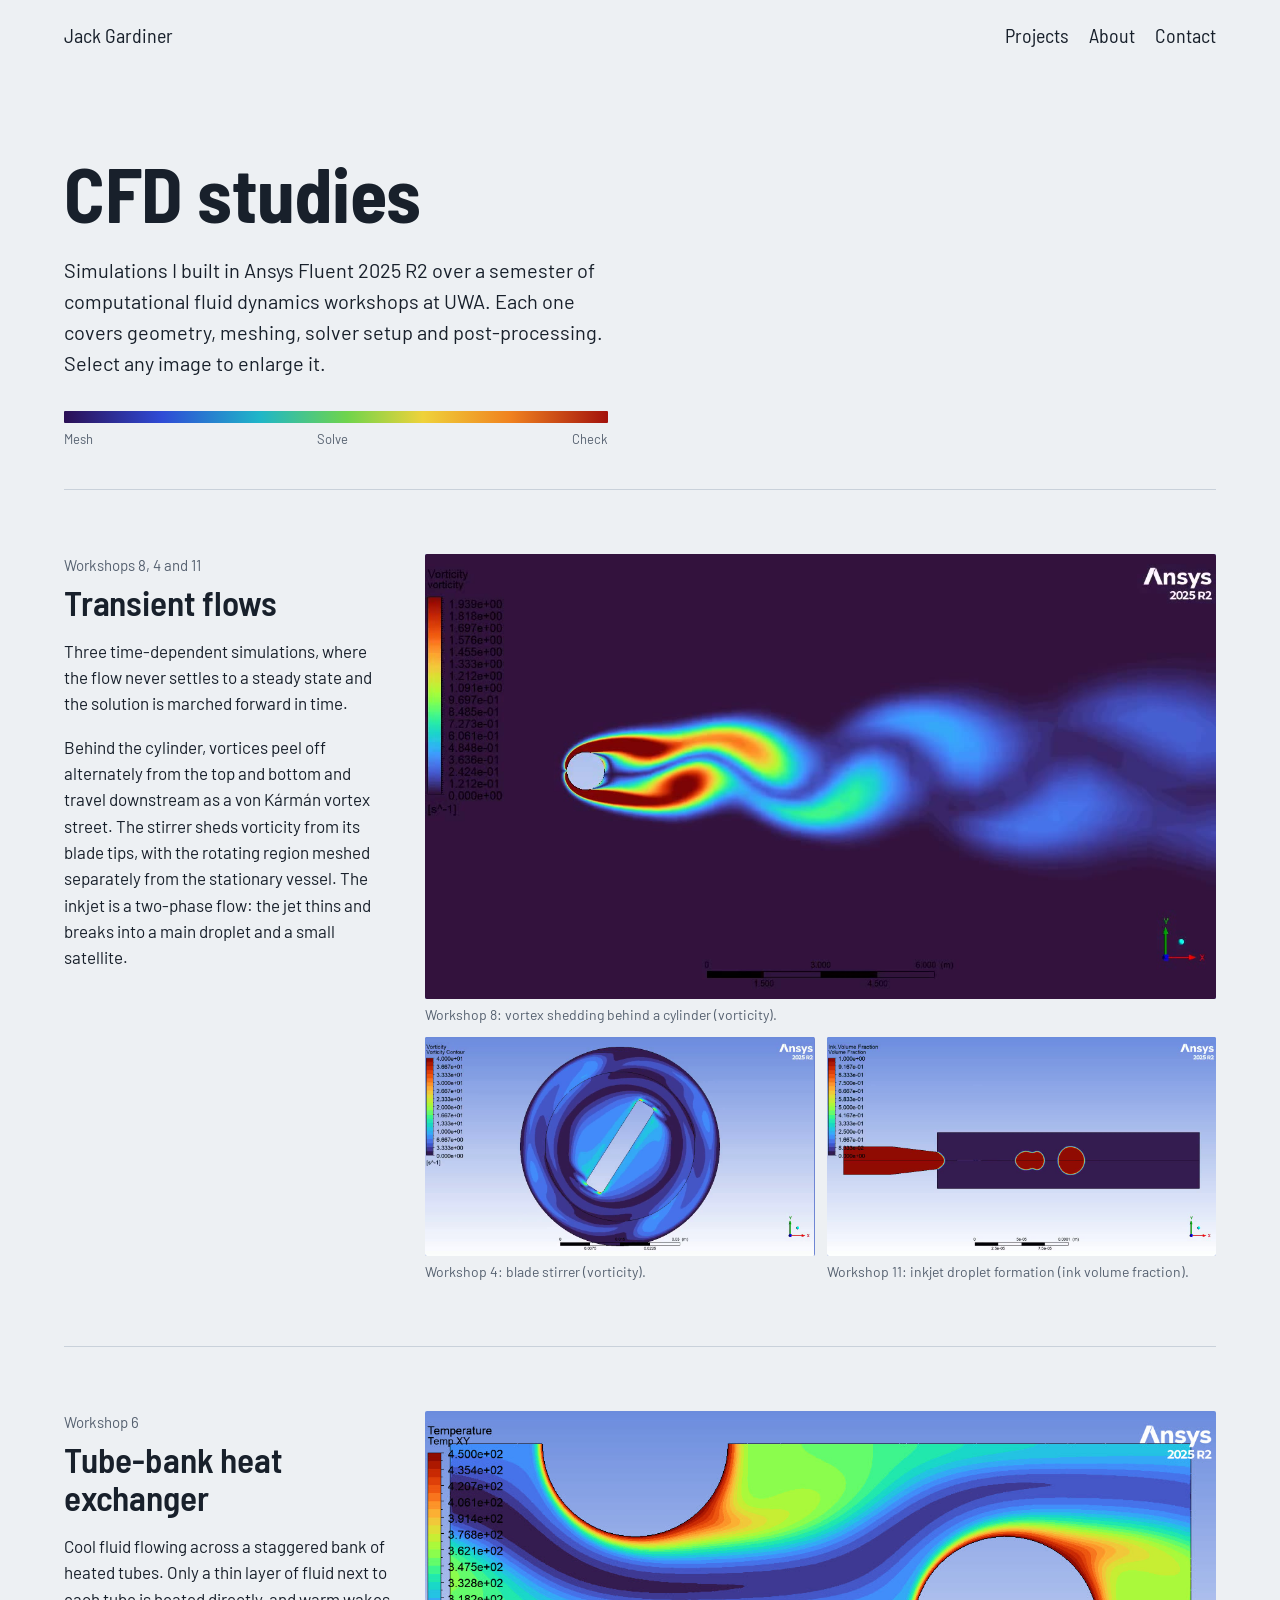
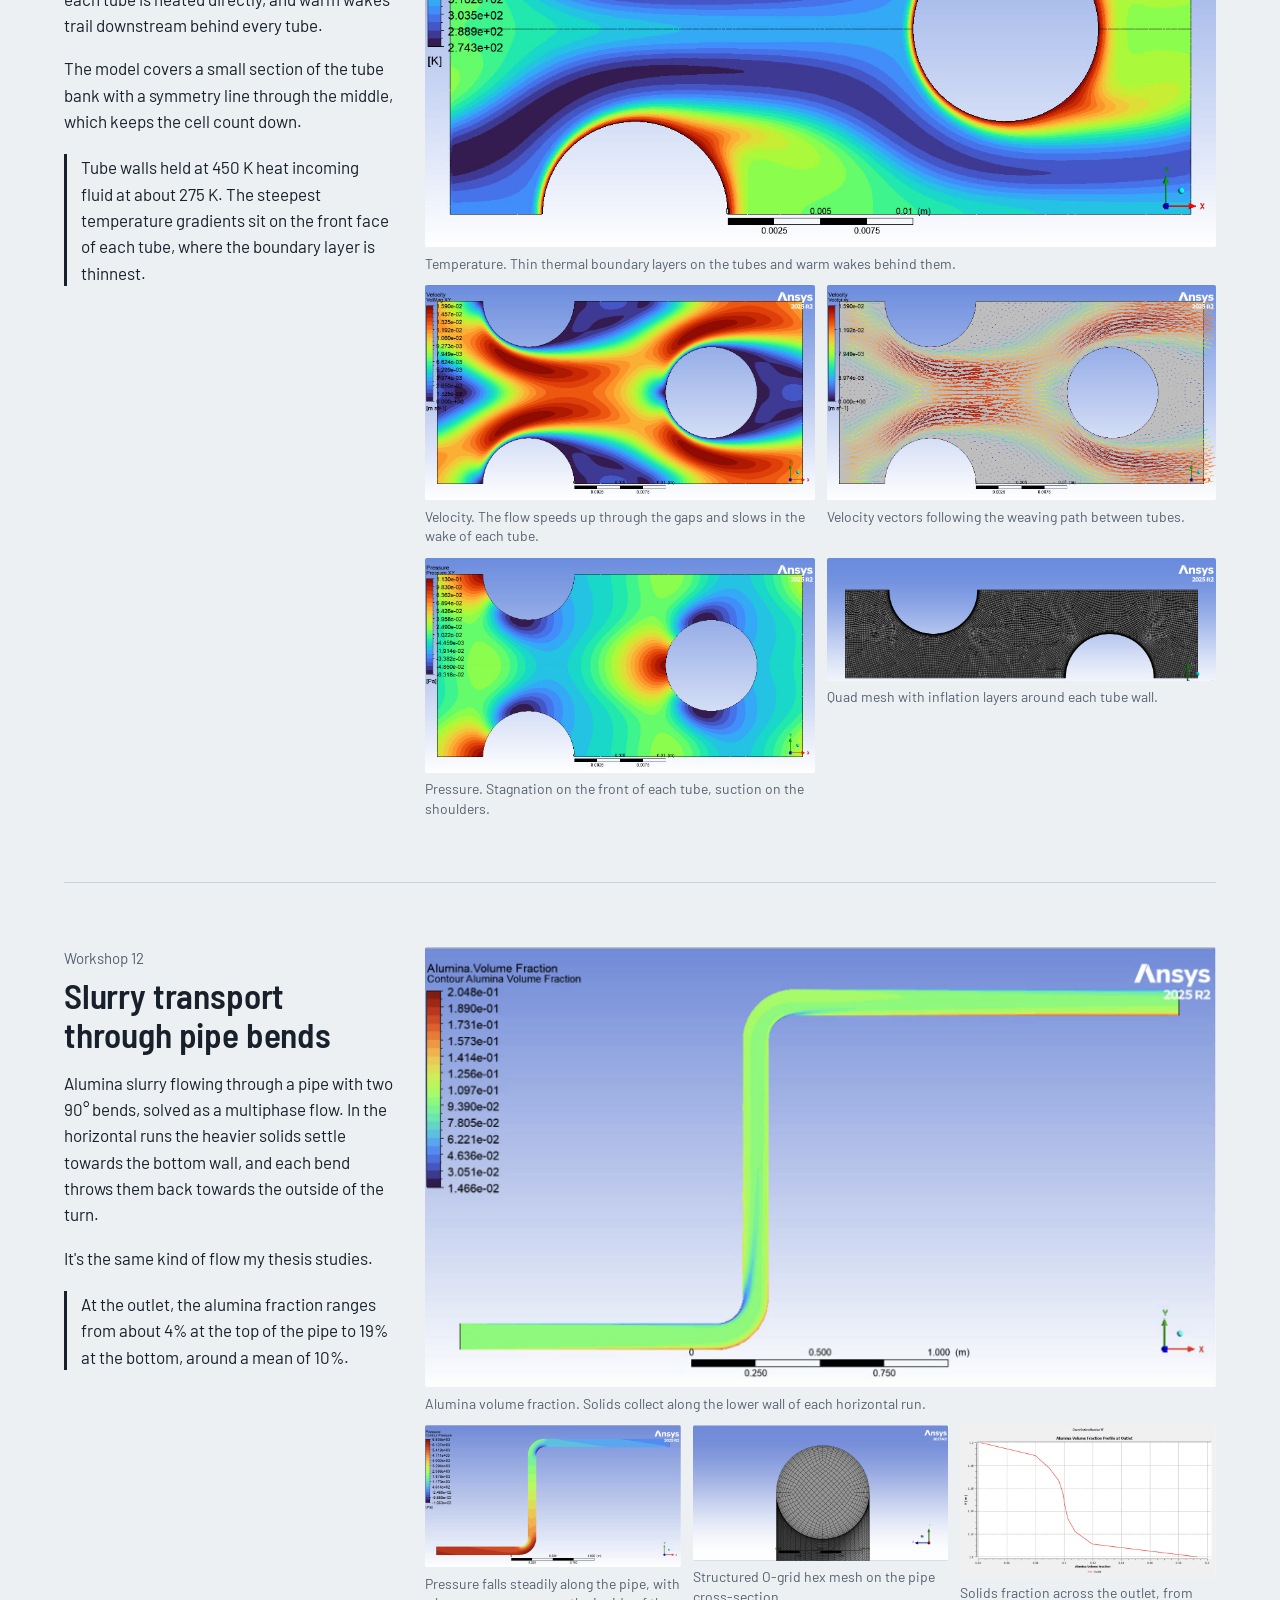
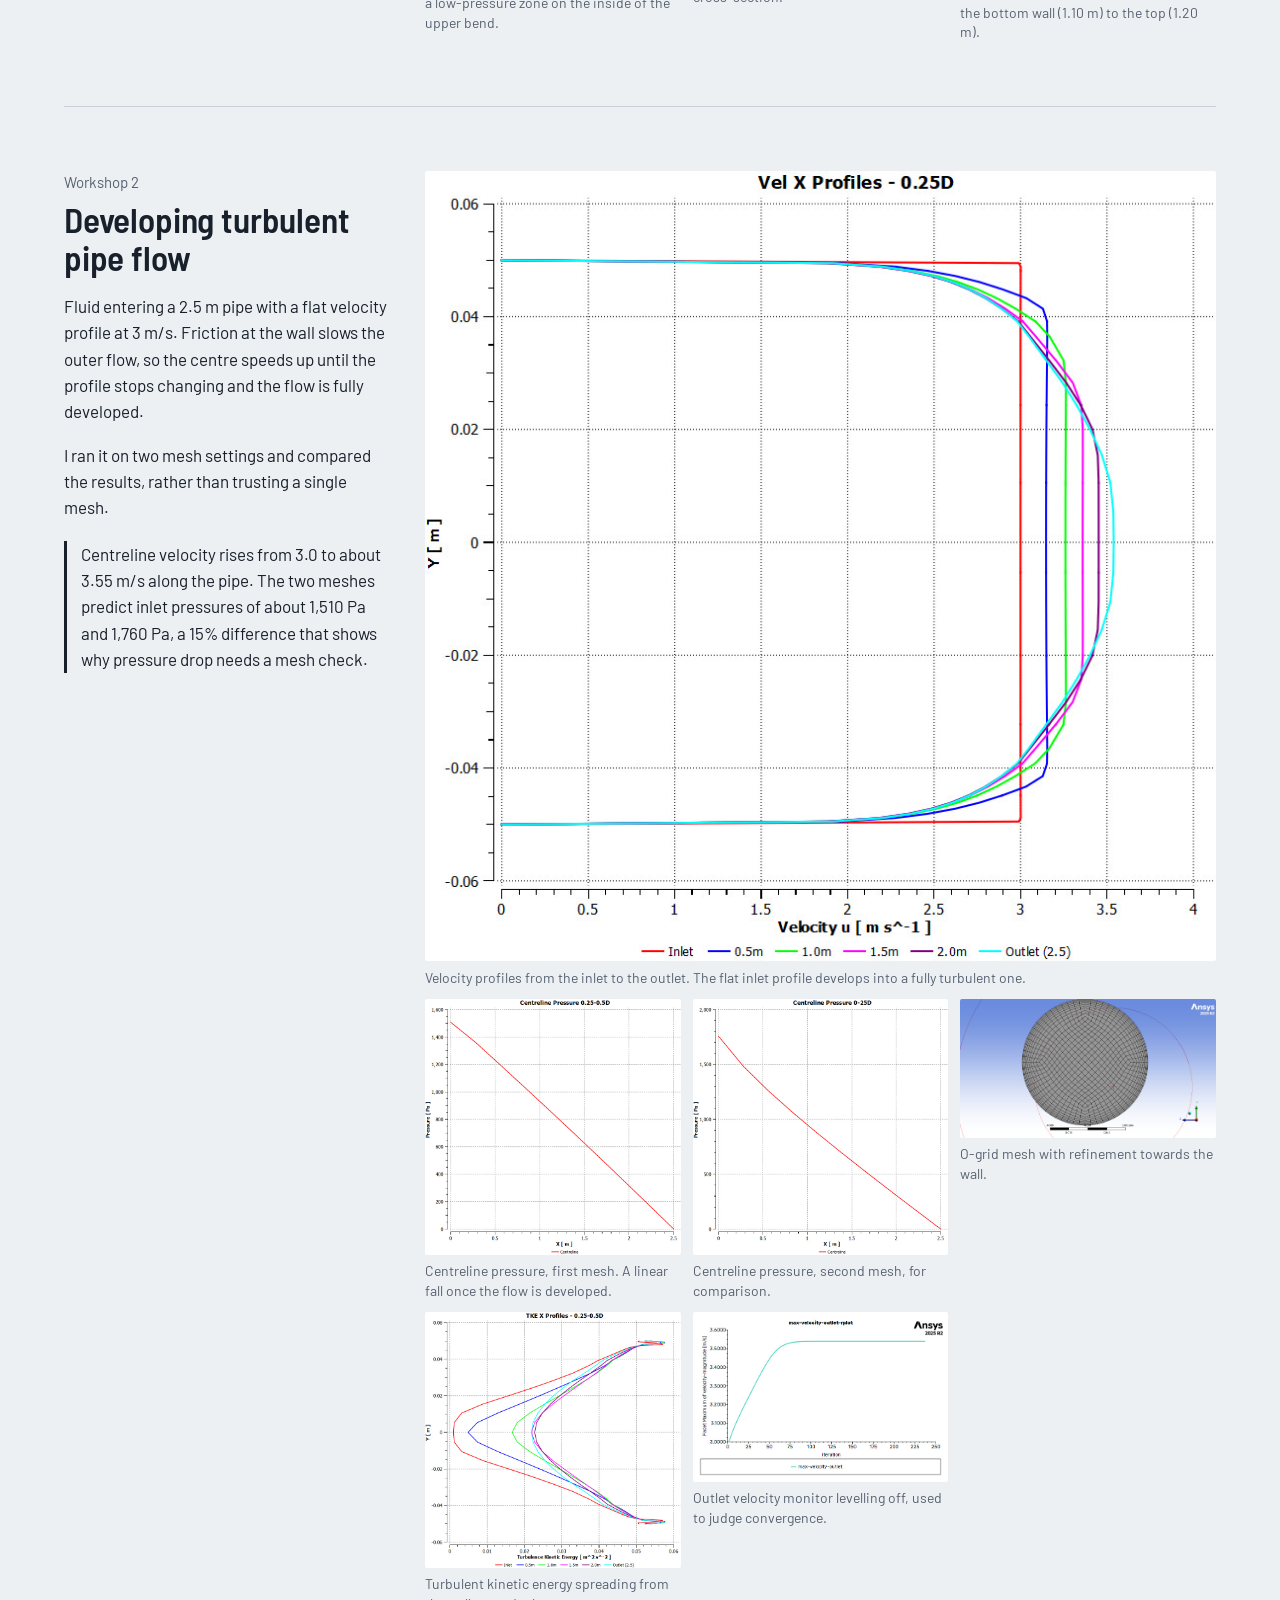
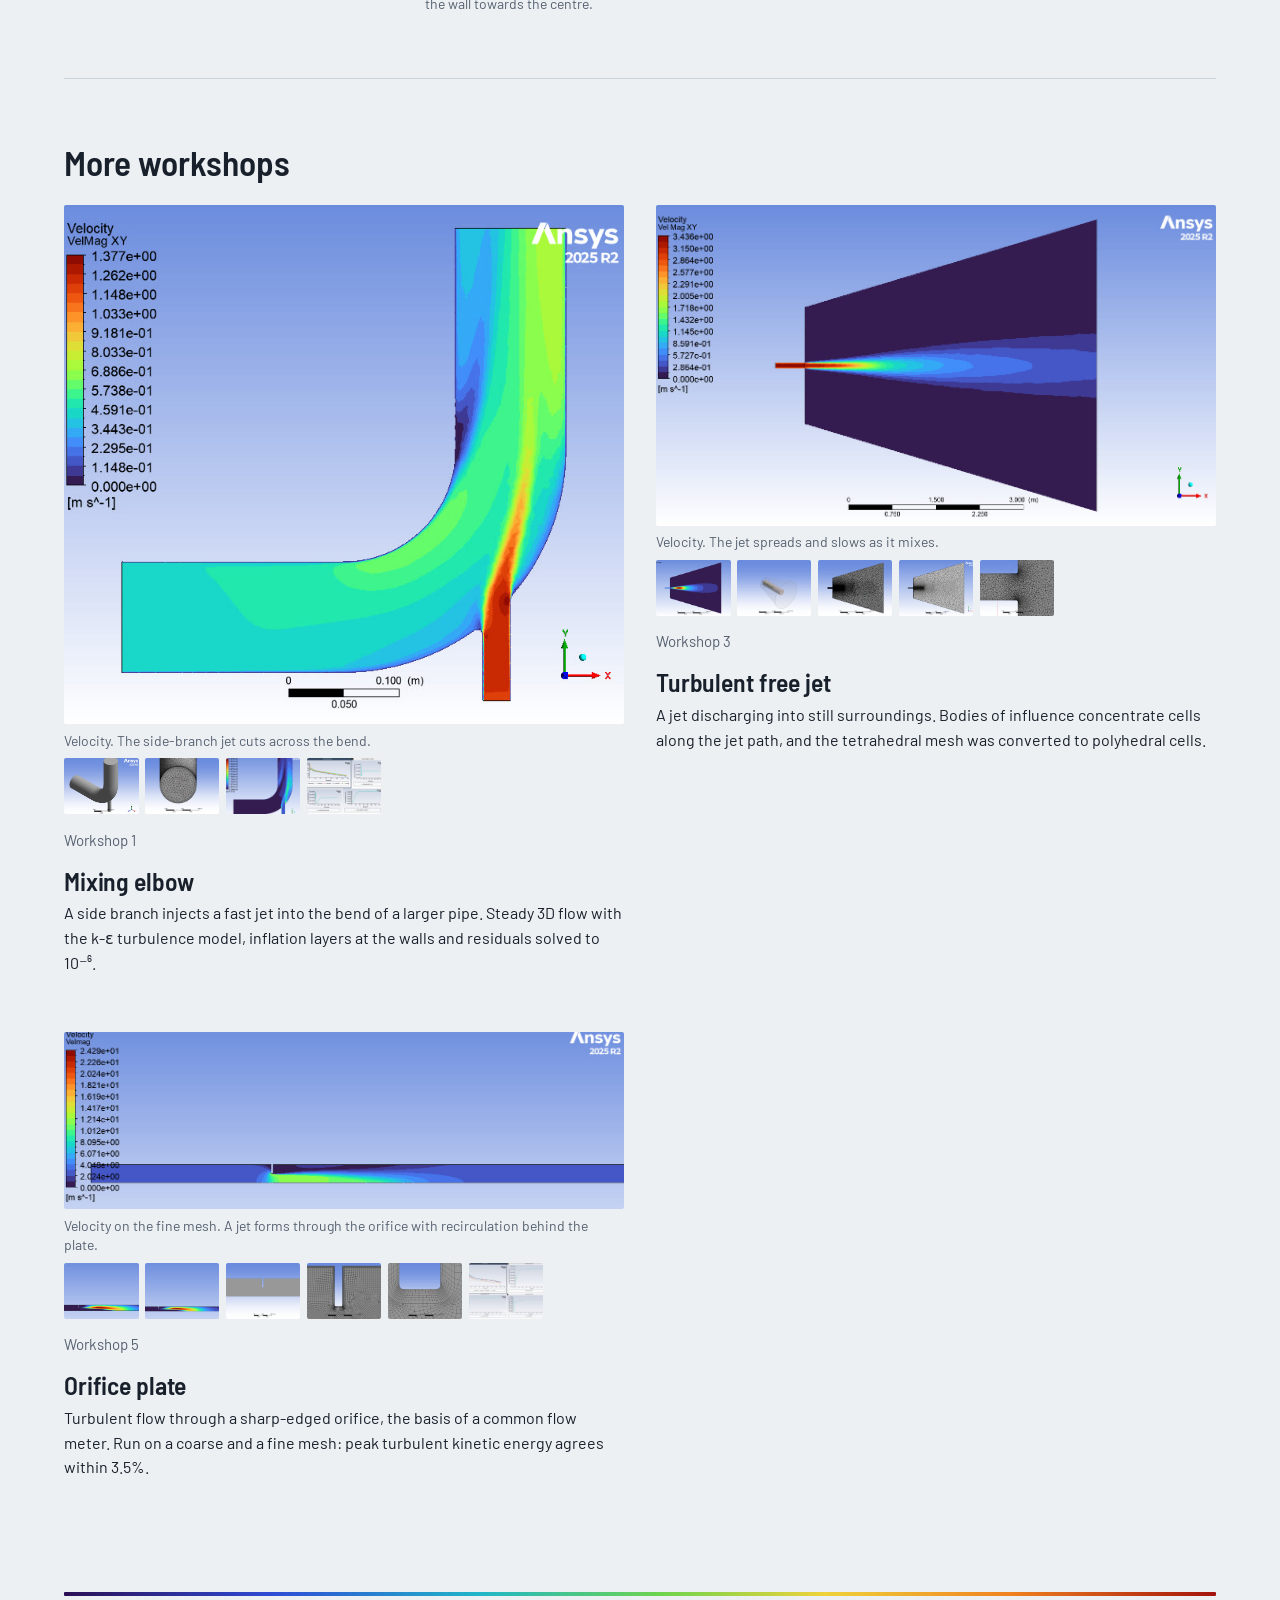
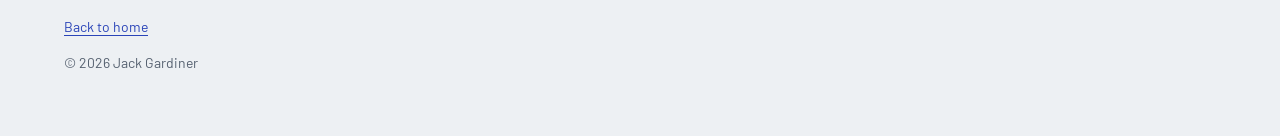
==== cfd.html @ cc9ab866 "Add files via upload" ====
<!DOCTYPE html>
<html lang="en-AU">
<head>
  <meta charset="UTF-8">
  <meta name="viewport" content="width=device-width, initial-scale=1.0">
  <title>CFD studies | Jack Gardiner</title>
  <meta name="description" content="Computational fluid dynamics studies in Ansys Fluent by Jack Gardiner: slurry transport, heat exchangers, vortex shedding, pipe flow and more.">
  <link rel="preconnect" href="https://fonts.googleapis.com">
  <link rel="preconnect" href="https://fonts.gstatic.com" crossorigin>
  <link href="https://fonts.googleapis.com/css2?family=Barlow:ital,wght@0,400;0,500;1,400&family=Barlow+Semi+Condensed:wght@600;700&display=swap" rel="stylesheet">
  <link rel="stylesheet" href="style.css">
</head>
<body>

  <header class="wrap site-head">
    <a href="index.html">Jack Gardiner</a>
    <nav aria-label="Main">
      <a href="index.html#projects">Projects</a>
      <a href="index.html#about">About</a>
      <a href="index.html#contact">Contact</a>
    </nav>
  </header>

  <main>
    <div class="wrap page-intro">
      <h1>CFD studies</h1>
      <p>Simulations I built in Ansys Fluent 2025 R2 over a semester of computational fluid dynamics workshops at UWA. Each one covers geometry, meshing, solver setup and post-processing. Select any image to enlarge it.</p>
      <div class="legend-block" aria-hidden="true">
        <div class="legend"></div>
        <div class="legend-scale"><span>Mesh</span><span>Solve</span><span>Check</span></div>
      </div>
    </div>

    <section id="animations" class="wrap study" aria-labelledby="animations-title">
      <div class="study-text">
        <p class="week">Workshops 8, 4 and 11</p>
        <h2 id="animations-title">Transient flows</h2>
        <p>Three time-dependent simulations, where the flow never settles to a steady state and the solution is marched forward in time.</p><p>Behind the cylinder, vortices peel off alternately from the top and bottom and travel downstream as a von Kármán vortex street. The stirrer sheds vorticity from its blade tips, with the rotating region meshed separately from the stationary vessel. The inkjet is a two-phase flow: the jet thins and breaks into a main droplet and a small satellite.</p>
      </div>
      <div class="figures"><figure class="lead"><video src="images/cfd/week08-vortex-shedding-vorticity.mp4" poster="images/cfd/week08-vortex-shedding-poster.jpg" width="1280" height="720" autoplay muted loop playsinline preload="metadata" aria-label="Animation of vorticity behind a cylinder, with vortices shed alternately from top and bottom."></video><figcaption>Workshop 8: vortex shedding behind a cylinder (vorticity).</figcaption></figure><figure><video src="images/cfd/week04-blade-stirrer-vorticity.mp4" poster="images/cfd/week04-blade-stirrer-poster.jpg" width="1280" height="720" autoplay muted loop playsinline preload="metadata" aria-label="Animation of vorticity around a rotating blade stirrer."></video><figcaption>Workshop 4: blade stirrer (vorticity).</figcaption></figure><figure><video src="images/cfd/week11-ink-jet-volume-fraction.mp4" poster="images/cfd/week11-ink-jet-poster.jpg" width="1280" height="720" autoplay muted loop playsinline preload="metadata" aria-label="Animation of an ink jet breaking up into droplets."></video><figcaption>Workshop 11: inkjet droplet formation (ink volume fraction).</figcaption></figure></div>
    </section>
    <section id="heat-exchanger" class="wrap study" aria-labelledby="heat-exchanger-title">
      <div class="study-text">
        <p class="week">Workshop 6</p>
        <h2 id="heat-exchanger-title">Tube-bank heat exchanger</h2>
        <p>Cool fluid flowing across a staggered bank of heated tubes. Only a thin layer of fluid next to each tube is heated directly, and warm wakes trail downstream behind every tube.</p><p>The model covers a small section of the tube bank with a symmetry line through the middle, which keeps the cell count down.</p><p class="finding">Tube walls held at 450 K heat incoming fluid at about 275 K. The steepest temperature gradients sit on the front face of each tube, where the boundary layer is thinnest.</p>
      </div>
      <div class="figures"><figure class="lead"><button type="button" data-full="images/cfd/week06a-hx-temperature.jpg" data-group="heat-exchanger" data-caption="Temperature. Thin thermal boundary layers on the tubes and warm wakes behind them." aria-label="Enlarge: Temperature. Thin thermal boundary layers on the tubes and warm wakes behind them."><img src="images/cfd/week06a-hx-temperature.jpg" alt="Temperature contours around staggered tubes, thin hot boundary layers and warm wakes." width="1215" height="671" loading="lazy" decoding="async"></button><figcaption>Temperature. Thin thermal boundary layers on the tubes and warm wakes behind them.</figcaption></figure><figure><button type="button" data-full="images/cfd/week06b-hx-velocity.jpg" data-group="heat-exchanger" data-caption="Velocity. The flow speeds up through the gaps and slows in the wake of each tube." aria-label="Enlarge: Velocity. The flow speeds up through the gaps and slows in the wake of each tube."><img src="images/cfd/week06b-hx-velocity.jpg" alt="Velocity magnitude contours showing fast flow through the gaps between tubes and slow wakes behind them." width="1215" height="671" loading="lazy" decoding="async"></button><figcaption>Velocity. The flow speeds up through the gaps and slows in the wake of each tube.</figcaption></figure><figure><button type="button" data-full="images/cfd/week06c-hx-vectors.jpg" data-group="heat-exchanger" data-caption="Velocity vectors following the weaving path between tubes." aria-label="Enlarge: Velocity vectors following the weaving path between tubes."><img src="images/cfd/week06c-hx-vectors.jpg" alt="Velocity vectors weaving between the tubes." width="1215" height="671" loading="lazy" decoding="async"></button><figcaption>Velocity vectors following the weaving path between tubes.</figcaption></figure><figure><button type="button" data-full="images/cfd/week06d-hx-pressure.jpg" data-group="heat-exchanger" data-caption="Pressure. Stagnation on the front of each tube, suction on the shoulders." aria-label="Enlarge: Pressure. Stagnation on the front of each tube, suction on the shoulders."><img src="images/cfd/week06d-hx-pressure.jpg" alt="Pressure contours with high pressure on the front of each tube and low pressure on its shoulders." width="1215" height="671" loading="lazy" decoding="async"></button><figcaption>Pressure. Stagnation on the front of each tube, suction on the shoulders.</figcaption></figure><figure><button type="button" data-full="images/cfd/week06e-hx-mesh.jpg" data-group="heat-exchanger" data-caption="Quad mesh with inflation layers around each tube wall." aria-label="Enlarge: Quad mesh with inflation layers around each tube wall."><img src="images/cfd/week06e-hx-mesh.jpg" alt="Quad mesh with fine inflation layers around the tube walls." width="1218" height="385" loading="lazy" decoding="async"></button><figcaption>Quad mesh with inflation layers around each tube wall.</figcaption></figure></div>
    </section>
    <section id="slurry" class="wrap study" aria-labelledby="slurry-title">
      <div class="study-text">
        <p class="week">Workshop 12</p>
        <h2 id="slurry-title">Slurry transport through pipe bends</h2>
        <p>Alumina slurry flowing through a pipe with two 90° bends, solved as a multiphase flow. In the horizontal runs the heavier solids settle towards the bottom wall, and each bend throws them back towards the outside of the turn.</p><p>It's the same kind of flow my thesis studies.</p><p class="finding">At the outlet, the alumina fraction ranges from about 4% at the top of the pipe to 19% at the bottom, around a mean of 10%.</p>
      </div>
      <div class="figures three"><figure class="lead"><button type="button" data-full="images/cfd/week12a-slurry-alumina-vf.jpg" data-group="slurry" data-caption="Alumina volume fraction. Solids collect along the lower wall of each horizontal run." aria-label="Enlarge: Alumina volume fraction. Solids collect along the lower wall of each horizontal run."><img src="images/cfd/week12a-slurry-alumina-vf.jpg" alt="Alumina volume fraction contour through a pipe with two bends, higher concentration along the bottom walls." width="1600" height="890" loading="lazy" decoding="async"></button><figcaption>Alumina volume fraction. Solids collect along the lower wall of each horizontal run.</figcaption></figure><figure><button type="button" data-full="images/cfd/week12b-slurry-pressure.jpg" data-group="slurry" data-caption="Pressure falls steadily along the pipe, with a low-pressure zone on the inside of the upper bend." aria-label="Enlarge: Pressure falls steadily along the pipe, with a low-pressure zone on the inside of the upper bend."><img src="images/cfd/week12b-slurry-pressure.jpg" alt="Pressure contour along the pipe, falling from inlet to outlet with a low-pressure zone at the inside of the upper bend." width="1600" height="890" loading="lazy" decoding="async"></button><figcaption>Pressure falls steadily along the pipe, with a low-pressure zone on the inside of the upper bend.</figcaption></figure><figure><button type="button" data-full="images/cfd/week12c-slurry-mesh.jpg" data-group="slurry" data-caption="Structured O-grid hex mesh on the pipe cross-section." aria-label="Enlarge: Structured O-grid hex mesh on the pipe cross-section."><img src="images/cfd/week12c-slurry-mesh.jpg" alt="Structured O-grid hexahedral mesh on the pipe cross-section." width="1600" height="850" loading="lazy" decoding="async"></button><figcaption>Structured O-grid hex mesh on the pipe cross-section.</figcaption></figure><figure><button type="button" data-full="images/cfd/week12d-slurry-outlet-profile.jpg" data-group="slurry" data-caption="Solids fraction across the outlet, from the bottom wall (1.10 m) to the top (1.20 m)." aria-label="Enlarge: Solids fraction across the outlet, from the bottom wall (1.10 m) to the top (1.20 m)."><img src="images/cfd/week12d-slurry-outlet-profile.jpg" alt="Graph of alumina volume fraction against height across the outlet." width="1600" height="948" loading="lazy" decoding="async"></button><figcaption>Solids fraction across the outlet, from the bottom wall (1.10 m) to the top (1.20 m).</figcaption></figure></div>
    </section>
    <section id="pipe-flow" class="wrap study" aria-labelledby="pipe-flow-title">
      <div class="study-text">
        <p class="week">Workshop 2</p>
        <h2 id="pipe-flow-title">Developing turbulent pipe flow</h2>
        <p>Fluid entering a 2.5 m pipe with a flat velocity profile at 3 m/s. Friction at the wall slows the outer flow, so the centre speeds up until the profile stops changing and the flow is fully developed.</p><p>I ran it on two mesh settings and compared the results, rather than trusting a single mesh.</p><p class="finding">Centreline velocity rises from 3.0 to about 3.55 m/s along the pipe. The two meshes predict inlet pressures of about 1,510 Pa and 1,760 Pa, a 15% difference that shows why pressure drop needs a mesh check.</p>
      </div>
      <div class="figures three"><figure class="lead"><button type="button" data-full="images/cfd/week02a-pipe-velocity-profiles.jpg" data-group="pipe-flow" data-caption="Velocity profiles from the inlet to the outlet. The flat inlet profile develops into a fully turbulent one." aria-label="Enlarge: Velocity profiles from the inlet to the outlet. The flat inlet profile develops into a fully turbulent one."><img src="images/cfd/week02a-pipe-velocity-profiles.jpg" alt="Graph of velocity profiles at stations along the pipe, from flat at the inlet to a rounded turbulent profile at the outlet." width="800" height="800" loading="lazy" decoding="async"></button><figcaption>Velocity profiles from the inlet to the outlet. The flat inlet profile develops into a fully turbulent one.</figcaption></figure><figure><button type="button" data-full="images/cfd/week02b-pipe-centreline-pressure.jpg" data-group="pipe-flow" data-caption="Centreline pressure, first mesh. A linear fall once the flow is developed." aria-label="Enlarge: Centreline pressure, first mesh. A linear fall once the flow is developed."><img src="images/cfd/week02b-pipe-centreline-pressure.jpg" alt="Graph of centreline pressure falling linearly from about 1,510 Pa to zero." width="800" height="800" loading="lazy" decoding="async"></button><figcaption>Centreline pressure, first mesh. A linear fall once the flow is developed.</figcaption></figure><figure><button type="button" data-full="images/cfd/week02f-pipe-centreline-pressure-mesh2.jpg" data-group="pipe-flow" data-caption="Centreline pressure, second mesh, for comparison." aria-label="Enlarge: Centreline pressure, second mesh, for comparison."><img src="images/cfd/week02f-pipe-centreline-pressure-mesh2.jpg" alt="Graph of centreline pressure falling from about 1,760 Pa to zero." width="800" height="800" loading="lazy" decoding="async"></button><figcaption>Centreline pressure, second mesh, for comparison.</figcaption></figure><figure><button type="button" data-full="images/cfd/week02c-pipe-mesh-outlet.jpg" data-group="pipe-flow" data-caption="O-grid mesh with refinement towards the wall." aria-label="Enlarge: O-grid mesh with refinement towards the wall."><img src="images/cfd/week02c-pipe-mesh-outlet.jpg" alt="O-grid mesh on the pipe cross-section with refinement at the wall." width="1202" height="652" loading="lazy" decoding="async"></button><figcaption>O-grid mesh with refinement towards the wall.</figcaption></figure><figure><button type="button" data-full="images/cfd/week02d-pipe-tke-profiles.jpg" data-group="pipe-flow" data-caption="Turbulent kinetic energy spreading from the wall towards the centre." aria-label="Enlarge: Turbulent kinetic energy spreading from the wall towards the centre."><img src="images/cfd/week02d-pipe-tke-profiles.jpg" alt="Graph of turbulent kinetic energy profiles across the pipe at several stations." width="800" height="800" loading="lazy" decoding="async"></button><figcaption>Turbulent kinetic energy spreading from the wall towards the centre.</figcaption></figure><figure><button type="button" data-full="images/cfd/week02e-pipe-convergence.jpg" data-group="pipe-flow" data-caption="Outlet velocity monitor levelling off, used to judge convergence." aria-label="Enlarge: Outlet velocity monitor levelling off, used to judge convergence."><img src="images/cfd/week02e-pipe-convergence.jpg" alt="Graph of maximum outlet velocity against iteration, levelling off near 3.54 m/s." width="685" height="454" loading="lazy" decoding="async"></button><figcaption>Outlet velocity monitor levelling off, used to judge convergence.</figcaption></figure></div>
    </section>

    <section id="more" class="wrap">
      <h2 class="section-title">More workshops</h2>
      <div class="gallery">
      <article class="tile">
        <div class="figures"><figure class="lead"><button type="button" data-full="images/cfd/week01a-elbow-velocity.jpg" data-group="g0" data-caption="Velocity. The side-branch jet cuts across the bend." aria-label="Enlarge: Velocity. The side-branch jet cuts across the bend."><img src="images/cfd/week01a-elbow-velocity.jpg" alt="Velocity contour in a mixing elbow, with a fast jet from the side branch crossing the bend." width="711" height="659" loading="lazy" decoding="async"></button><figcaption>Velocity. The side-branch jet cuts across the bend.</figcaption></figure></div>
        <div class="thumbs"><button type="button" data-full="images/cfd/week01b-elbow-geometry.jpg" data-group="g0" data-caption="Geometry." aria-label="Enlarge: Geometry."><img src="images/cfd/week01b-elbow-geometry.jpg" alt="3D geometry of the mixing elbow." width="580" height="467" loading="lazy" decoding="async"></button><button type="button" data-full="images/cfd/week01c-elbow-mesh-outlet.jpg" data-group="g0" data-caption="Outlet mesh with inflation layers." aria-label="Enlarge: Outlet mesh with inflation layers."><img src="images/cfd/week01c-elbow-mesh-outlet.jpg" alt="Outlet mesh with inflation layers." width="1182" height="604" loading="lazy" decoding="async"></button><button type="button" data-full="images/cfd/week01d-elbow-tke.jpg" data-group="g0" data-caption="Turbulent kinetic energy where the streams mix." aria-label="Enlarge: Turbulent kinetic energy where the streams mix."><img src="images/cfd/week01d-elbow-tke.jpg" alt="Turbulent kinetic energy where the two streams mix." width="711" height="659" loading="lazy" decoding="async"></button><button type="button" data-full="images/cfd/week01e-elbow-convergence.jpg" data-group="g0" data-caption="Residuals and solution monitors." aria-label="Enlarge: Residuals and solution monitors."><img src="images/cfd/week01e-elbow-convergence.jpg" alt="Residual and monitor plots showing convergence." width="813" height="568" loading="lazy" decoding="async"></button></div>
        <p class="week">Workshop 1</p>
        <h3>Mixing elbow</h3>
        <p>A side branch injects a fast jet into the bend of a larger pipe. Steady 3D flow with the k-ε turbulence model, inflation layers at the walls and residuals solved to 10⁻⁶.</p>
      </article>
      <article class="tile">
        <div class="figures"><figure class="lead"><button type="button" data-full="images/cfd/week03a-jet-velocity.jpg" data-group="g1" data-caption="Velocity. The jet spreads and slows as it mixes." aria-label="Enlarge: Velocity. The jet spreads and slows as it mixes."><img src="images/cfd/week03a-jet-velocity.jpg" alt="Velocity contour of a jet spreading and slowing in a conical domain." width="1179" height="675" loading="lazy" decoding="async"></button><figcaption>Velocity. The jet spreads and slows as it mixes.</figcaption></figure></div>
        <div class="thumbs"><button type="button" data-full="images/cfd/week03b-jet-tke.jpg" data-group="g1" data-caption="Turbulence peaks in the shear layer." aria-label="Enlarge: Turbulence peaks in the shear layer."><img src="images/cfd/week03b-jet-tke.jpg" alt="Turbulent kinetic energy peaking in the jet shear layer." width="1179" height="675" loading="lazy" decoding="async"></button><button type="button" data-full="images/cfd/week03c-jet-body-of-influence.jpg" data-group="g1" data-caption="Bodies of influence for mesh refinement." aria-label="Enlarge: Bodies of influence for mesh refinement."><img src="images/cfd/week03c-jet-body-of-influence.jpg" alt="Nested refinement zones along the jet." width="1092" height="608" loading="lazy" decoding="async"></button><button type="button" data-full="images/cfd/week03d-jet-tet-mesh.jpg" data-group="g1" data-caption="Tetrahedral mesh." aria-label="Enlarge: Tetrahedral mesh."><img src="images/cfd/week03d-jet-tet-mesh.jpg" alt="Tetrahedral mesh cross-section." width="1177" height="652" loading="lazy" decoding="async"></button><button type="button" data-full="images/cfd/week03e-jet-poly-mesh.jpg" data-group="g1" data-caption="The same domain as a polyhedral mesh." aria-label="Enlarge: The same domain as a polyhedral mesh."><img src="images/cfd/week03e-jet-poly-mesh.jpg" alt="Polyhedral mesh cross-section." width="942" height="675" loading="lazy" decoding="async"></button><button type="button" data-full="images/cfd/week03f-jet-nozzle-mesh.jpg" data-group="g1" data-caption="Inflation layers through the nozzle." aria-label="Enlarge: Inflation layers through the nozzle."><img src="images/cfd/week03f-jet-nozzle-mesh.jpg" alt="Mesh through the nozzle with inflation layers." width="1177" height="652" loading="lazy" decoding="async"></button></div>
        <p class="week">Workshop 3</p>
        <h3>Turbulent free jet</h3>
        <p>A jet discharging into still surroundings. Bodies of influence concentrate cells along the jet path, and the tetrahedral mesh was converted to polyhedral cells.</p>
      </article>
      <article class="tile">
        <div class="figures"><figure class="lead"><button type="button" data-full="images/cfd/week05a-orifice-velocity-fine.jpg" data-group="g2" data-caption="Velocity on the fine mesh. A jet forms through the orifice with recirculation behind the plate." aria-label="Enlarge: Velocity on the fine mesh. A jet forms through the orifice with recirculation behind the plate."><img src="images/cfd/week05a-orifice-velocity-fine.jpg" alt="Velocity contour of a jet through an orifice plate with recirculation behind it." width="1215" height="385" loading="lazy" decoding="async"></button><figcaption>Velocity on the fine mesh. A jet forms through the orifice with recirculation behind the plate.</figcaption></figure></div>
        <div class="thumbs"><button type="button" data-full="images/cfd/week05b-orifice-tke-fine.jpg" data-group="g2" data-caption="Turbulent kinetic energy, fine mesh (peak 6.71 m²/s²)." aria-label="Enlarge: Turbulent kinetic energy, fine mesh (peak 6.71 m²/s²)."><img src="images/cfd/week05b-orifice-tke-fine.jpg" alt="Turbulent kinetic energy on the fine mesh." width="1215" height="385" loading="lazy" decoding="async"></button><button type="button" data-full="images/cfd/week05c-orifice-tke-coarse.jpg" data-group="g2" data-caption="Turbulent kinetic energy, coarse mesh (peak 6.48 m²/s²)." aria-label="Enlarge: Turbulent kinetic energy, coarse mesh (peak 6.48 m²/s²)."><img src="images/cfd/week05c-orifice-tke-coarse.jpg" alt="Turbulent kinetic energy on the coarse mesh." width="1143" height="380" loading="lazy" decoding="async"></button><button type="button" data-full="images/cfd/week05d-orifice-geometry.jpg" data-group="g2" data-caption="Orifice geometry." aria-label="Enlarge: Orifice geometry."><img src="images/cfd/week05d-orifice-geometry.jpg" alt="Close-up of the orifice geometry." width="1134" height="635" loading="lazy" decoding="async"></button><button type="button" data-full="images/cfd/week05e-orifice-mesh.jpg" data-group="g2" data-caption="Quad mesh around the orifice." aria-label="Enlarge: Quad mesh around the orifice."><img src="images/cfd/week05e-orifice-mesh.jpg" alt="Quad mesh around the orifice." width="1218" height="665" loading="lazy" decoding="async"></button><button type="button" data-full="images/cfd/week05f-orifice-mesh-closeup.jpg" data-group="g2" data-caption="Inflation layers around the orifice lip." aria-label="Enlarge: Inflation layers around the orifice lip."><img src="images/cfd/week05f-orifice-mesh-closeup.jpg" alt="Inflation layers wrapping the orifice lip." width="1218" height="665" loading="lazy" decoding="async"></button><button type="button" data-full="images/cfd/week05g-orifice-convergence.jpg" data-group="g2" data-caption="Residuals and solution monitors." aria-label="Enlarge: Residuals and solution monitors."><img src="images/cfd/week05g-orifice-convergence.jpg" alt="Residuals and monitor plots." width="1600" height="980" loading="lazy" decoding="async"></button></div>
        <p class="week">Workshop 5</p>
        <h3>Orifice plate</h3>
        <p>Turbulent flow through a sharp-edged orifice, the basis of a common flow meter. Run on a coarse and a fine mesh: peak turbulent kinetic energy agrees within 3.5%.</p>
      </article>
      </div>
    </section>
  </main>

  <footer class="wrap">
    <div class="legend" aria-hidden="true"></div>
    <p><a href="index.html">Back to home</a></p>
    <p>&copy; 2026 Jack Gardiner</p>
  </footer>

  <dialog class="lightbox" aria-label="Enlarged image">
    <img alt="">
    <p class="lb-caption"></p>
    <div class="controls">
      <button type="button" class="lb-prev">Previous</button>
      <button type="button" class="lb-close">Close</button>
      <button type="button" class="lb-next">Next</button>
    </div>
  </dialog>

  <script>
    (function () {
      // Respect reduced-motion: stop autoplaying animations and give the viewer controls.
      if (window.matchMedia('(prefers-reduced-motion: reduce)').matches) {
        document.querySelectorAll('video[autoplay]').forEach(function (v) {
          v.removeAttribute('autoplay'); v.pause(); v.controls = true;
        });
      }

      var dlg = document.querySelector('dialog.lightbox');
      if (!dlg || typeof dlg.showModal !== 'function') return;
      var img = dlg.querySelector('img');
      var cap = dlg.querySelector('.lb-caption');
      var prev = dlg.querySelector('.lb-prev');
      var next = dlg.querySelector('.lb-next');
      var items = [], index = 0;

      function show(i) {
        index = (i + items.length) % items.length;
        var b = items[index];
        img.src = b.dataset.full;
        img.alt = b.querySelector('img').alt;
        cap.textContent = b.dataset.caption;
        var multi = items.length > 1;
        prev.hidden = !multi; next.hidden = !multi;
      }

      document.querySelectorAll('[data-full]').forEach(function (b) {
        b.addEventListener('click', function () {
          items = Array.prototype.slice.call(
            document.querySelectorAll('[data-full][data-group="' + b.dataset.group + '"]'));
          show(items.indexOf(b));
          dlg.showModal();
        });
      });

      prev.addEventListener('click', function () { show(index - 1); });
      next.addEventListener('click', function () { show(index + 1); });
      dlg.querySelector('.lb-close').addEventListener('click', function () { dlg.close(); });
      dlg.addEventListener('click', function (e) { if (e.target === dlg) dlg.close(); });
      dlg.addEventListener('keydown', function (e) {
        if (e.key === 'ArrowLeft') show(index - 1);
        if (e.key === 'ArrowRight') show(index + 1);
      });
    })();
  </script>
</body>
</html>
---- style.css ----
/* Jack Gardiner — portfolio styles
   Quiet, cool-grey page so the CFD colour maps carry the colour.
   One accent: a contour-legend colour bar, borrowed from the plots. */

:root {
  --bg: #edf0f3;
  --surface: #f8f9fb;
  --ink: #18202b;
  --muted: #566170;
  --rule: #c9d1da;
  --link: #2a44b8;
  --legend: linear-gradient(90deg,
    #2b0f54 0%, #2f4bd6 18%, #1fb6c8 36%, #6fd44c 52%,
    #efd23a 66%, #f0821f 82%, #a3120c 100%);

  --head: "Barlow Semi Condensed", "Arial Narrow", sans-serif;
  --body: "Barlow", system-ui, sans-serif;

  --step-0: 1.0625rem;   /* 17px body */
  --step-1: 1.25rem;
  --step-2: 1.6rem;
  --step-3: 2.2rem;
  --step-4: clamp(2.8rem, 7vw, 4.75rem);

  --gap: clamp(1.25rem, 3vw, 2rem);
  --page: 72rem;
}

*, *::before, *::after { box-sizing: border-box; }

html { -webkit-text-size-adjust: 100%; }

body {
  margin: 0;
  background: var(--bg);
  color: var(--ink);
  font-family: var(--body);
  font-size: var(--step-0);
  line-height: 1.55;
}

img, video { display: block; max-width: 100%; height: auto; }

a { color: var(--link); text-underline-offset: 0.18em; text-decoration-thickness: 1px; }
a:hover { text-decoration-thickness: 2px; }

:focus-visible { outline: 3px solid var(--link); outline-offset: 3px; border-radius: 2px; }

h1, h2, h3 {
  font-family: var(--head);
  font-weight: 600;
  line-height: 1.1;
  letter-spacing: -0.005em;
  margin: 0;
}

p { margin: 0 0 1em; max-width: 64ch; }

.wrap { width: min(100% - 2 * var(--gap), var(--page)); margin-inline: auto; }

/* ---------- Site header ---------- */
.site-head {
  display: flex; justify-content: space-between; align-items: baseline;
  gap: 1rem; padding-block: 1.25rem;
  font-family: var(--head); font-size: var(--step-1);
}
.site-head a { color: var(--ink); text-decoration: none; }
.site-head a:hover { text-decoration: underline; }
.site-head nav { display: flex; gap: 1.25rem; }

/* ---------- The legend bar (signature element) ---------- */
.legend {
  height: 12px;
  background: var(--legend);
  border-radius: 1px;
}
.legend-scale {
  display: flex; justify-content: space-between;
  font-size: 0.8125rem; color: var(--muted);
  margin-top: 0.4rem;
}

/* ---------- Home hero ---------- */
.hero { padding-block: clamp(3rem, 10vw, 7rem) clamp(2.5rem, 6vw, 4rem); }
.hero h1 { font-size: var(--step-4); font-weight: 700; margin-bottom: 1.5rem; }
.hero .lede { font-size: var(--step-1); max-width: 40ch; color: var(--ink); }
.hero .legend-block { max-width: 34rem; margin-top: 2.25rem; }

/* ---------- Sections ---------- */
section { padding-block: clamp(2.5rem, 6vw, 4rem); border-top: 1px solid var(--rule); }
section > h2, .section-title { font-size: var(--step-3); margin-bottom: 1.5rem; }

/* ---------- Home: project feature ---------- */
.project {
  display: grid; gap: var(--gap);
  grid-template-columns: minmax(0, 1fr);
  align-items: center;
}
@media (min-width: 52rem) {
  .project { grid-template-columns: minmax(0, 5fr) minmax(0, 4fr); }
}
.project img { width: 100%; border-radius: 2px; }
.project h3 { font-size: var(--step-2); margin-bottom: 0.75rem; }
.project h3 a { color: var(--ink); text-decoration: none; }
.project h3 a:hover { text-decoration: underline; }
.tags { display: flex; flex-wrap: wrap; gap: 0.4rem; padding: 0; margin: 0 0 1.25rem; list-style: none; }
.tags li {
  font-size: 0.875rem; color: var(--muted);
  border: 1px solid var(--rule); border-radius: 2px; padding: 0.1rem 0.5rem;
}
.button {
  display: inline-block; font-family: var(--head); font-weight: 600; font-size: var(--step-1);
  color: var(--surface); background: var(--ink); text-decoration: none;
  padding: 0.55rem 1.1rem; border-radius: 2px;
}
.button:hover { background: var(--link); }
.note { color: var(--muted); margin-top: 2rem; }

/* ---------- Home: about + contact ---------- */
.two-col { display: grid; gap: var(--gap); }
@media (min-width: 52rem) { .two-col { grid-template-columns: 1fr 1fr; } }
.facts { margin: 0; }
.facts dt { font-family: var(--head); font-weight: 600; font-size: var(--step-1); }
.facts dd { margin: 0 0 1.25rem; color: var(--muted); max-width: 46ch; }
.contact-list { list-style: none; padding: 0; margin: 0; font-size: var(--step-1); }
.contact-list li { margin-bottom: 0.5rem; }

footer { padding-block: 2rem 3rem; color: var(--muted); font-size: 0.875rem; }
footer .legend { height: 4px; margin-bottom: 1.25rem; }

/* ---------- CFD page ---------- */
.page-intro { padding-block: clamp(2.5rem, 8vw, 5rem) 2.5rem; }
.page-intro h1 { font-size: var(--step-4); font-weight: 700; margin-bottom: 1.25rem; }
.page-intro p { font-size: var(--step-1); max-width: 52ch; }
.page-intro .legend-block { max-width: 34rem; margin-top: 2rem; }

.study {
  display: grid; gap: var(--gap);
  grid-template-columns: minmax(0, 1fr);
}
@media (min-width: 60rem) {
  .study { grid-template-columns: minmax(16rem, 1fr) minmax(0, 2.4fr); align-items: start; }
  .study-text { position: sticky; top: 1.5rem; }
}
.study-text .week { color: var(--muted); font-size: 0.9375rem; margin-bottom: 0.35rem; }
.study-text h2 { font-size: var(--step-3); margin-bottom: 1rem; }
.study-text p { max-width: 42ch; }
.study-text .finding {
  border-left: 3px solid var(--ink); padding-left: 0.9rem; margin-top: 1.25rem;
}

.figures { display: grid; gap: 0.75rem; grid-template-columns: repeat(2, minmax(0, 1fr)); }
.figures figure { margin: 0; }
.figures .lead { grid-column: 1 / -1; }
@media (min-width: 40rem) {
  .figures.three { grid-template-columns: repeat(3, minmax(0, 1fr)); }
}
figure button, .thumbs button {
  all: unset; display: block; cursor: zoom-in; width: 100%;
}
figure button:focus-visible, .thumbs button:focus-visible { outline: 3px solid var(--link); outline-offset: 3px; }
figure img, figure video {
  width: 100%; border-radius: 2px; background: #6f86d4;
  aspect-ratio: auto;
}
figcaption { font-size: 0.875rem; color: var(--muted); margin-top: 0.4rem; line-height: 1.4; }

/* Gallery of shorter workshops */
.gallery { display: grid; gap: 2.5rem var(--gap); grid-template-columns: minmax(0, 1fr); }
@media (min-width: 44rem) { .gallery { grid-template-columns: repeat(2, minmax(0, 1fr)); } }
.tile h3 { font-size: var(--step-2); margin: 0.9rem 0 0.4rem; }
.tile .week { color: var(--muted); font-size: 0.9375rem; margin-top: 0.9rem; }
.tile .week + h3 { margin-top: 0.1rem; }
.tile p { color: var(--ink); font-size: 1rem; }
.thumbs { display: grid; grid-template-columns: repeat(auto-fill, minmax(4.5rem, 1fr)); gap: 0.4rem; margin-top: 0.5rem; }
.thumbs img { width: 100%; aspect-ratio: 4 / 3; object-fit: cover; border-radius: 2px; }

/* ---------- Lightbox ---------- */
dialog.lightbox {
  border: 0; padding: 0; background: transparent; max-width: 96vw; max-height: 96vh;
  color: #eef1f6;
}
dialog.lightbox::backdrop { background: rgba(14, 18, 26, 0.92); }
.lightbox img { max-width: 94vw; max-height: 82vh; width: auto; margin-inline: auto; border-radius: 2px; }
.lightbox p { margin: 0.75rem auto 0; text-align: center; font-size: 0.9375rem; max-width: 70ch; }
.lightbox .controls { display: flex; justify-content: center; gap: 0.75rem; margin-top: 0.75rem; }
.lightbox .controls button {
  font: 600 1rem var(--head); color: #eef1f6; background: transparent;
  border: 1px solid rgba(238, 241, 246, 0.5); border-radius: 2px; padding: 0.35rem 0.9rem; cursor: pointer;
}
.lightbox .controls button:hover { border-color: #eef1f6; }

@media (prefers-reduced-motion: reduce) {
  * { scroll-behavior: auto !important; }
}
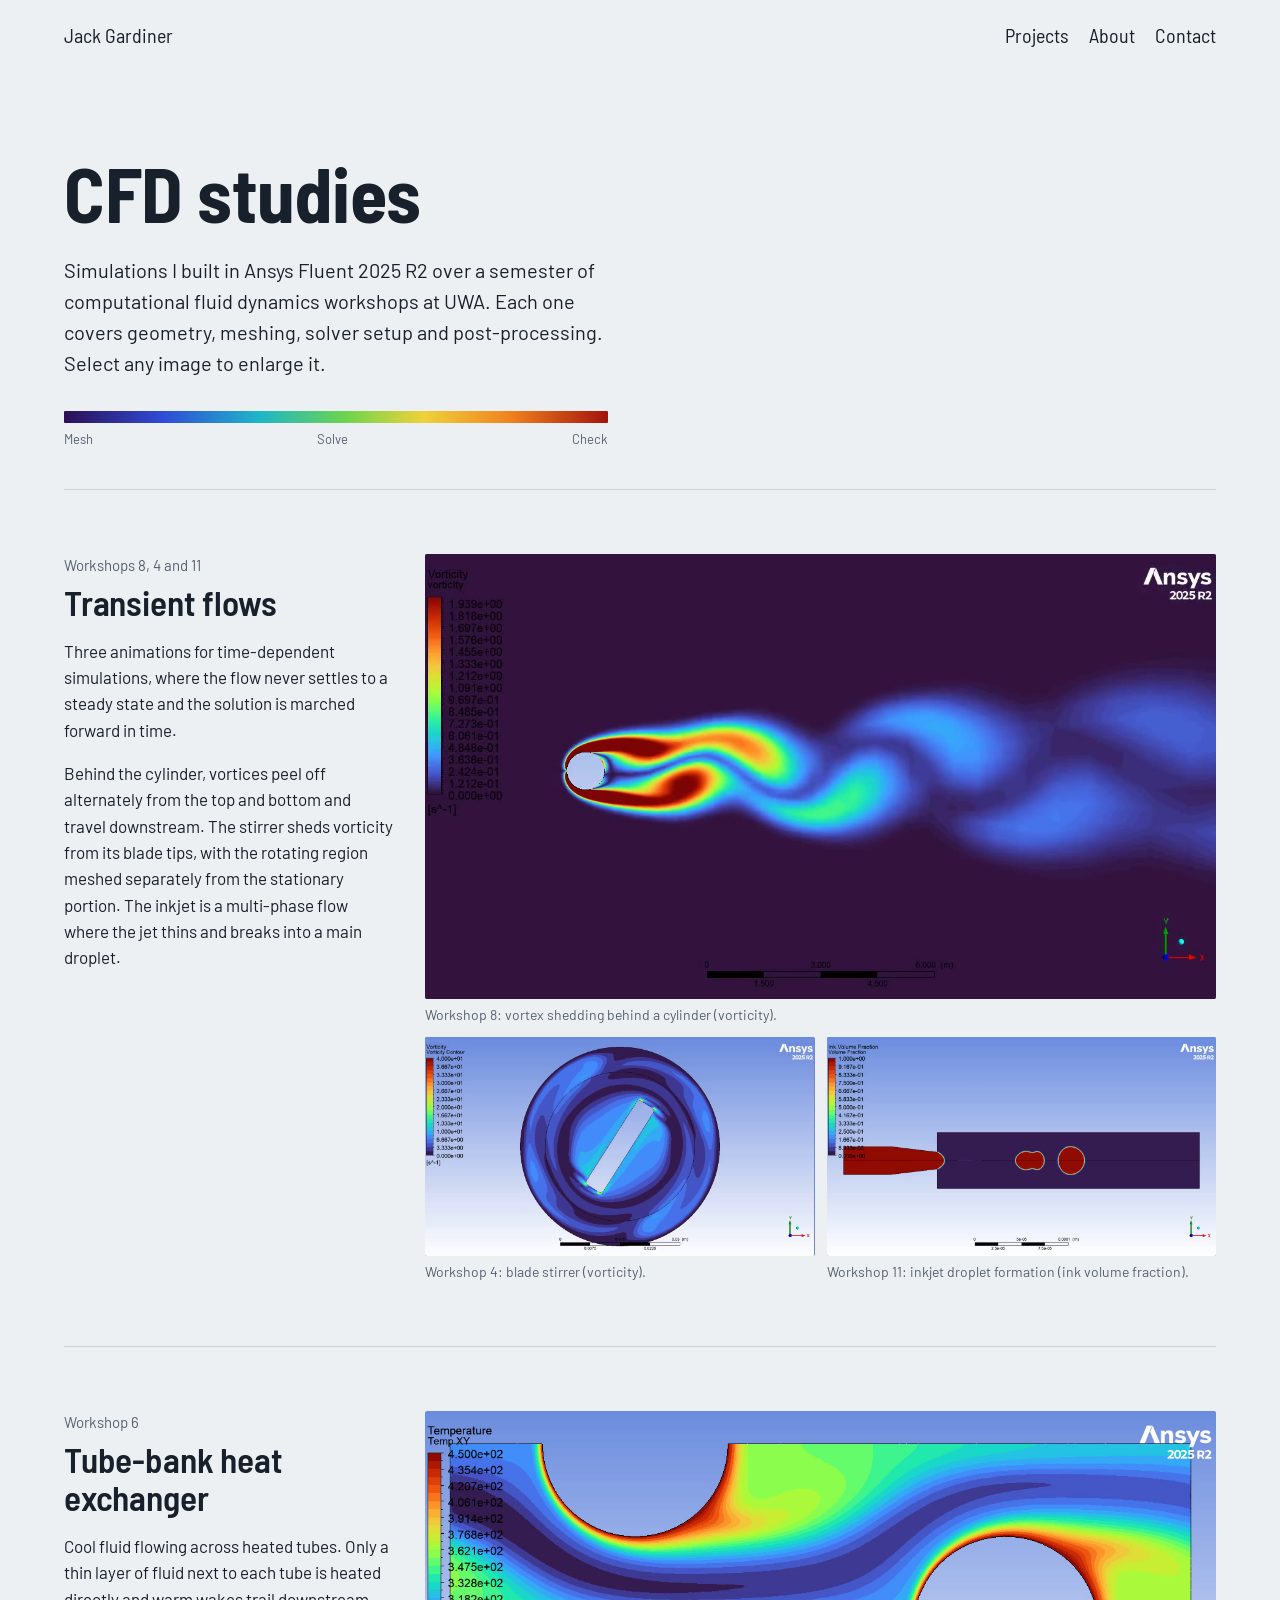
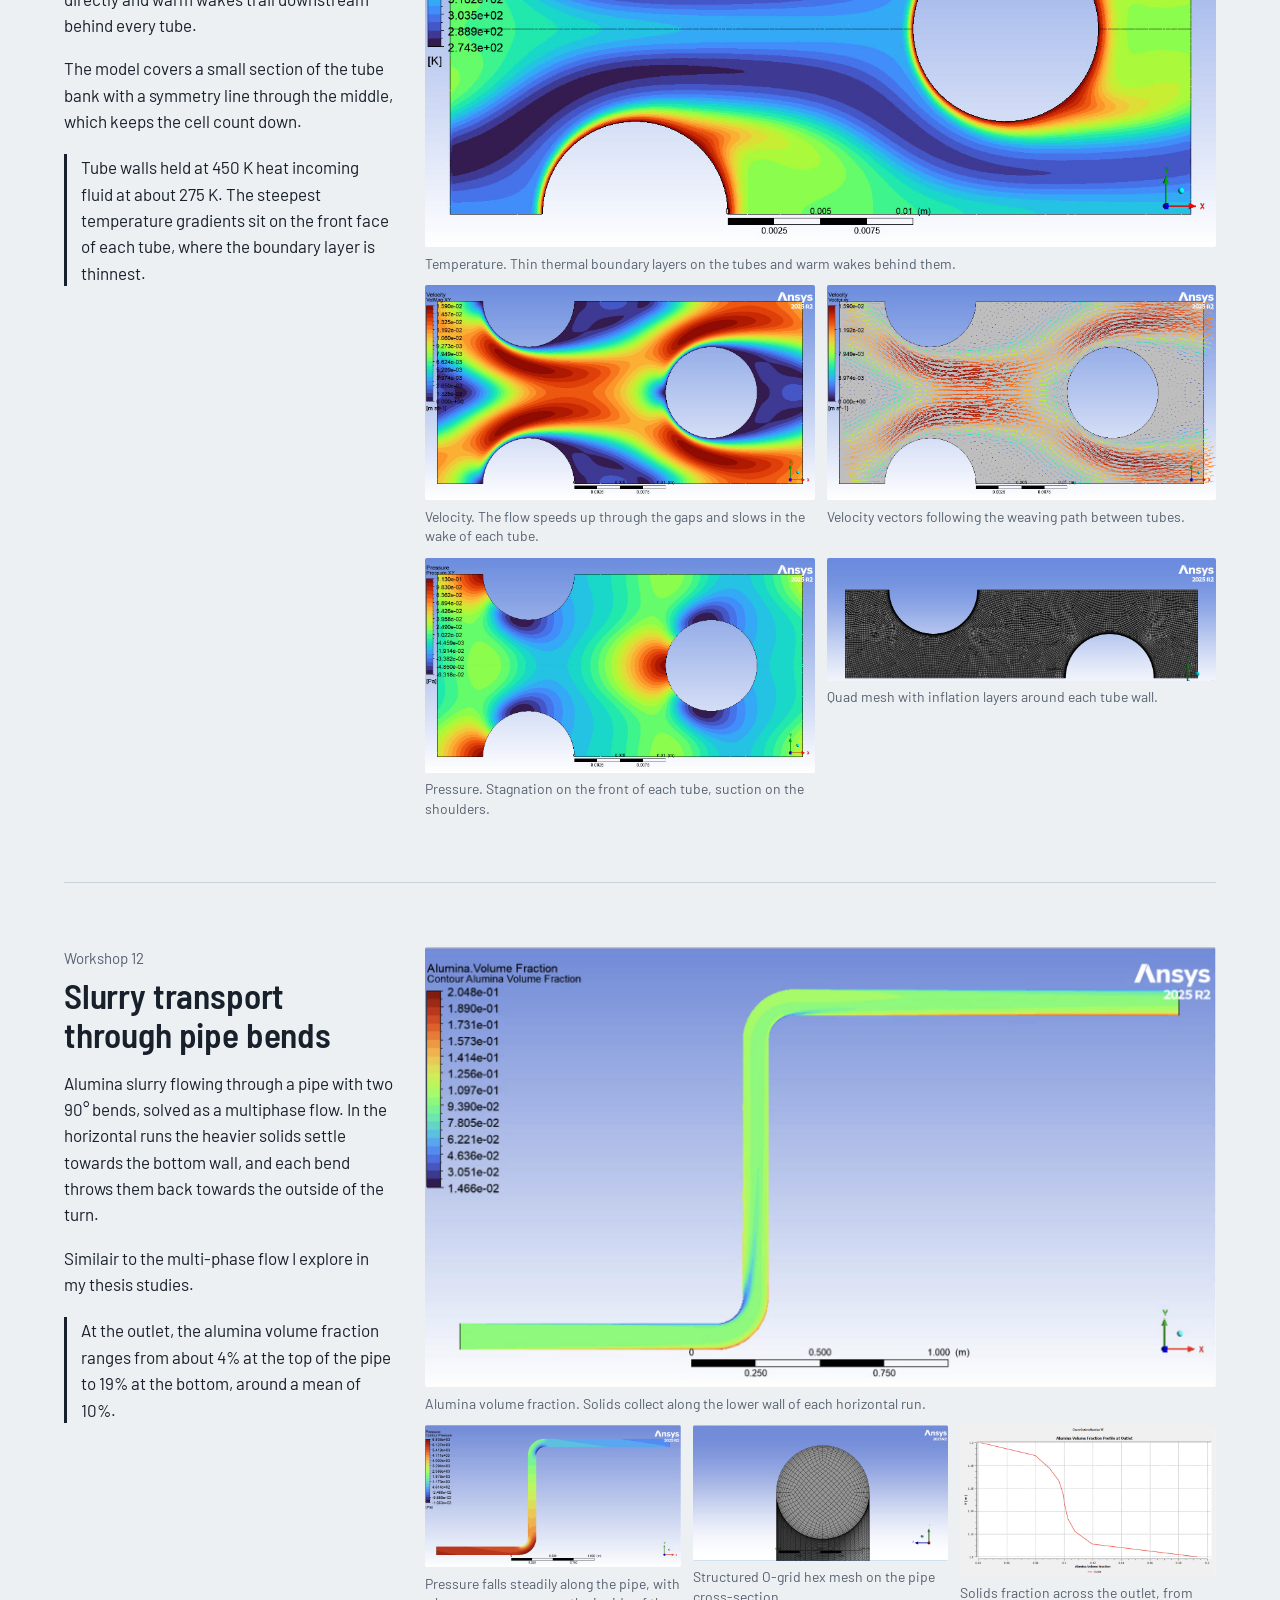
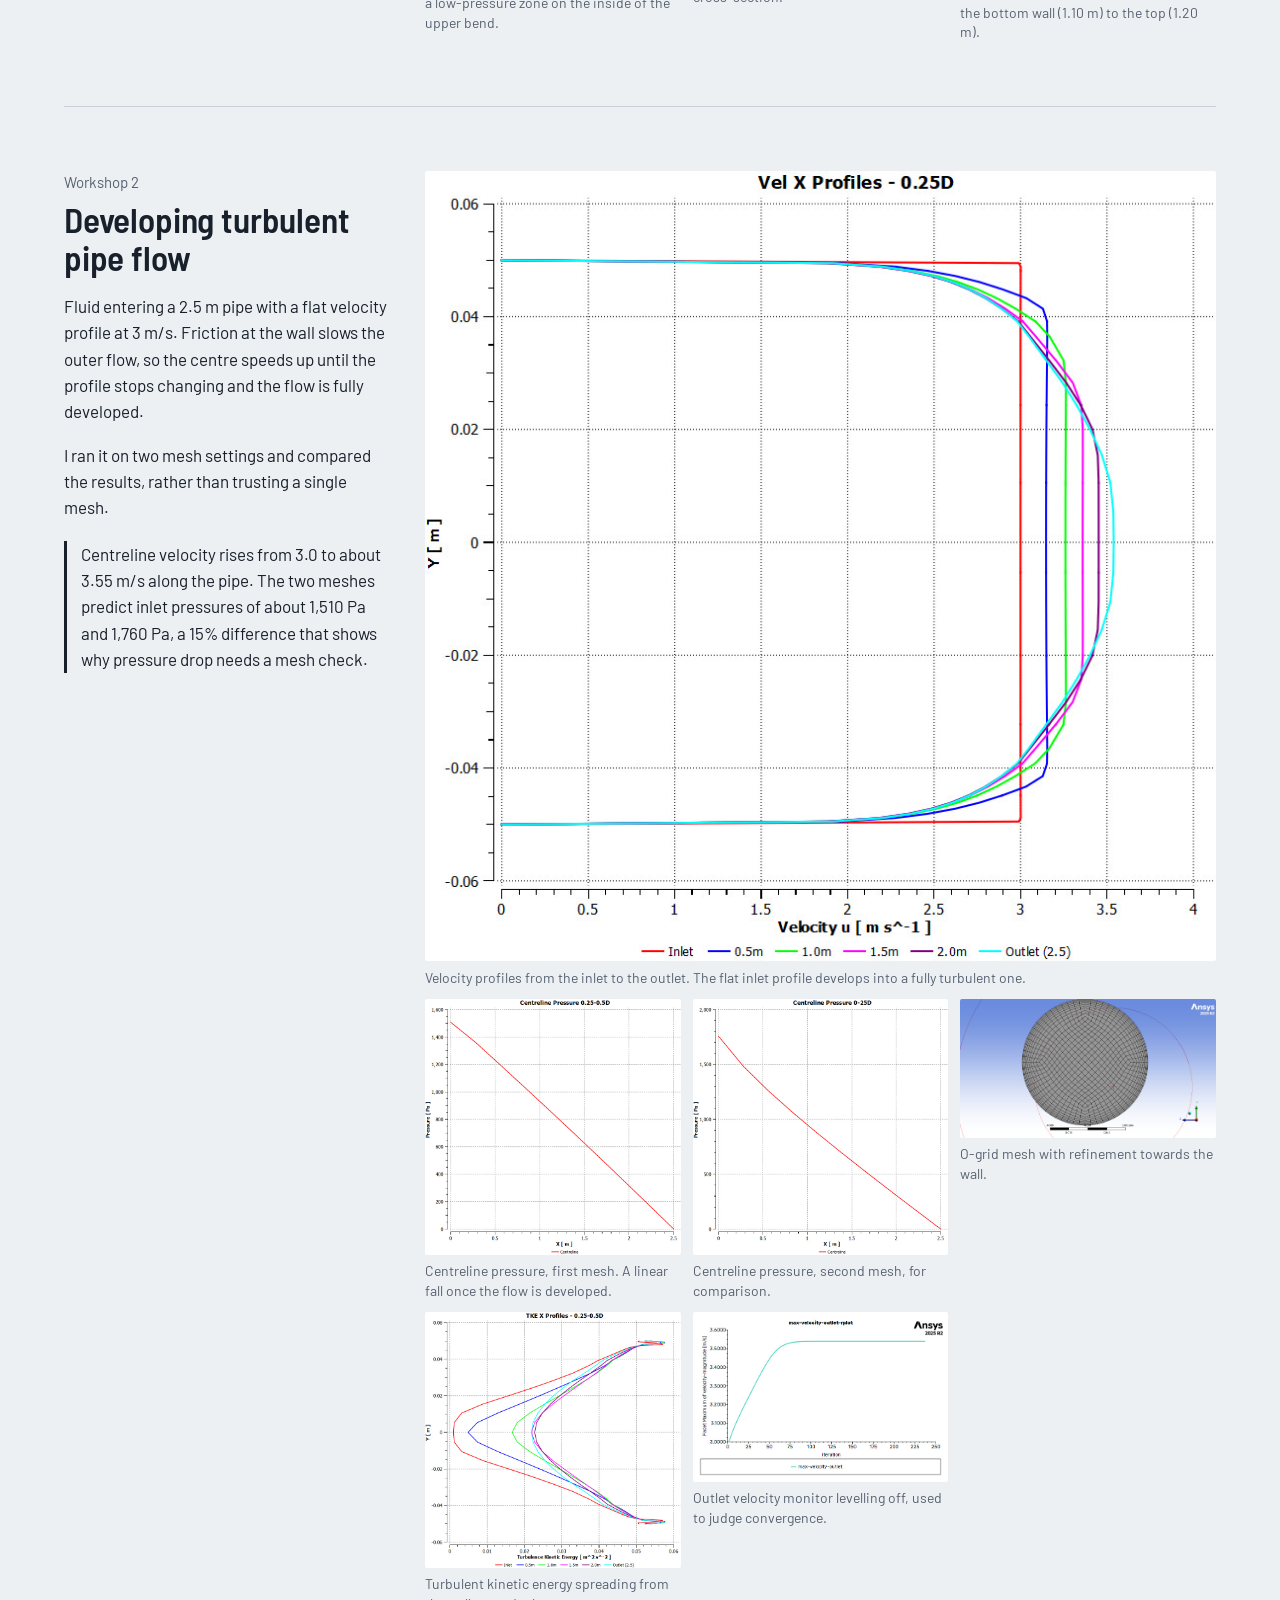
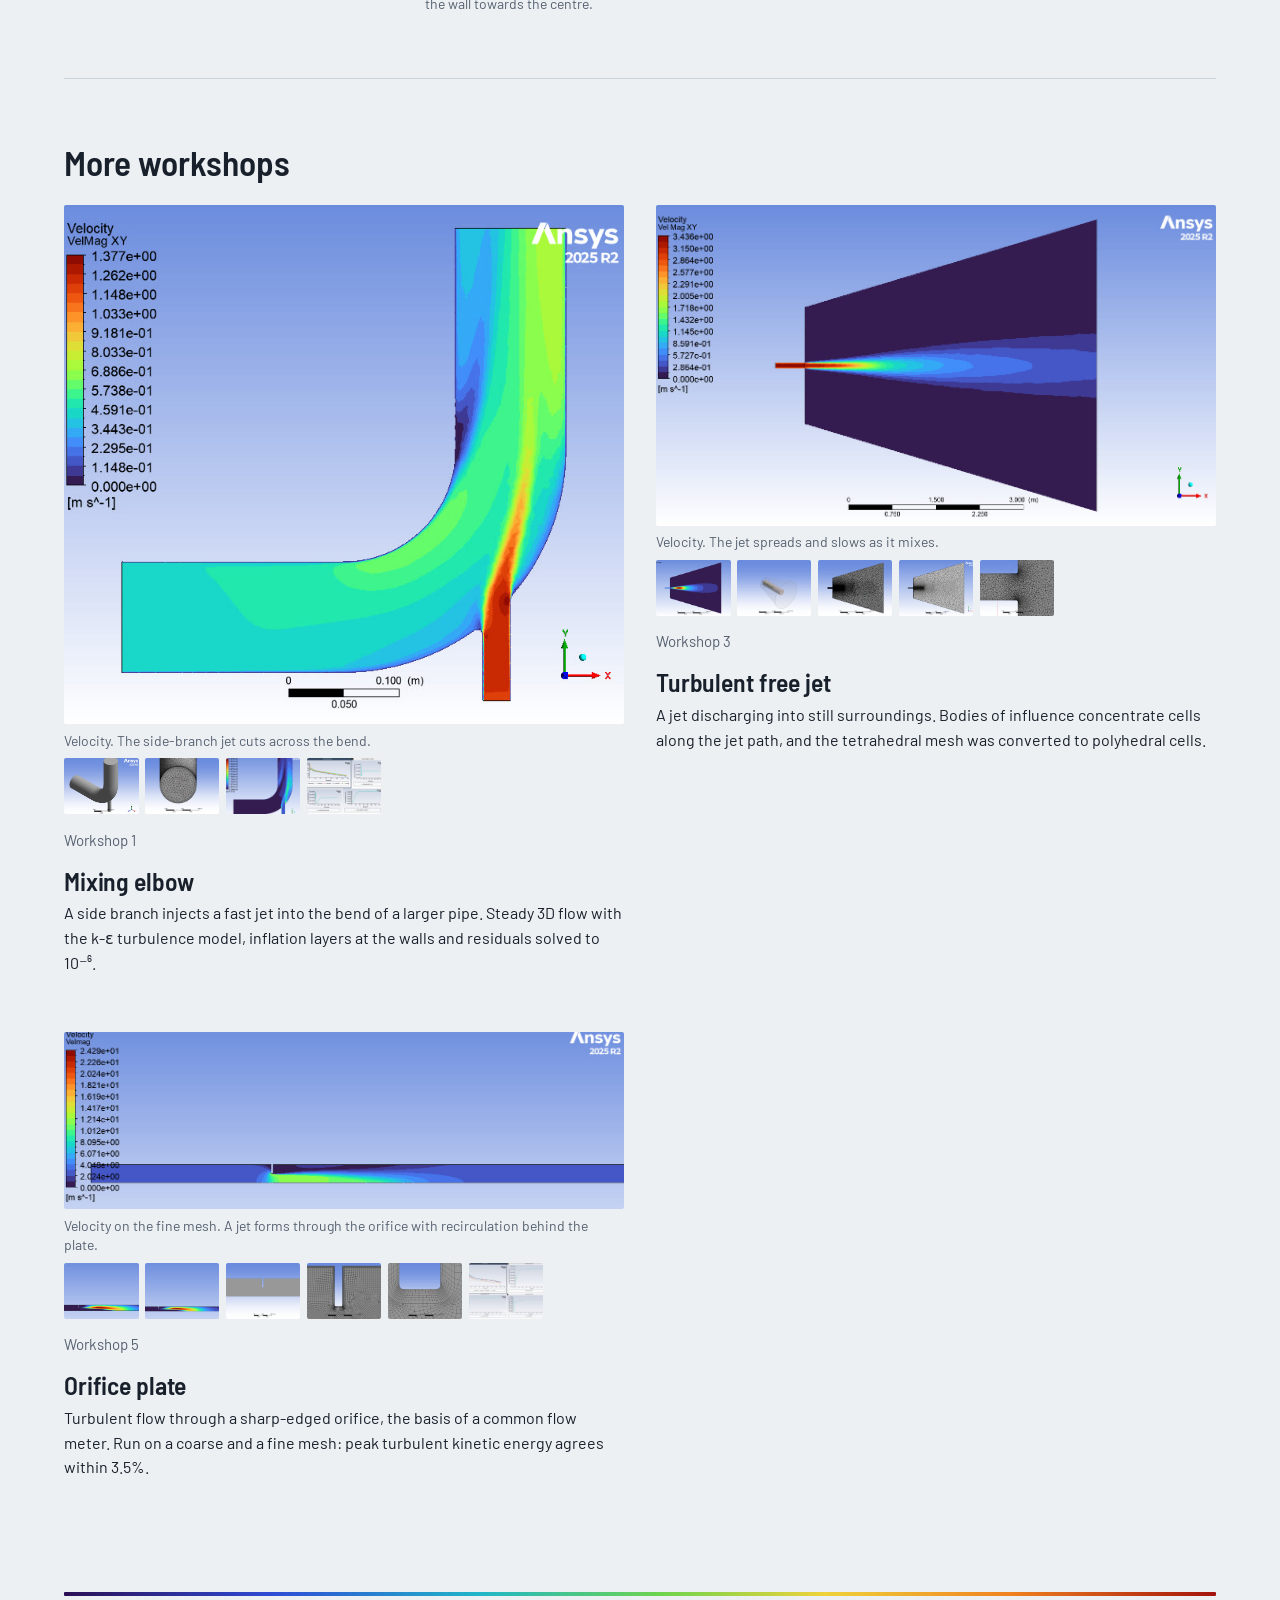
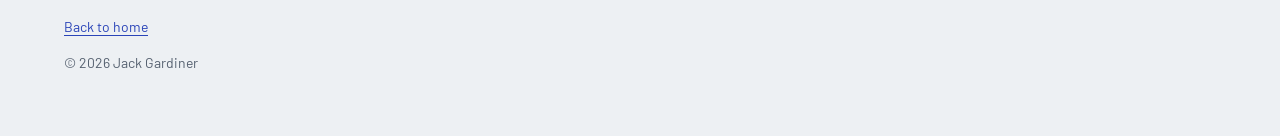
==== commit b7967cd4: "Update cfd.html" ====
--- a/cfd.html
+++ b/cfd.html
@@ -35,7 +35,7 @@
       <div class="study-text">
         <p class="week">Workshops 8, 4 and 11</p>
         <h2 id="animations-title">Transient flows</h2>
-        <p>Three time-dependent simulations, where the flow never settles to a steady state and the solution is marched forward in time.</p><p>Behind the cylinder, vortices peel off alternately from the top and bottom and travel downstream as a von Kármán vortex street. The stirrer sheds vorticity from its blade tips, with the rotating region meshed separately from the stationary vessel. The inkjet is a two-phase flow: the jet thins and breaks into a main droplet and a small satellite.</p>
+        <p>Three animations for time-dependent simulations, where the flow never settles to a steady state and the solution is marched forward in time.</p><p>Behind the cylinder, vortices peel off alternately from the top and bottom and travel downstream. The stirrer sheds vorticity from its blade tips, with the rotating region meshed separately from the stationary portion. The inkjet is a multi-phase flow where the jet thins and breaks into a main droplet.</p>
       </div>
       <div class="figures"><figure class="lead"><video src="images/cfd/week08-vortex-shedding-vorticity.mp4" poster="images/cfd/week08-vortex-shedding-poster.jpg" width="1280" height="720" autoplay muted loop playsinline preload="metadata" aria-label="Animation of vorticity behind a cylinder, with vortices shed alternately from top and bottom."></video><figcaption>Workshop 8: vortex shedding behind a cylinder (vorticity).</figcaption></figure><figure><video src="images/cfd/week04-blade-stirrer-vorticity.mp4" poster="images/cfd/week04-blade-stirrer-poster.jpg" width="1280" height="720" autoplay muted loop playsinline preload="metadata" aria-label="Animation of vorticity around a rotating blade stirrer."></video><figcaption>Workshop 4: blade stirrer (vorticity).</figcaption></figure><figure><video src="images/cfd/week11-ink-jet-volume-fraction.mp4" poster="images/cfd/week11-ink-jet-poster.jpg" width="1280" height="720" autoplay muted loop playsinline preload="metadata" aria-label="Animation of an ink jet breaking up into droplets."></video><figcaption>Workshop 11: inkjet droplet formation (ink volume fraction).</figcaption></figure></div>
     </section>
@@ -43,7 +43,7 @@
       <div class="study-text">
         <p class="week">Workshop 6</p>
         <h2 id="heat-exchanger-title">Tube-bank heat exchanger</h2>
-        <p>Cool fluid flowing across a staggered bank of heated tubes. Only a thin layer of fluid next to each tube is heated directly, and warm wakes trail downstream behind every tube.</p><p>The model covers a small section of the tube bank with a symmetry line through the middle, which keeps the cell count down.</p><p class="finding">Tube walls held at 450 K heat incoming fluid at about 275 K. The steepest temperature gradients sit on the front face of each tube, where the boundary layer is thinnest.</p>
+        <p>Cool fluid flowing across heated tubes. Only a thin layer of fluid next to each tube is heated directly and warm wakes trail downstream behind every tube.</p><p>The model covers a small section of the tube bank with a symmetry line through the middle, which keeps the cell count down.</p><p class="finding">Tube walls held at 450 K heat incoming fluid at about 275 K. The steepest temperature gradients sit on the front face of each tube, where the boundary layer is thinnest.</p>
       </div>
       <div class="figures"><figure class="lead"><button type="button" data-full="images/cfd/week06a-hx-temperature.jpg" data-group="heat-exchanger" data-caption="Temperature. Thin thermal boundary layers on the tubes and warm wakes behind them." aria-label="Enlarge: Temperature. Thin thermal boundary layers on the tubes and warm wakes behind them."><img src="images/cfd/week06a-hx-temperature.jpg" alt="Temperature contours around staggered tubes, thin hot boundary layers and warm wakes." width="1215" height="671" loading="lazy" decoding="async"></button><figcaption>Temperature. Thin thermal boundary layers on the tubes and warm wakes behind them.</figcaption></figure><figure><button type="button" data-full="images/cfd/week06b-hx-velocity.jpg" data-group="heat-exchanger" data-caption="Velocity. The flow speeds up through the gaps and slows in the wake of each tube." aria-label="Enlarge: Velocity. The flow speeds up through the gaps and slows in the wake of each tube."><img src="images/cfd/week06b-hx-velocity.jpg" alt="Velocity magnitude contours showing fast flow through the gaps between tubes and slow wakes behind them." width="1215" height="671" loading="lazy" decoding="async"></button><figcaption>Velocity. The flow speeds up through the gaps and slows in the wake of each tube.</figcaption></figure><figure><button type="button" data-full="images/cfd/week06c-hx-vectors.jpg" data-group="heat-exchanger" data-caption="Velocity vectors following the weaving path between tubes." aria-label="Enlarge: Velocity vectors following the weaving path between tubes."><img src="images/cfd/week06c-hx-vectors.jpg" alt="Velocity vectors weaving between the tubes." width="1215" height="671" loading="lazy" decoding="async"></button><figcaption>Velocity vectors following the weaving path between tubes.</figcaption></figure><figure><button type="button" data-full="images/cfd/week06d-hx-pressure.jpg" data-group="heat-exchanger" data-caption="Pressure. Stagnation on the front of each tube, suction on the shoulders." aria-label="Enlarge: Pressure. Stagnation on the front of each tube, suction on the shoulders."><img src="images/cfd/week06d-hx-pressure.jpg" alt="Pressure contours with high pressure on the front of each tube and low pressure on its shoulders." width="1215" height="671" loading="lazy" decoding="async"></button><figcaption>Pressure. Stagnation on the front of each tube, suction on the shoulders.</figcaption></figure><figure><button type="button" data-full="images/cfd/week06e-hx-mesh.jpg" data-group="heat-exchanger" data-caption="Quad mesh with inflation layers around each tube wall." aria-label="Enlarge: Quad mesh with inflation layers around each tube wall."><img src="images/cfd/week06e-hx-mesh.jpg" alt="Quad mesh with fine inflation layers around the tube walls." width="1218" height="385" loading="lazy" decoding="async"></button><figcaption>Quad mesh with inflation layers around each tube wall.</figcaption></figure></div>
     </section>
@@ -51,7 +51,7 @@
       <div class="study-text">
         <p class="week">Workshop 12</p>
         <h2 id="slurry-title">Slurry transport through pipe bends</h2>
-        <p>Alumina slurry flowing through a pipe with two 90° bends, solved as a multiphase flow. In the horizontal runs the heavier solids settle towards the bottom wall, and each bend throws them back towards the outside of the turn.</p><p>It's the same kind of flow my thesis studies.</p><p class="finding">At the outlet, the alumina fraction ranges from about 4% at the top of the pipe to 19% at the bottom, around a mean of 10%.</p>
+        <p>Alumina slurry flowing through a pipe with two 90° bends, solved as a multiphase flow. In the horizontal runs the heavier solids settle towards the bottom wall, and each bend throws them back towards the outside of the turn.</p><p>Similair to the multi-phase flow I explore in my thesis studies.</p><p class="finding">At the outlet, the alumina volume fraction ranges from about 4% at the top of the pipe to 19% at the bottom, around a mean of 10%.</p>
       </div>
       <div class="figures three"><figure class="lead"><button type="button" data-full="images/cfd/week12a-slurry-alumina-vf.jpg" data-group="slurry" data-caption="Alumina volume fraction. Solids collect along the lower wall of each horizontal run." aria-label="Enlarge: Alumina volume fraction. Solids collect along the lower wall of each horizontal run."><img src="images/cfd/week12a-slurry-alumina-vf.jpg" alt="Alumina volume fraction contour through a pipe with two bends, higher concentration along the bottom walls." width="1600" height="890" loading="lazy" decoding="async"></button><figcaption>Alumina volume fraction. Solids collect along the lower wall of each horizontal run.</figcaption></figure><figure><button type="button" data-full="images/cfd/week12b-slurry-pressure.jpg" data-group="slurry" data-caption="Pressure falls steadily along the pipe, with a low-pressure zone on the inside of the upper bend." aria-label="Enlarge: Pressure falls steadily along the pipe, with a low-pressure zone on the inside of the upper bend."><img src="images/cfd/week12b-slurry-pressure.jpg" alt="Pressure contour along the pipe, falling from inlet to outlet with a low-pressure zone at the inside of the upper bend." width="1600" height="890" loading="lazy" decoding="async"></button><figcaption>Pressure falls steadily along the pipe, with a low-pressure zone on the inside of the upper bend.</figcaption></figure><figure><button type="button" data-full="images/cfd/week12c-slurry-mesh.jpg" data-group="slurry" data-caption="Structured O-grid hex mesh on the pipe cross-section." aria-label="Enlarge: Structured O-grid hex mesh on the pipe cross-section."><img src="images/cfd/week12c-slurry-mesh.jpg" alt="Structured O-grid hexahedral mesh on the pipe cross-section." width="1600" height="850" loading="lazy" decoding="async"></button><figcaption>Structured O-grid hex mesh on the pipe cross-section.</figcaption></figure><figure><button type="button" data-full="images/cfd/week12d-slurry-outlet-profile.jpg" data-group="slurry" data-caption="Solids fraction across the outlet, from the bottom wall (1.10 m) to the top (1.20 m)." aria-label="Enlarge: Solids fraction across the outlet, from the bottom wall (1.10 m) to the top (1.20 m)."><img src="images/cfd/week12d-slurry-outlet-profile.jpg" alt="Graph of alumina volume fraction against height across the outlet." width="1600" height="948" loading="lazy" decoding="async"></button><figcaption>Solids fraction across the outlet, from the bottom wall (1.10 m) to the top (1.20 m).</figcaption></figure></div>
     </section>
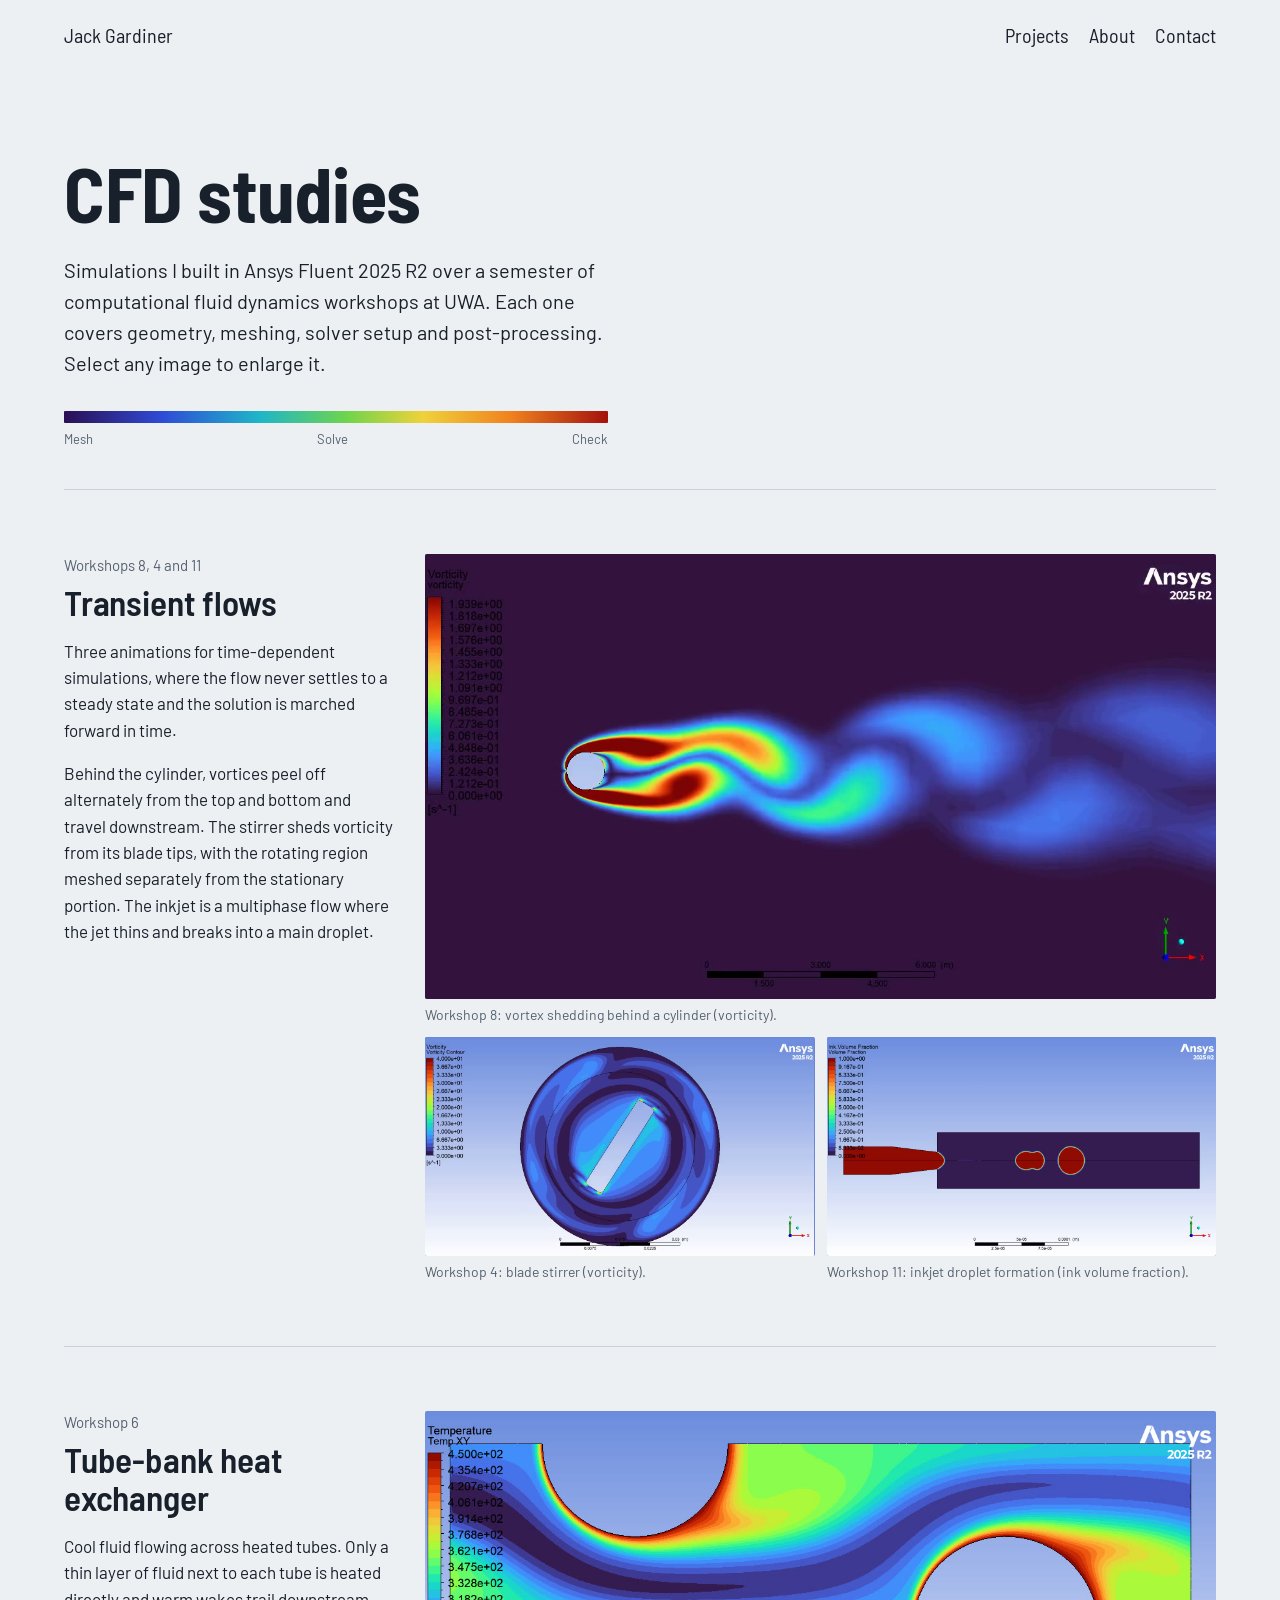
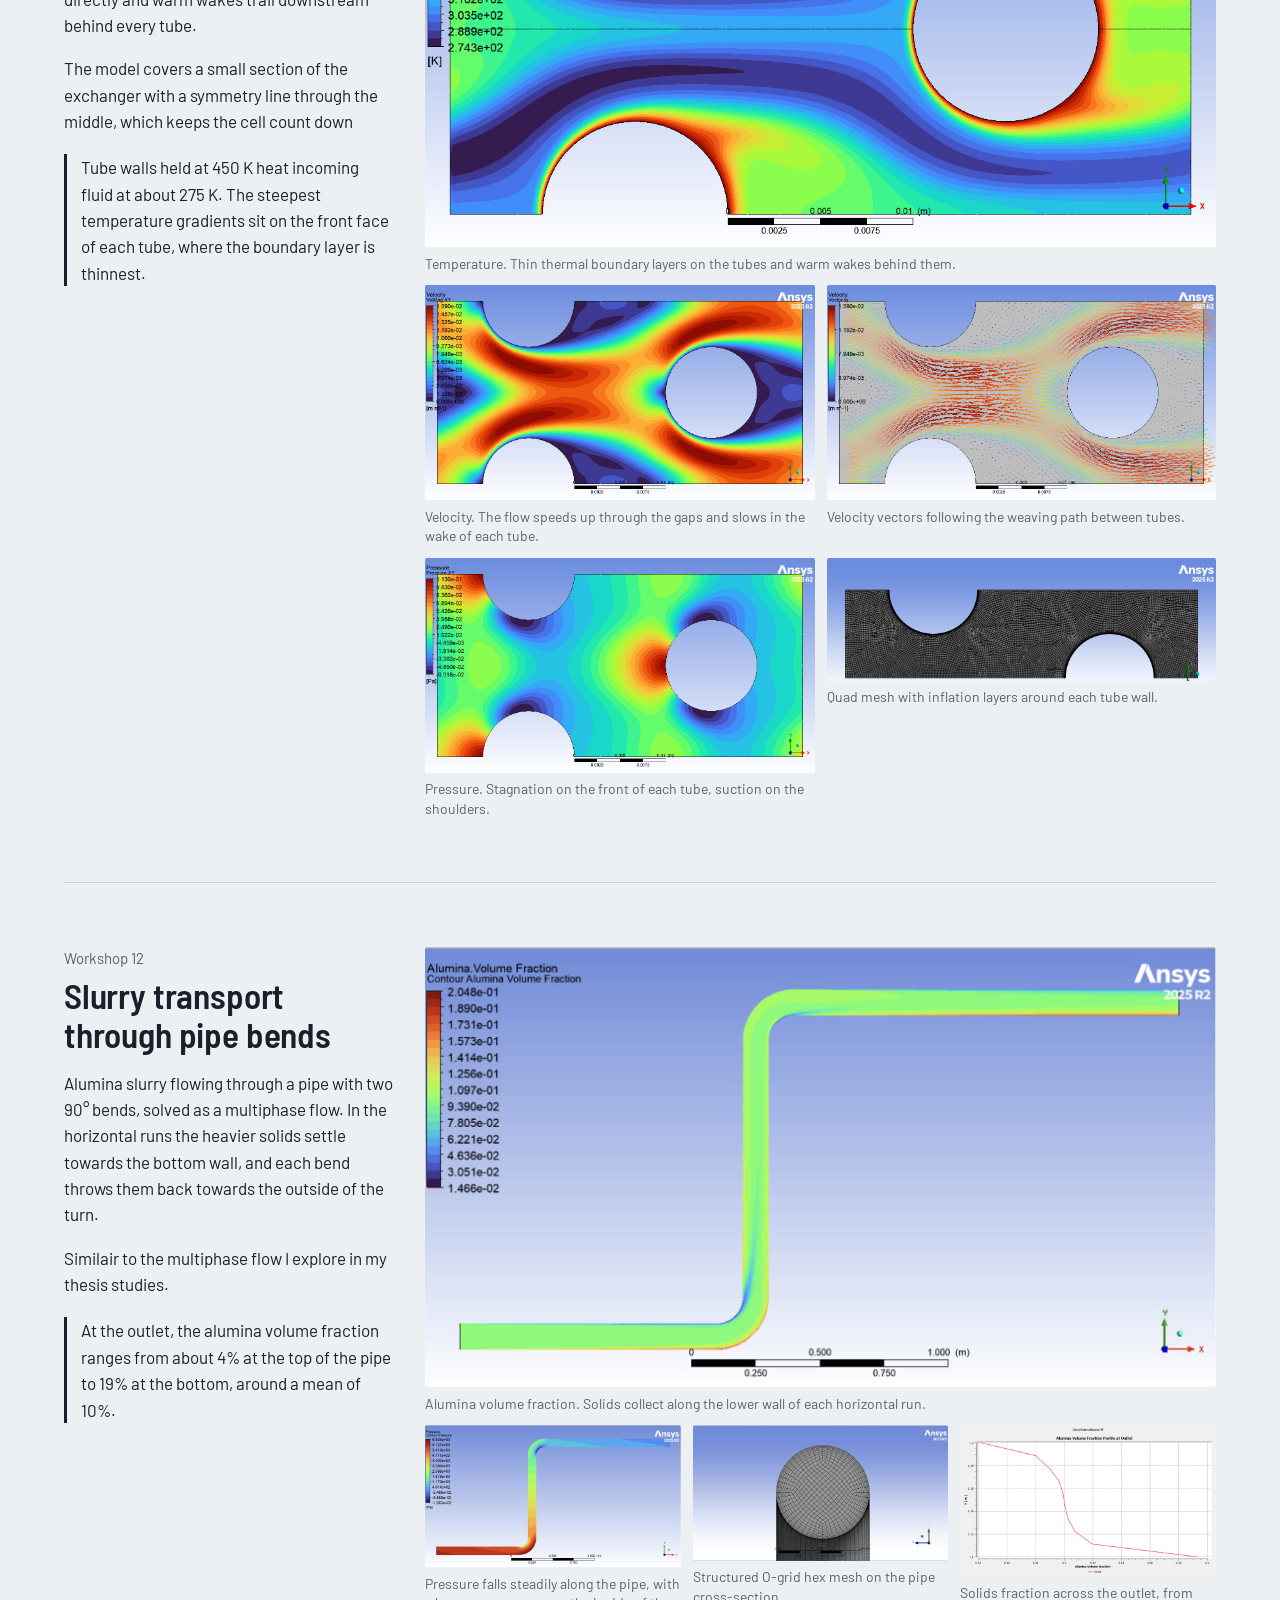
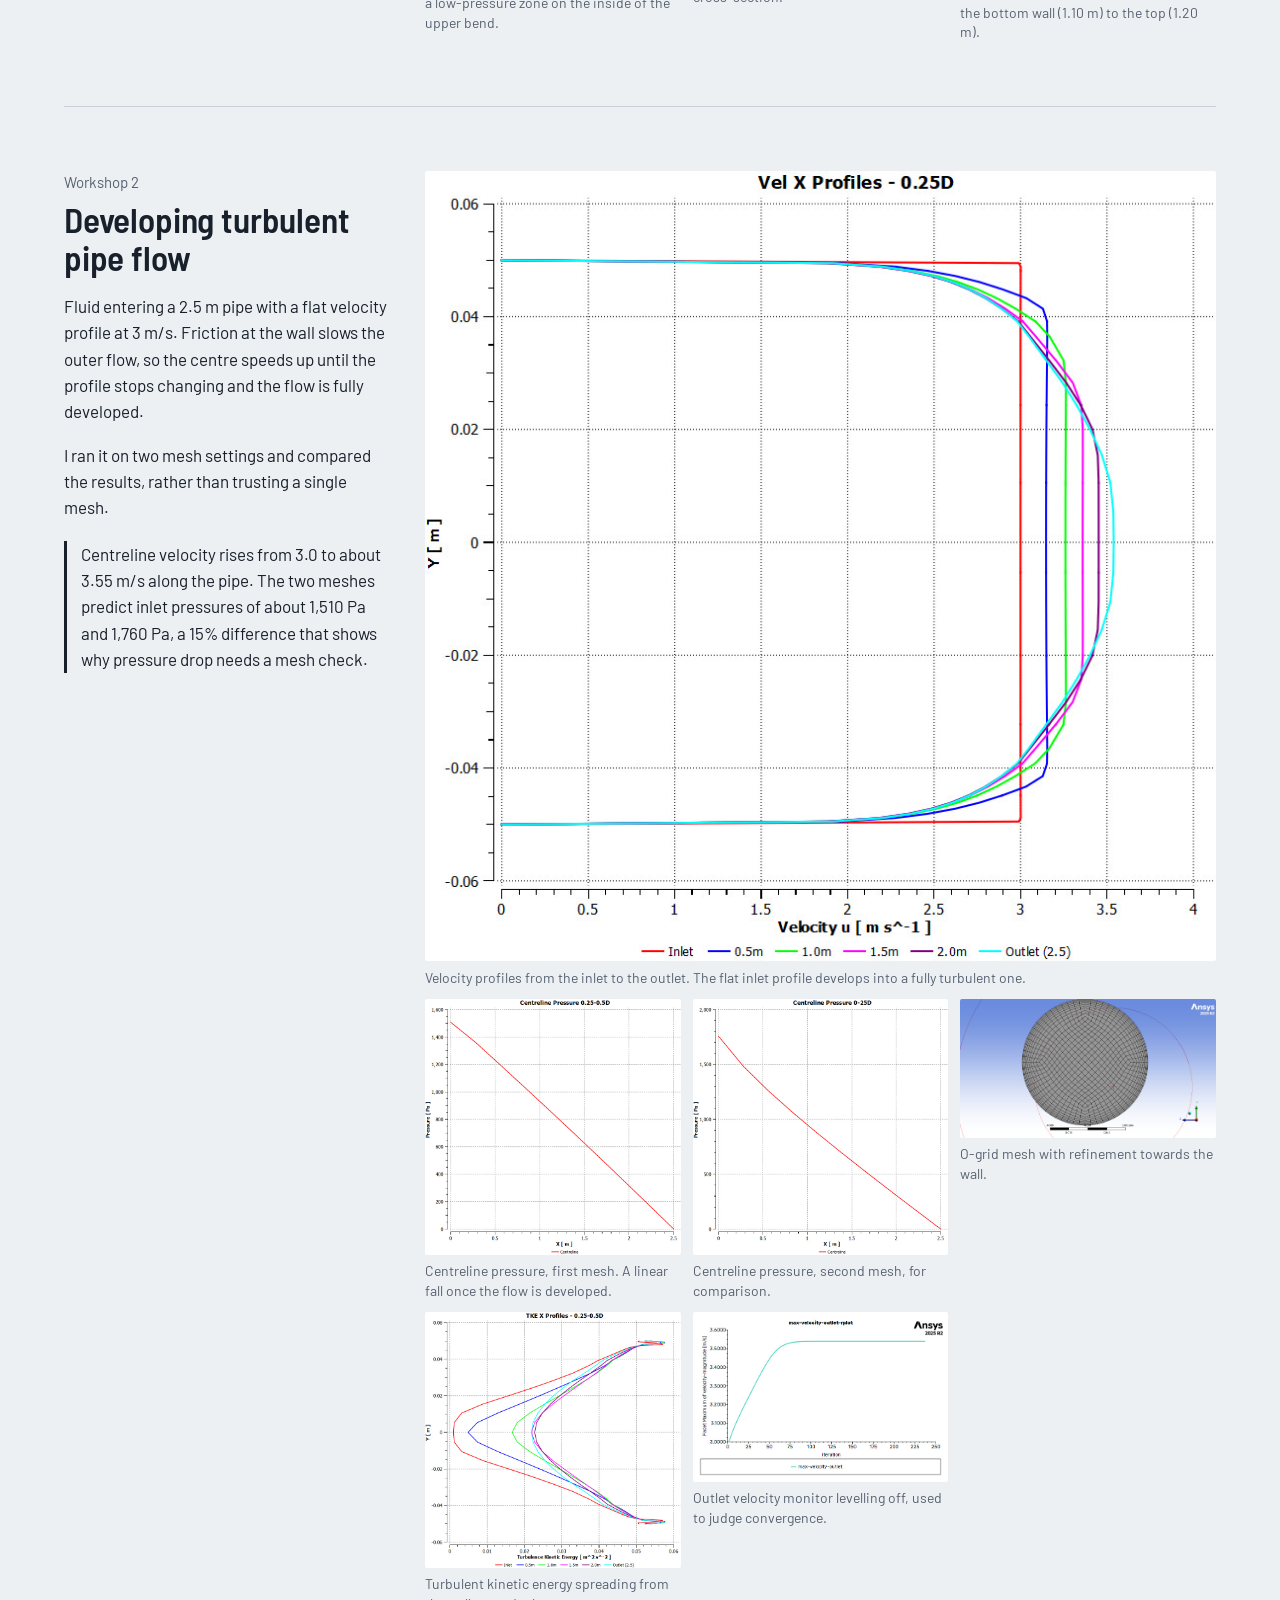
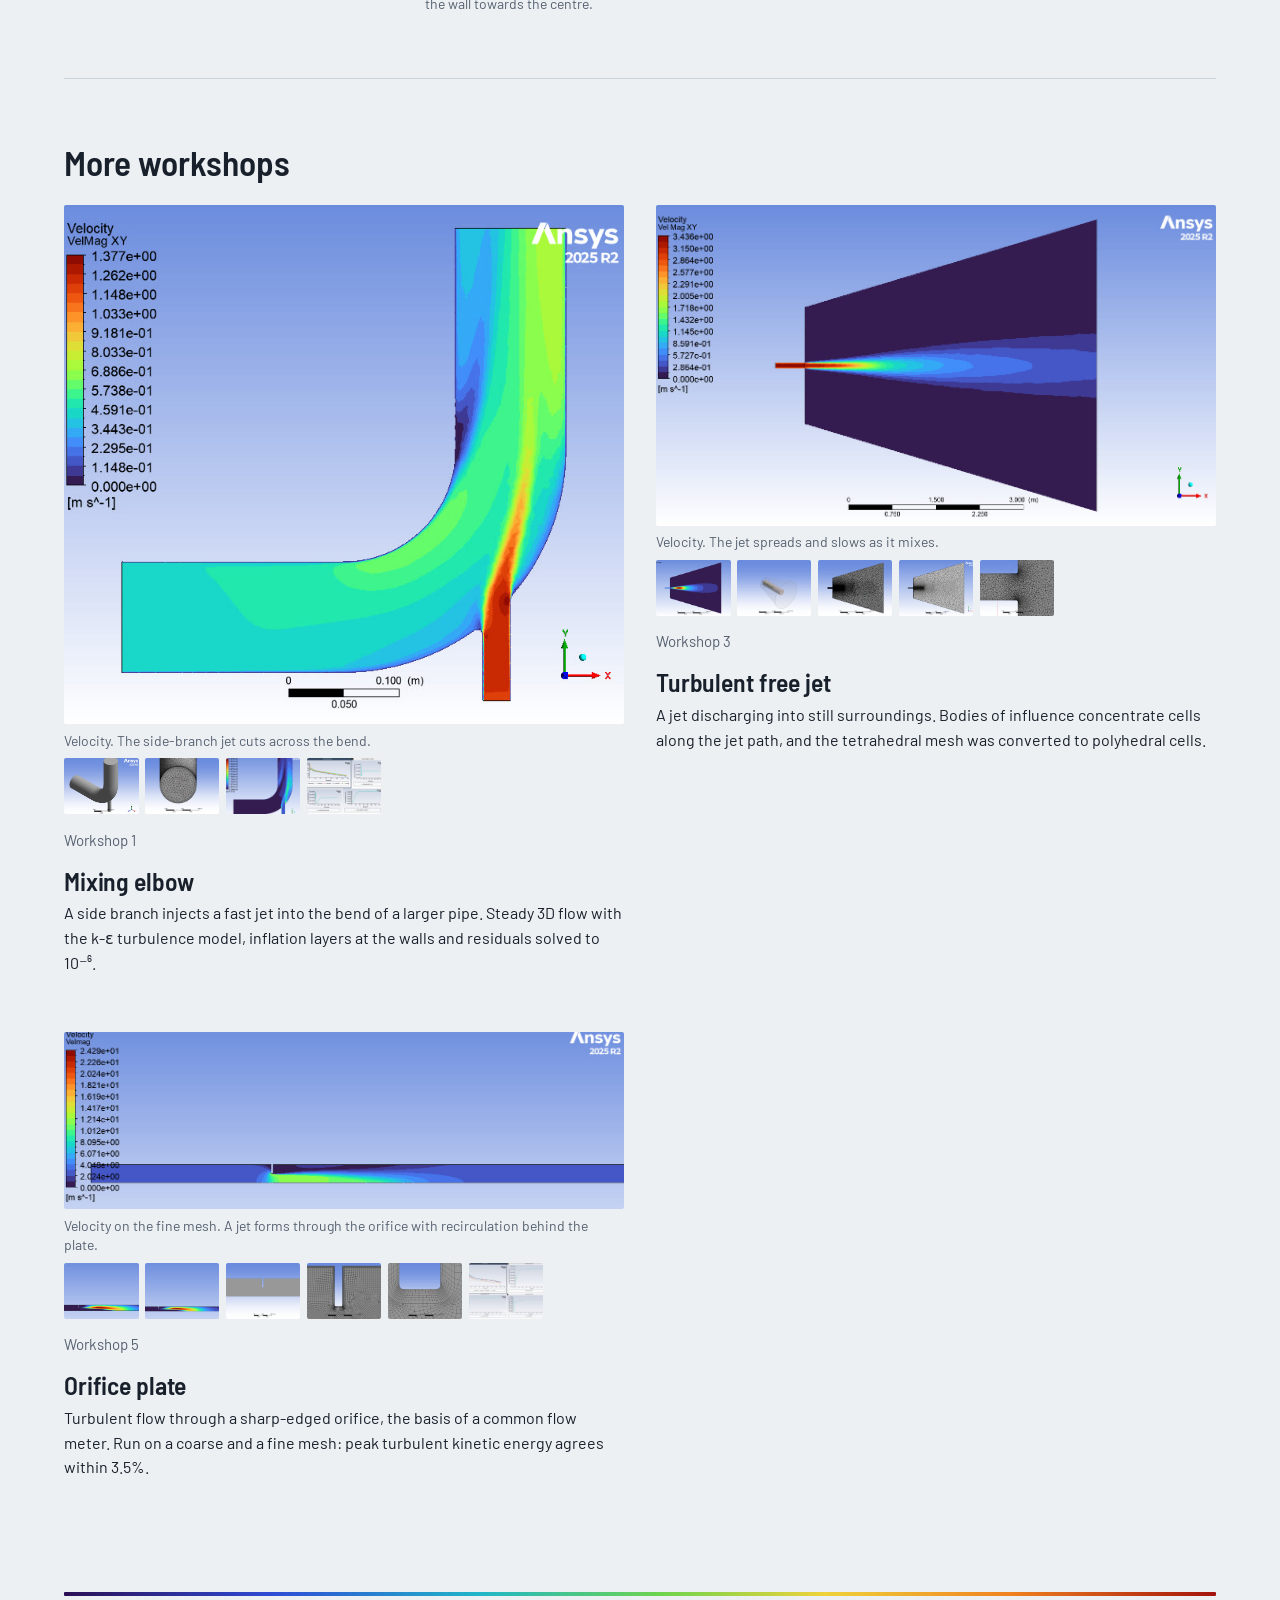
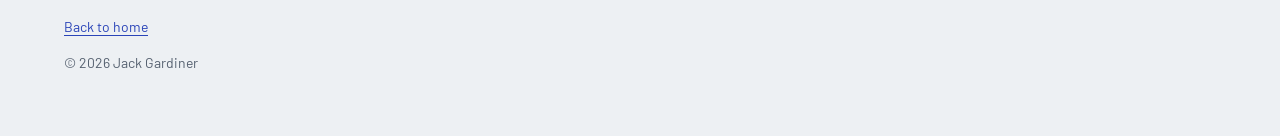
==== commit cbd54f51: "Update cfd.html" ====
--- a/cfd.html
+++ b/cfd.html
@@ -35,7 +35,7 @@
       <div class="study-text">
         <p class="week">Workshops 8, 4 and 11</p>
         <h2 id="animations-title">Transient flows</h2>
-        <p>Three animations for time-dependent simulations, where the flow never settles to a steady state and the solution is marched forward in time.</p><p>Behind the cylinder, vortices peel off alternately from the top and bottom and travel downstream. The stirrer sheds vorticity from its blade tips, with the rotating region meshed separately from the stationary portion. The inkjet is a multi-phase flow where the jet thins and breaks into a main droplet.</p>
+        <p>Three animations for time-dependent simulations, where the flow never settles to a steady state and the solution is marched forward in time.</p><p>Behind the cylinder, vortices peel off alternately from the top and bottom and travel downstream. The stirrer sheds vorticity from its blade tips, with the rotating region meshed separately from the stationary portion. The inkjet is a multiphase flow where the jet thins and breaks into a main droplet.</p>
       </div>
       <div class="figures"><figure class="lead"><video src="images/cfd/week08-vortex-shedding-vorticity.mp4" poster="images/cfd/week08-vortex-shedding-poster.jpg" width="1280" height="720" autoplay muted loop playsinline preload="metadata" aria-label="Animation of vorticity behind a cylinder, with vortices shed alternately from top and bottom."></video><figcaption>Workshop 8: vortex shedding behind a cylinder (vorticity).</figcaption></figure><figure><video src="images/cfd/week04-blade-stirrer-vorticity.mp4" poster="images/cfd/week04-blade-stirrer-poster.jpg" width="1280" height="720" autoplay muted loop playsinline preload="metadata" aria-label="Animation of vorticity around a rotating blade stirrer."></video><figcaption>Workshop 4: blade stirrer (vorticity).</figcaption></figure><figure><video src="images/cfd/week11-ink-jet-volume-fraction.mp4" poster="images/cfd/week11-ink-jet-poster.jpg" width="1280" height="720" autoplay muted loop playsinline preload="metadata" aria-label="Animation of an ink jet breaking up into droplets."></video><figcaption>Workshop 11: inkjet droplet formation (ink volume fraction).</figcaption></figure></div>
     </section>
@@ -43,7 +43,7 @@
       <div class="study-text">
         <p class="week">Workshop 6</p>
         <h2 id="heat-exchanger-title">Tube-bank heat exchanger</h2>
-        <p>Cool fluid flowing across heated tubes. Only a thin layer of fluid next to each tube is heated directly and warm wakes trail downstream behind every tube.</p><p>The model covers a small section of the tube bank with a symmetry line through the middle, which keeps the cell count down.</p><p class="finding">Tube walls held at 450 K heat incoming fluid at about 275 K. The steepest temperature gradients sit on the front face of each tube, where the boundary layer is thinnest.</p>
+        <p>Cool fluid flowing across heated tubes. Only a thin layer of fluid next to each tube is heated directly and warm wakes trail downstream behind every tube.</p><p>The model covers a small section of the exchanger with a symmetry line through the middle, which keeps the cell count down</p><p class="finding">Tube walls held at 450 K heat incoming fluid at about 275 K. The steepest temperature gradients sit on the front face of each tube, where the boundary layer is thinnest.</p>
       </div>
       <div class="figures"><figure class="lead"><button type="button" data-full="images/cfd/week06a-hx-temperature.jpg" data-group="heat-exchanger" data-caption="Temperature. Thin thermal boundary layers on the tubes and warm wakes behind them." aria-label="Enlarge: Temperature. Thin thermal boundary layers on the tubes and warm wakes behind them."><img src="images/cfd/week06a-hx-temperature.jpg" alt="Temperature contours around staggered tubes, thin hot boundary layers and warm wakes." width="1215" height="671" loading="lazy" decoding="async"></button><figcaption>Temperature. Thin thermal boundary layers on the tubes and warm wakes behind them.</figcaption></figure><figure><button type="button" data-full="images/cfd/week06b-hx-velocity.jpg" data-group="heat-exchanger" data-caption="Velocity. The flow speeds up through the gaps and slows in the wake of each tube." aria-label="Enlarge: Velocity. The flow speeds up through the gaps and slows in the wake of each tube."><img src="images/cfd/week06b-hx-velocity.jpg" alt="Velocity magnitude contours showing fast flow through the gaps between tubes and slow wakes behind them." width="1215" height="671" loading="lazy" decoding="async"></button><figcaption>Velocity. The flow speeds up through the gaps and slows in the wake of each tube.</figcaption></figure><figure><button type="button" data-full="images/cfd/week06c-hx-vectors.jpg" data-group="heat-exchanger" data-caption="Velocity vectors following the weaving path between tubes." aria-label="Enlarge: Velocity vectors following the weaving path between tubes."><img src="images/cfd/week06c-hx-vectors.jpg" alt="Velocity vectors weaving between the tubes." width="1215" height="671" loading="lazy" decoding="async"></button><figcaption>Velocity vectors following the weaving path between tubes.</figcaption></figure><figure><button type="button" data-full="images/cfd/week06d-hx-pressure.jpg" data-group="heat-exchanger" data-caption="Pressure. Stagnation on the front of each tube, suction on the shoulders." aria-label="Enlarge: Pressure. Stagnation on the front of each tube, suction on the shoulders."><img src="images/cfd/week06d-hx-pressure.jpg" alt="Pressure contours with high pressure on the front of each tube and low pressure on its shoulders." width="1215" height="671" loading="lazy" decoding="async"></button><figcaption>Pressure. Stagnation on the front of each tube, suction on the shoulders.</figcaption></figure><figure><button type="button" data-full="images/cfd/week06e-hx-mesh.jpg" data-group="heat-exchanger" data-caption="Quad mesh with inflation layers around each tube wall." aria-label="Enlarge: Quad mesh with inflation layers around each tube wall."><img src="images/cfd/week06e-hx-mesh.jpg" alt="Quad mesh with fine inflation layers around the tube walls." width="1218" height="385" loading="lazy" decoding="async"></button><figcaption>Quad mesh with inflation layers around each tube wall.</figcaption></figure></div>
     </section>
@@ -51,7 +51,7 @@
       <div class="study-text">
         <p class="week">Workshop 12</p>
         <h2 id="slurry-title">Slurry transport through pipe bends</h2>
-        <p>Alumina slurry flowing through a pipe with two 90° bends, solved as a multiphase flow. In the horizontal runs the heavier solids settle towards the bottom wall, and each bend throws them back towards the outside of the turn.</p><p>Similair to the multi-phase flow I explore in my thesis studies.</p><p class="finding">At the outlet, the alumina volume fraction ranges from about 4% at the top of the pipe to 19% at the bottom, around a mean of 10%.</p>
+        <p>Alumina slurry flowing through a pipe with two 90° bends, solved as a multiphase flow. In the horizontal runs the heavier solids settle towards the bottom wall, and each bend throws them back towards the outside of the turn.</p><p>Similair to the multiphase flow I explore in my thesis studies.</p><p class="finding">At the outlet, the alumina volume fraction ranges from about 4% at the top of the pipe to 19% at the bottom, around a mean of 10%.</p>
       </div>
       <div class="figures three"><figure class="lead"><button type="button" data-full="images/cfd/week12a-slurry-alumina-vf.jpg" data-group="slurry" data-caption="Alumina volume fraction. Solids collect along the lower wall of each horizontal run." aria-label="Enlarge: Alumina volume fraction. Solids collect along the lower wall of each horizontal run."><img src="images/cfd/week12a-slurry-alumina-vf.jpg" alt="Alumina volume fraction contour through a pipe with two bends, higher concentration along the bottom walls." width="1600" height="890" loading="lazy" decoding="async"></button><figcaption>Alumina volume fraction. Solids collect along the lower wall of each horizontal run.</figcaption></figure><figure><button type="button" data-full="images/cfd/week12b-slurry-pressure.jpg" data-group="slurry" data-caption="Pressure falls steadily along the pipe, with a low-pressure zone on the inside of the upper bend." aria-label="Enlarge: Pressure falls steadily along the pipe, with a low-pressure zone on the inside of the upper bend."><img src="images/cfd/week12b-slurry-pressure.jpg" alt="Pressure contour along the pipe, falling from inlet to outlet with a low-pressure zone at the inside of the upper bend." width="1600" height="890" loading="lazy" decoding="async"></button><figcaption>Pressure falls steadily along the pipe, with a low-pressure zone on the inside of the upper bend.</figcaption></figure><figure><button type="button" data-full="images/cfd/week12c-slurry-mesh.jpg" data-group="slurry" data-caption="Structured O-grid hex mesh on the pipe cross-section." aria-label="Enlarge: Structured O-grid hex mesh on the pipe cross-section."><img src="images/cfd/week12c-slurry-mesh.jpg" alt="Structured O-grid hexahedral mesh on the pipe cross-section." width="1600" height="850" loading="lazy" decoding="async"></button><figcaption>Structured O-grid hex mesh on the pipe cross-section.</figcaption></figure><figure><button type="button" data-full="images/cfd/week12d-slurry-outlet-profile.jpg" data-group="slurry" data-caption="Solids fraction across the outlet, from the bottom wall (1.10 m) to the top (1.20 m)." aria-label="Enlarge: Solids fraction across the outlet, from the bottom wall (1.10 m) to the top (1.20 m)."><img src="images/cfd/week12d-slurry-outlet-profile.jpg" alt="Graph of alumina volume fraction against height across the outlet." width="1600" height="948" loading="lazy" decoding="async"></button><figcaption>Solids fraction across the outlet, from the bottom wall (1.10 m) to the top (1.20 m).</figcaption></figure></div>
     </section>
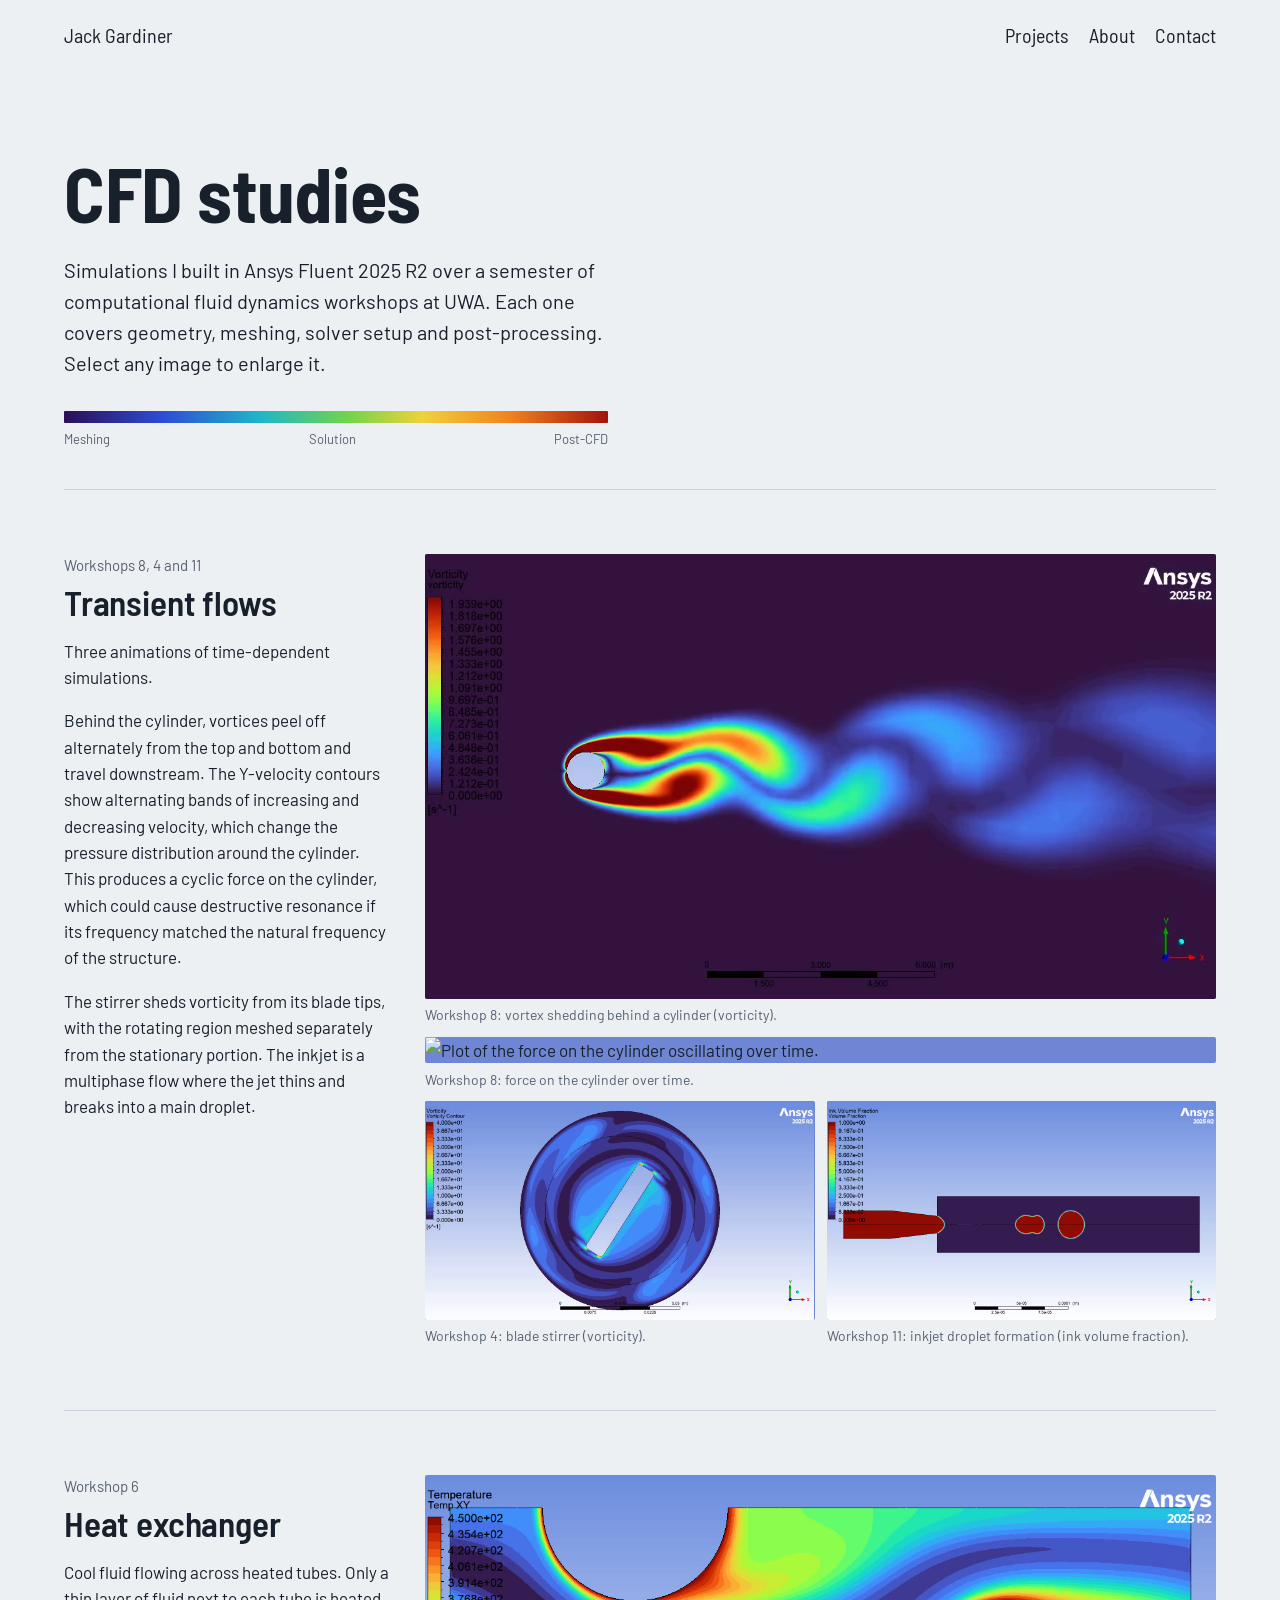
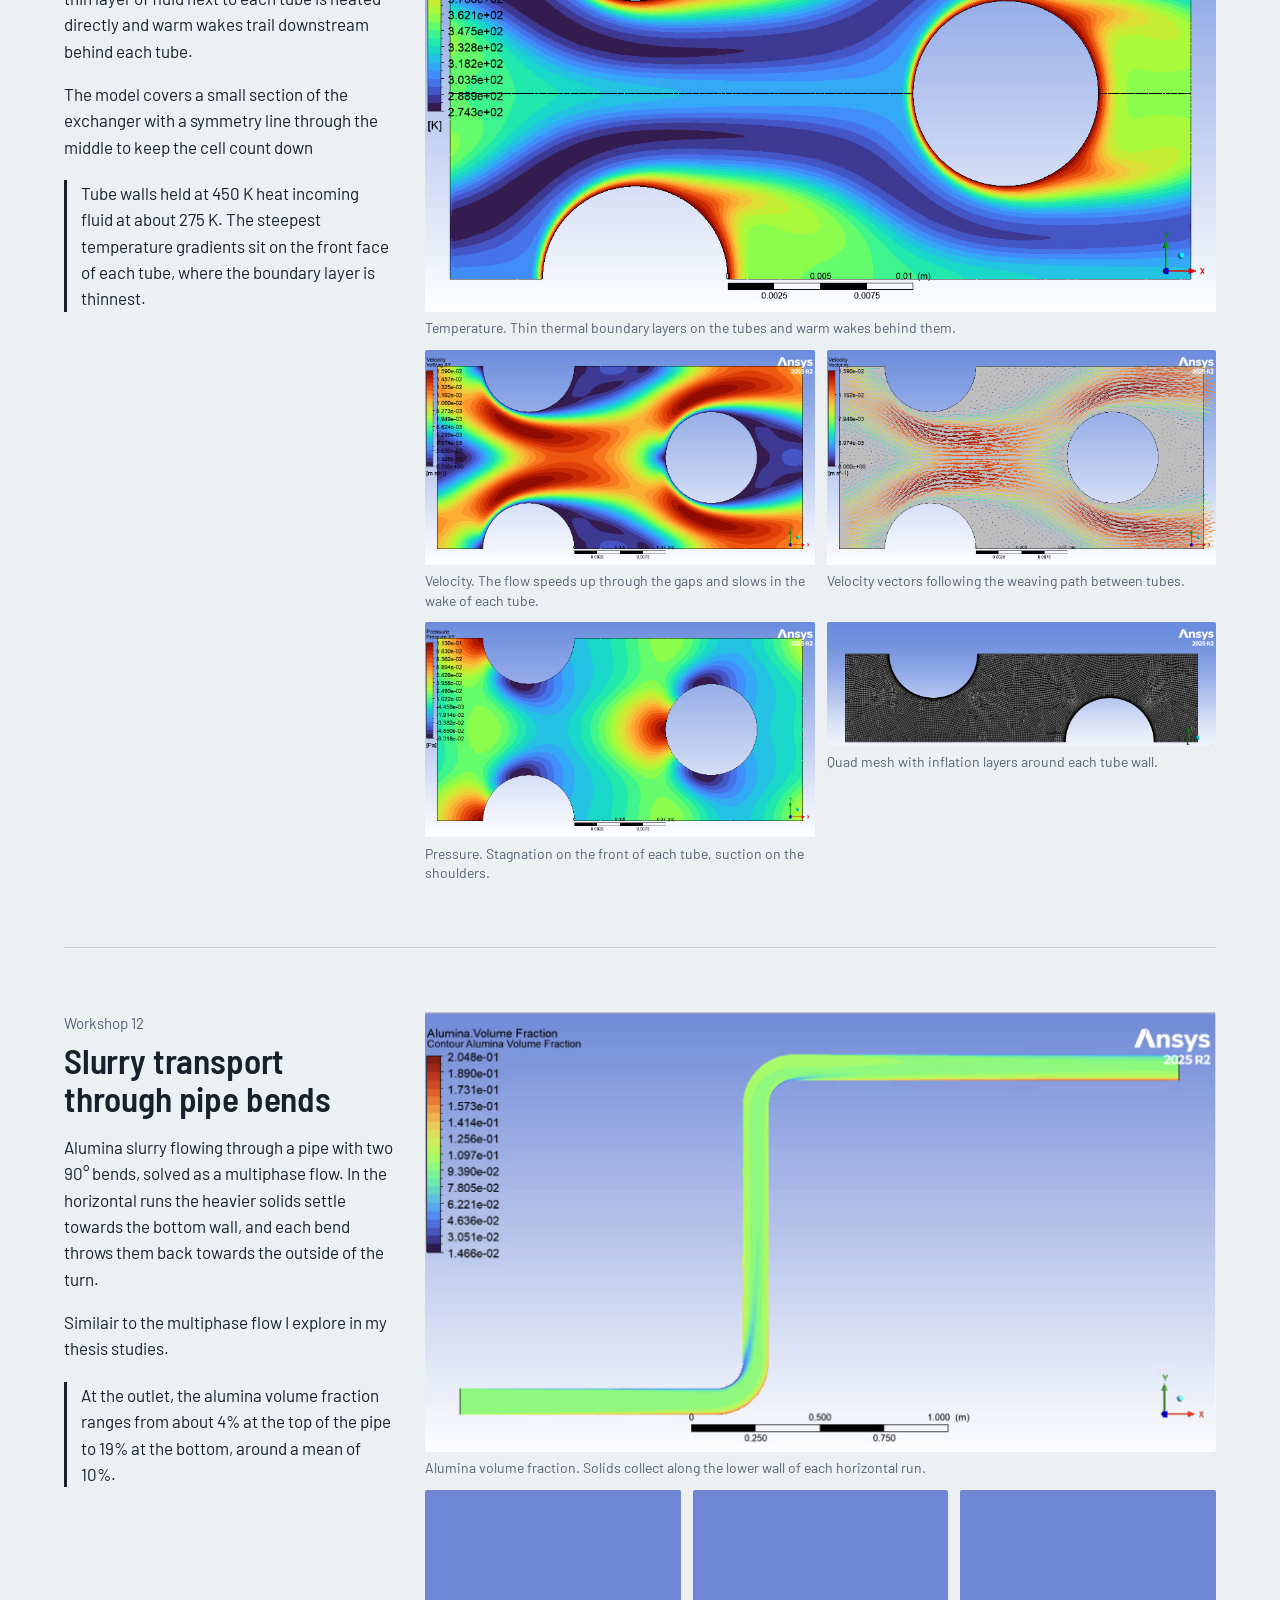
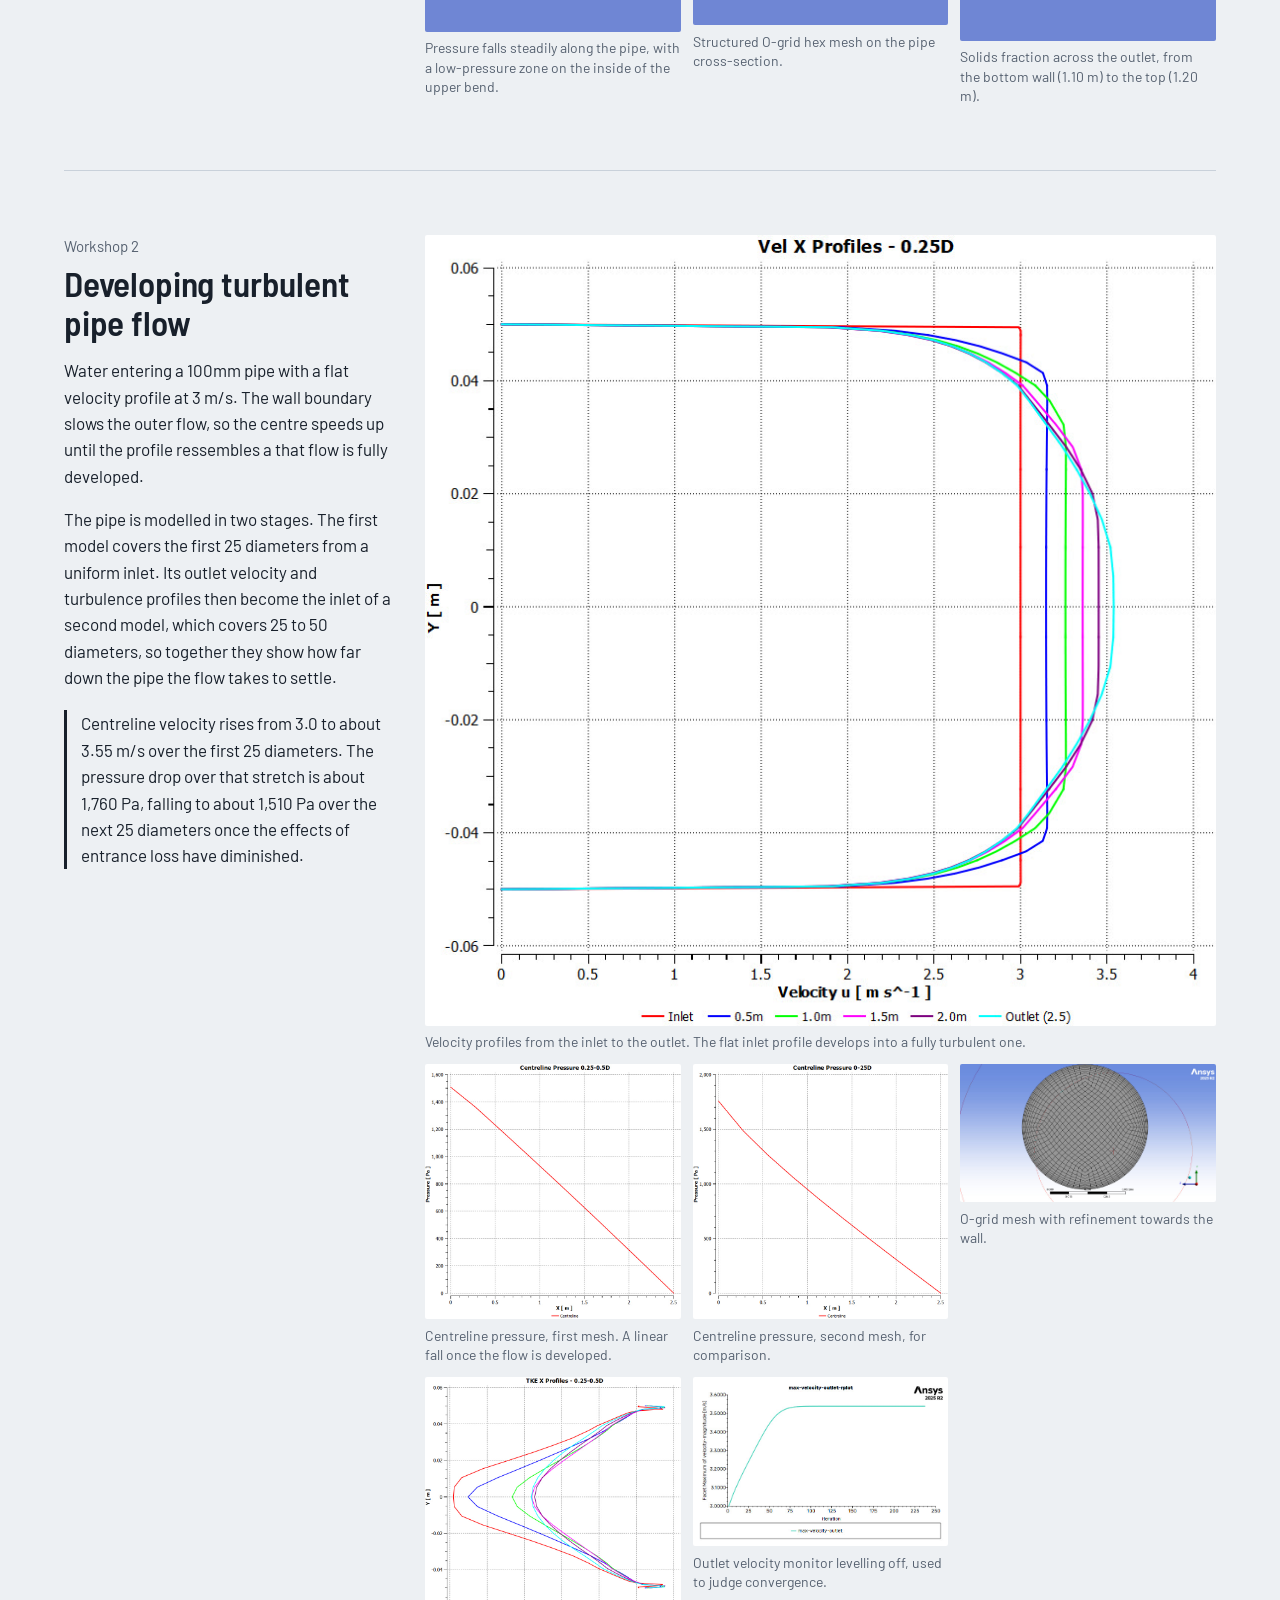
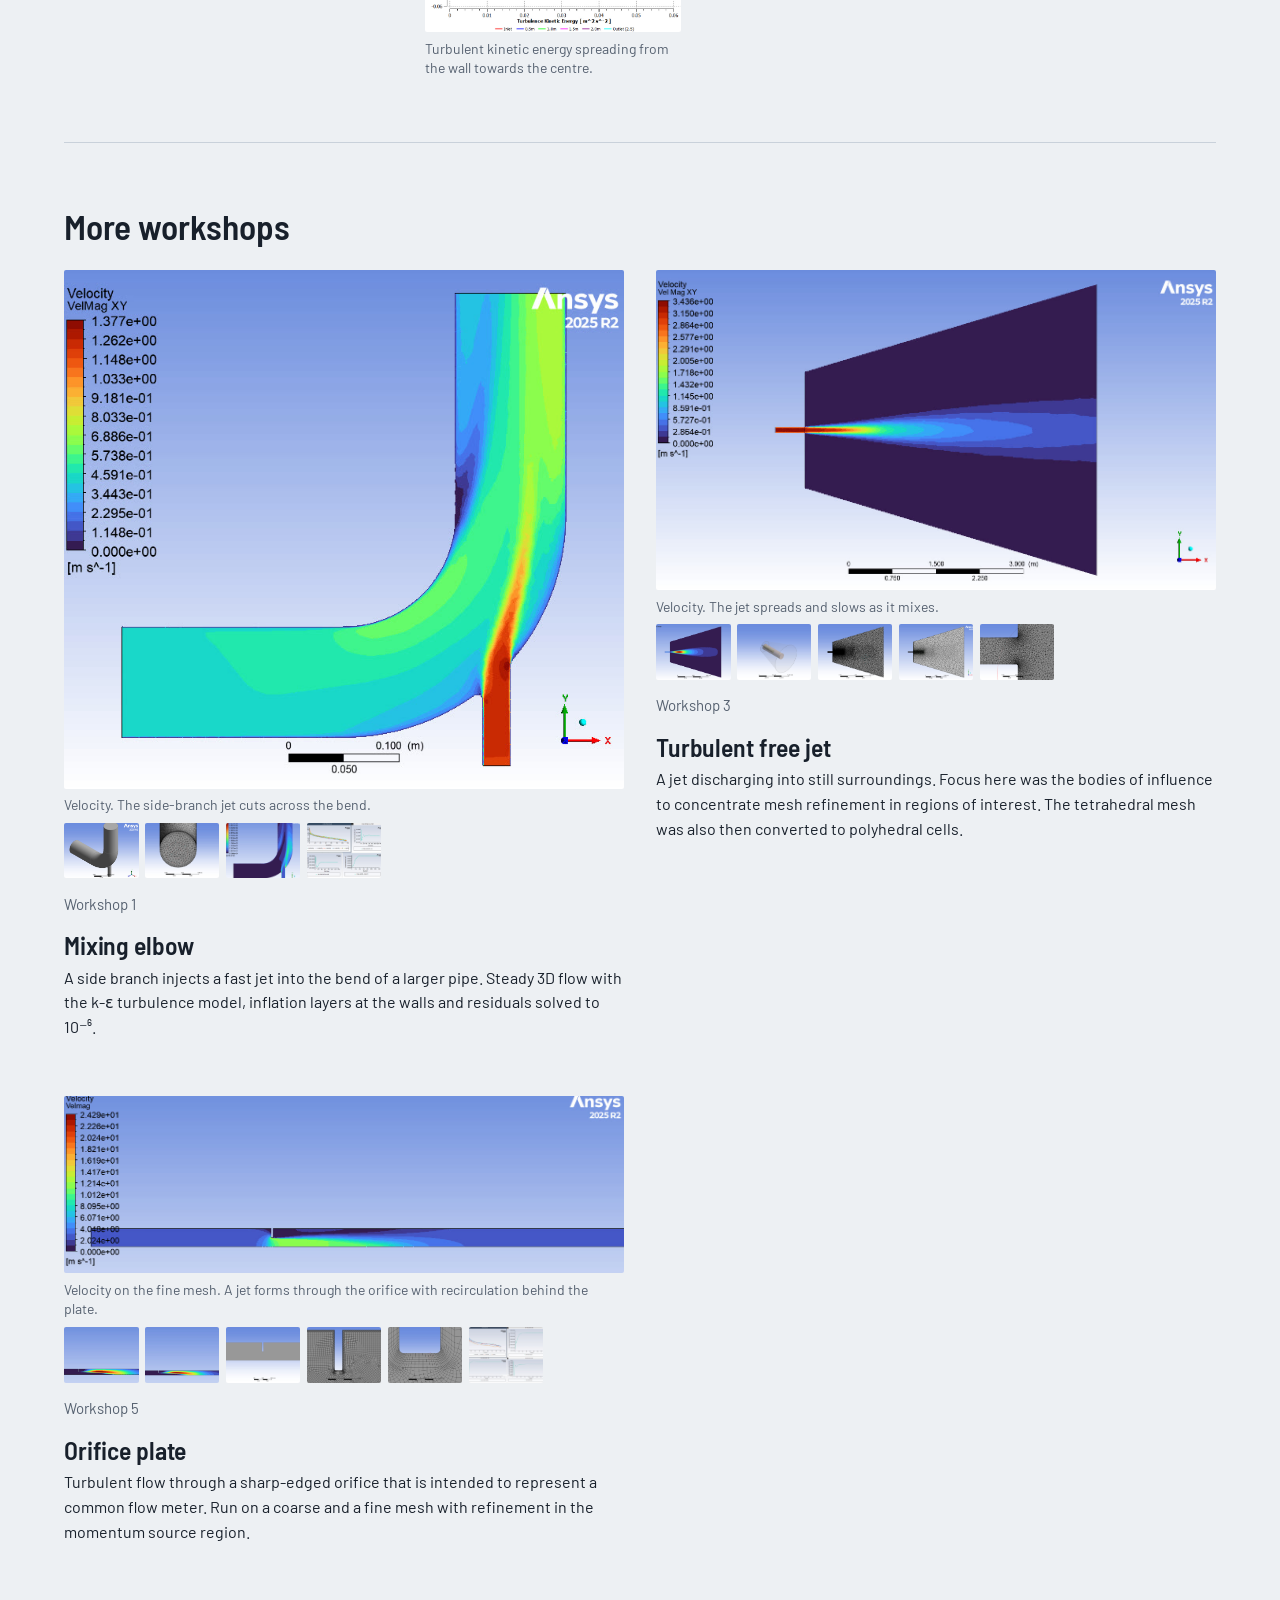
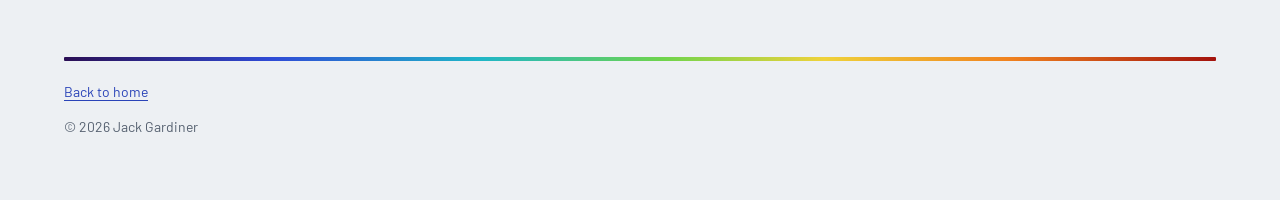
==== commit 0026f366: "Update cfd.html" ====
--- a/cfd.html
+++ b/cfd.html
@@ -27,23 +27,25 @@
       <p>Simulations I built in Ansys Fluent 2025 R2 over a semester of computational fluid dynamics workshops at UWA. Each one covers geometry, meshing, solver setup and post-processing. Select any image to enlarge it.</p>
       <div class="legend-block" aria-hidden="true">
         <div class="legend"></div>
-        <div class="legend-scale"><span>Mesh</span><span>Solve</span><span>Check</span></div>
+        <div class="legend-scale"><span>Meshing</span><span>Solution</span><span>Post-CFD</span></div>
       </div>
     </div>
 
-    <section id="animations" class="wrap study" aria-labelledby="animations-title">
+       <section id="animations" class="wrap study" aria-labelledby="animations-title">
       <div class="study-text">
         <p class="week">Workshops 8, 4 and 11</p>
         <h2 id="animations-title">Transient flows</h2>
-        <p>Three animations for time-dependent simulations, where the flow never settles to a steady state and the solution is marched forward in time.</p><p>Behind the cylinder, vortices peel off alternately from the top and bottom and travel downstream. The stirrer sheds vorticity from its blade tips, with the rotating region meshed separately from the stationary portion. The inkjet is a multiphase flow where the jet thins and breaks into a main droplet.</p>
+        <p>Three animations of time-dependent simulations.</p>
+        <p>Behind the cylinder, vortices peel off alternately from the top and bottom and travel downstream. The Y-velocity contours show alternating bands of increasing and decreasing velocity, which change the pressure distribution around the cylinder. This produces a cyclic force on the cylinder, which could cause destructive resonance if its frequency matched the natural frequency of the structure.</p>
+        <p>The stirrer sheds vorticity from its blade tips, with the rotating region meshed separately from the stationary portion. The inkjet is a multiphase flow where the jet thins and breaks into a main droplet.</p>
       </div>
-      <div class="figures"><figure class="lead"><video src="images/cfd/week08-vortex-shedding-vorticity.mp4" poster="images/cfd/week08-vortex-shedding-poster.jpg" width="1280" height="720" autoplay muted loop playsinline preload="metadata" aria-label="Animation of vorticity behind a cylinder, with vortices shed alternately from top and bottom."></video><figcaption>Workshop 8: vortex shedding behind a cylinder (vorticity).</figcaption></figure><figure><video src="images/cfd/week04-blade-stirrer-vorticity.mp4" poster="images/cfd/week04-blade-stirrer-poster.jpg" width="1280" height="720" autoplay muted loop playsinline preload="metadata" aria-label="Animation of vorticity around a rotating blade stirrer."></video><figcaption>Workshop 4: blade stirrer (vorticity).</figcaption></figure><figure><video src="images/cfd/week11-ink-jet-volume-fraction.mp4" poster="images/cfd/week11-ink-jet-poster.jpg" width="1280" height="720" autoplay muted loop playsinline preload="metadata" aria-label="Animation of an ink jet breaking up into droplets."></video><figcaption>Workshop 11: inkjet droplet formation (ink volume fraction).</figcaption></figure></div>
+      <div class="figures"><figure class="lead"><video src="images/cfd/week08-vortex-shedding-vorticity.mp4" poster="images/cfd/week08-vortex-shedding-poster.jpg" width="1280" height="720" autoplay muted loop playsinline preload="metadata" aria-label="Animation of vorticity behind a cylinder, with vortices shed alternately from top and bottom."></video><figcaption>Workshop 8: vortex shedding behind a cylinder (vorticity).</figcaption></figure><figure class="lead"><button type="button" data-full="images/cfd/week08b-vortex-force.png" data-group="animations" data-caption="Workshop 8: force on the cylinder over time." aria-label="Enlarge: force on the cylinder over time"><img src="images/cfd/week08b-vortex-force.png" alt="Plot of the force on the cylinder oscillating over time." loading="lazy"></button><figcaption>Workshop 8: force on the cylinder over time.</figcaption></figure><figure><video src="images/cfd/week04-blade-stirrer-vorticity.mp4" poster="images/cfd/week04-blade-stirrer-poster.jpg" width="1280" height="720" autoplay muted loop playsinline preload="metadata" aria-label="Animation of vorticity around a rotating blade stirrer."></video><figcaption>Workshop 4: blade stirrer (vorticity).</figcaption></figure><figure><video src="images/cfd/week11-ink-jet-volume-fraction.mp4" poster="images/cfd/week11-ink-jet-poster.jpg" width="1280" height="720" autoplay muted loop playsinline preload="metadata" aria-label="Animation of an ink jet breaking up into droplets."></video><figcaption>Workshop 11: inkjet droplet formation (ink volume fraction).</figcaption></figure></div>
     </section>
     <section id="heat-exchanger" class="wrap study" aria-labelledby="heat-exchanger-title">
       <div class="study-text">
         <p class="week">Workshop 6</p>
-        <h2 id="heat-exchanger-title">Tube-bank heat exchanger</h2>
-        <p>Cool fluid flowing across heated tubes. Only a thin layer of fluid next to each tube is heated directly and warm wakes trail downstream behind every tube.</p><p>The model covers a small section of the exchanger with a symmetry line through the middle, which keeps the cell count down</p><p class="finding">Tube walls held at 450 K heat incoming fluid at about 275 K. The steepest temperature gradients sit on the front face of each tube, where the boundary layer is thinnest.</p>
+        <h2 id="heat-exchanger-title">Heat exchanger</h2>
+        <p>Cool fluid flowing across heated tubes. Only a thin layer of fluid next to each tube is heated directly and warm wakes trail downstream behind each tube.</p><p>The model covers a small section of the exchanger with a symmetry line through the middle to keep the cell count down</p><p class="finding">Tube walls held at 450 K heat incoming fluid at about 275 K. The steepest temperature gradients sit on the front face of each tube, where the boundary layer is thinnest.</p>
       </div>
       <div class="figures"><figure class="lead"><button type="button" data-full="images/cfd/week06a-hx-temperature.jpg" data-group="heat-exchanger" data-caption="Temperature. Thin thermal boundary layers on the tubes and warm wakes behind them." aria-label="Enlarge: Temperature. Thin thermal boundary layers on the tubes and warm wakes behind them."><img src="images/cfd/week06a-hx-temperature.jpg" alt="Temperature contours around staggered tubes, thin hot boundary layers and warm wakes." width="1215" height="671" loading="lazy" decoding="async"></button><figcaption>Temperature. Thin thermal boundary layers on the tubes and warm wakes behind them.</figcaption></figure><figure><button type="button" data-full="images/cfd/week06b-hx-velocity.jpg" data-group="heat-exchanger" data-caption="Velocity. The flow speeds up through the gaps and slows in the wake of each tube." aria-label="Enlarge: Velocity. The flow speeds up through the gaps and slows in the wake of each tube."><img src="images/cfd/week06b-hx-velocity.jpg" alt="Velocity magnitude contours showing fast flow through the gaps between tubes and slow wakes behind them." width="1215" height="671" loading="lazy" decoding="async"></button><figcaption>Velocity. The flow speeds up through the gaps and slows in the wake of each tube.</figcaption></figure><figure><button type="button" data-full="images/cfd/week06c-hx-vectors.jpg" data-group="heat-exchanger" data-caption="Velocity vectors following the weaving path between tubes." aria-label="Enlarge: Velocity vectors following the weaving path between tubes."><img src="images/cfd/week06c-hx-vectors.jpg" alt="Velocity vectors weaving between the tubes." width="1215" height="671" loading="lazy" decoding="async"></button><figcaption>Velocity vectors following the weaving path between tubes.</figcaption></figure><figure><button type="button" data-full="images/cfd/week06d-hx-pressure.jpg" data-group="heat-exchanger" data-caption="Pressure. Stagnation on the front of each tube, suction on the shoulders." aria-label="Enlarge: Pressure. Stagnation on the front of each tube, suction on the shoulders."><img src="images/cfd/week06d-hx-pressure.jpg" alt="Pressure contours with high pressure on the front of each tube and low pressure on its shoulders." width="1215" height="671" loading="lazy" decoding="async"></button><figcaption>Pressure. Stagnation on the front of each tube, suction on the shoulders.</figcaption></figure><figure><button type="button" data-full="images/cfd/week06e-hx-mesh.jpg" data-group="heat-exchanger" data-caption="Quad mesh with inflation layers around each tube wall." aria-label="Enlarge: Quad mesh with inflation layers around each tube wall."><img src="images/cfd/week06e-hx-mesh.jpg" alt="Quad mesh with fine inflation layers around the tube walls." width="1218" height="385" loading="lazy" decoding="async"></button><figcaption>Quad mesh with inflation layers around each tube wall.</figcaption></figure></div>
     </section>
@@ -59,7 +61,7 @@
       <div class="study-text">
         <p class="week">Workshop 2</p>
         <h2 id="pipe-flow-title">Developing turbulent pipe flow</h2>
-        <p>Fluid entering a 2.5 m pipe with a flat velocity profile at 3 m/s. Friction at the wall slows the outer flow, so the centre speeds up until the profile stops changing and the flow is fully developed.</p><p>I ran it on two mesh settings and compared the results, rather than trusting a single mesh.</p><p class="finding">Centreline velocity rises from 3.0 to about 3.55 m/s along the pipe. The two meshes predict inlet pressures of about 1,510 Pa and 1,760 Pa, a 15% difference that shows why pressure drop needs a mesh check.</p>
+        <p>Water entering a 100mm pipe with a flat velocity profile at 3 m/s. The wall boundary slows the outer flow, so the centre speeds up until the profile ressembles a that flow is fully developed.</p><p>The pipe is modelled in two stages. The first model covers the first 25 diameters from a uniform inlet. Its outlet velocity and turbulence profiles then become the inlet of a second model, which covers 25 to 50 diameters, so together they show how far down the pipe the flow takes to settle.</p><p class="finding">Centreline velocity rises from 3.0 to about 3.55 m/s over the first 25 diameters. The pressure drop over that stretch is about 1,760 Pa, falling to about 1,510 Pa over the next 25 diameters once the effects of entrance loss have diminished.</p>
       </div>
       <div class="figures three"><figure class="lead"><button type="button" data-full="images/cfd/week02a-pipe-velocity-profiles.jpg" data-group="pipe-flow" data-caption="Velocity profiles from the inlet to the outlet. The flat inlet profile develops into a fully turbulent one." aria-label="Enlarge: Velocity profiles from the inlet to the outlet. The flat inlet profile develops into a fully turbulent one."><img src="images/cfd/week02a-pipe-velocity-profiles.jpg" alt="Graph of velocity profiles at stations along the pipe, from flat at the inlet to a rounded turbulent profile at the outlet." width="800" height="800" loading="lazy" decoding="async"></button><figcaption>Velocity profiles from the inlet to the outlet. The flat inlet profile develops into a fully turbulent one.</figcaption></figure><figure><button type="button" data-full="images/cfd/week02b-pipe-centreline-pressure.jpg" data-group="pipe-flow" data-caption="Centreline pressure, first mesh. A linear fall once the flow is developed." aria-label="Enlarge: Centreline pressure, first mesh. A linear fall once the flow is developed."><img src="images/cfd/week02b-pipe-centreline-pressure.jpg" alt="Graph of centreline pressure falling linearly from about 1,510 Pa to zero." width="800" height="800" loading="lazy" decoding="async"></button><figcaption>Centreline pressure, first mesh. A linear fall once the flow is developed.</figcaption></figure><figure><button type="button" data-full="images/cfd/week02f-pipe-centreline-pressure-mesh2.jpg" data-group="pipe-flow" data-caption="Centreline pressure, second mesh, for comparison." aria-label="Enlarge: Centreline pressure, second mesh, for comparison."><img src="images/cfd/week02f-pipe-centreline-pressure-mesh2.jpg" alt="Graph of centreline pressure falling from about 1,760 Pa to zero." width="800" height="800" loading="lazy" decoding="async"></button><figcaption>Centreline pressure, second mesh, for comparison.</figcaption></figure><figure><button type="button" data-full="images/cfd/week02c-pipe-mesh-outlet.jpg" data-group="pipe-flow" data-caption="O-grid mesh with refinement towards the wall." aria-label="Enlarge: O-grid mesh with refinement towards the wall."><img src="images/cfd/week02c-pipe-mesh-outlet.jpg" alt="O-grid mesh on the pipe cross-section with refinement at the wall." width="1202" height="652" loading="lazy" decoding="async"></button><figcaption>O-grid mesh with refinement towards the wall.</figcaption></figure><figure><button type="button" data-full="images/cfd/week02d-pipe-tke-profiles.jpg" data-group="pipe-flow" data-caption="Turbulent kinetic energy spreading from the wall towards the centre." aria-label="Enlarge: Turbulent kinetic energy spreading from the wall towards the centre."><img src="images/cfd/week02d-pipe-tke-profiles.jpg" alt="Graph of turbulent kinetic energy profiles across the pipe at several stations." width="800" height="800" loading="lazy" decoding="async"></button><figcaption>Turbulent kinetic energy spreading from the wall towards the centre.</figcaption></figure><figure><button type="button" data-full="images/cfd/week02e-pipe-convergence.jpg" data-group="pipe-flow" data-caption="Outlet velocity monitor levelling off, used to judge convergence." aria-label="Enlarge: Outlet velocity monitor levelling off, used to judge convergence."><img src="images/cfd/week02e-pipe-convergence.jpg" alt="Graph of maximum outlet velocity against iteration, levelling off near 3.54 m/s." width="685" height="454" loading="lazy" decoding="async"></button><figcaption>Outlet velocity monitor levelling off, used to judge convergence.</figcaption></figure></div>
     </section>
@@ -79,14 +81,14 @@
         <div class="thumbs"><button type="button" data-full="images/cfd/week03b-jet-tke.jpg" data-group="g1" data-caption="Turbulence peaks in the shear layer." aria-label="Enlarge: Turbulence peaks in the shear layer."><img src="images/cfd/week03b-jet-tke.jpg" alt="Turbulent kinetic energy peaking in the jet shear layer." width="1179" height="675" loading="lazy" decoding="async"></button><button type="button" data-full="images/cfd/week03c-jet-body-of-influence.jpg" data-group="g1" data-caption="Bodies of influence for mesh refinement." aria-label="Enlarge: Bodies of influence for mesh refinement."><img src="images/cfd/week03c-jet-body-of-influence.jpg" alt="Nested refinement zones along the jet." width="1092" height="608" loading="lazy" decoding="async"></button><button type="button" data-full="images/cfd/week03d-jet-tet-mesh.jpg" data-group="g1" data-caption="Tetrahedral mesh." aria-label="Enlarge: Tetrahedral mesh."><img src="images/cfd/week03d-jet-tet-mesh.jpg" alt="Tetrahedral mesh cross-section." width="1177" height="652" loading="lazy" decoding="async"></button><button type="button" data-full="images/cfd/week03e-jet-poly-mesh.jpg" data-group="g1" data-caption="The same domain as a polyhedral mesh." aria-label="Enlarge: The same domain as a polyhedral mesh."><img src="images/cfd/week03e-jet-poly-mesh.jpg" alt="Polyhedral mesh cross-section." width="942" height="675" loading="lazy" decoding="async"></button><button type="button" data-full="images/cfd/week03f-jet-nozzle-mesh.jpg" data-group="g1" data-caption="Inflation layers through the nozzle." aria-label="Enlarge: Inflation layers through the nozzle."><img src="images/cfd/week03f-jet-nozzle-mesh.jpg" alt="Mesh through the nozzle with inflation layers." width="1177" height="652" loading="lazy" decoding="async"></button></div>
         <p class="week">Workshop 3</p>
         <h3>Turbulent free jet</h3>
-        <p>A jet discharging into still surroundings. Bodies of influence concentrate cells along the jet path, and the tetrahedral mesh was converted to polyhedral cells.</p>
+        <p>A jet discharging into still surroundings. Focus here was the bodies of influence to concentrate mesh refinement in regions of interest. The tetrahedral mesh was also then converted to polyhedral cells.</p>
       </article>
       <article class="tile">
         <div class="figures"><figure class="lead"><button type="button" data-full="images/cfd/week05a-orifice-velocity-fine.jpg" data-group="g2" data-caption="Velocity on the fine mesh. A jet forms through the orifice with recirculation behind the plate." aria-label="Enlarge: Velocity on the fine mesh. A jet forms through the orifice with recirculation behind the plate."><img src="images/cfd/week05a-orifice-velocity-fine.jpg" alt="Velocity contour of a jet through an orifice plate with recirculation behind it." width="1215" height="385" loading="lazy" decoding="async"></button><figcaption>Velocity on the fine mesh. A jet forms through the orifice with recirculation behind the plate.</figcaption></figure></div>
         <div class="thumbs"><button type="button" data-full="images/cfd/week05b-orifice-tke-fine.jpg" data-group="g2" data-caption="Turbulent kinetic energy, fine mesh (peak 6.71 m²/s²)." aria-label="Enlarge: Turbulent kinetic energy, fine mesh (peak 6.71 m²/s²)."><img src="images/cfd/week05b-orifice-tke-fine.jpg" alt="Turbulent kinetic energy on the fine mesh." width="1215" height="385" loading="lazy" decoding="async"></button><button type="button" data-full="images/cfd/week05c-orifice-tke-coarse.jpg" data-group="g2" data-caption="Turbulent kinetic energy, coarse mesh (peak 6.48 m²/s²)." aria-label="Enlarge: Turbulent kinetic energy, coarse mesh (peak 6.48 m²/s²)."><img src="images/cfd/week05c-orifice-tke-coarse.jpg" alt="Turbulent kinetic energy on the coarse mesh." width="1143" height="380" loading="lazy" decoding="async"></button><button type="button" data-full="images/cfd/week05d-orifice-geometry.jpg" data-group="g2" data-caption="Orifice geometry." aria-label="Enlarge: Orifice geometry."><img src="images/cfd/week05d-orifice-geometry.jpg" alt="Close-up of the orifice geometry." width="1134" height="635" loading="lazy" decoding="async"></button><button type="button" data-full="images/cfd/week05e-orifice-mesh.jpg" data-group="g2" data-caption="Quad mesh around the orifice." aria-label="Enlarge: Quad mesh around the orifice."><img src="images/cfd/week05e-orifice-mesh.jpg" alt="Quad mesh around the orifice." width="1218" height="665" loading="lazy" decoding="async"></button><button type="button" data-full="images/cfd/week05f-orifice-mesh-closeup.jpg" data-group="g2" data-caption="Inflation layers around the orifice lip." aria-label="Enlarge: Inflation layers around the orifice lip."><img src="images/cfd/week05f-orifice-mesh-closeup.jpg" alt="Inflation layers wrapping the orifice lip." width="1218" height="665" loading="lazy" decoding="async"></button><button type="button" data-full="images/cfd/week05g-orifice-convergence.jpg" data-group="g2" data-caption="Residuals and solution monitors." aria-label="Enlarge: Residuals and solution monitors."><img src="images/cfd/week05g-orifice-convergence.jpg" alt="Residuals and monitor plots." width="1600" height="980" loading="lazy" decoding="async"></button></div>
         <p class="week">Workshop 5</p>
         <h3>Orifice plate</h3>
-        <p>Turbulent flow through a sharp-edged orifice, the basis of a common flow meter. Run on a coarse and a fine mesh: peak turbulent kinetic energy agrees within 3.5%.</p>
+        <p>Turbulent flow through a sharp-edged orifice that is intended to represent a common flow meter. Run on a coarse and a fine mesh with refinement in the momentum source region.</p>
       </article>
       </div>
     </section>
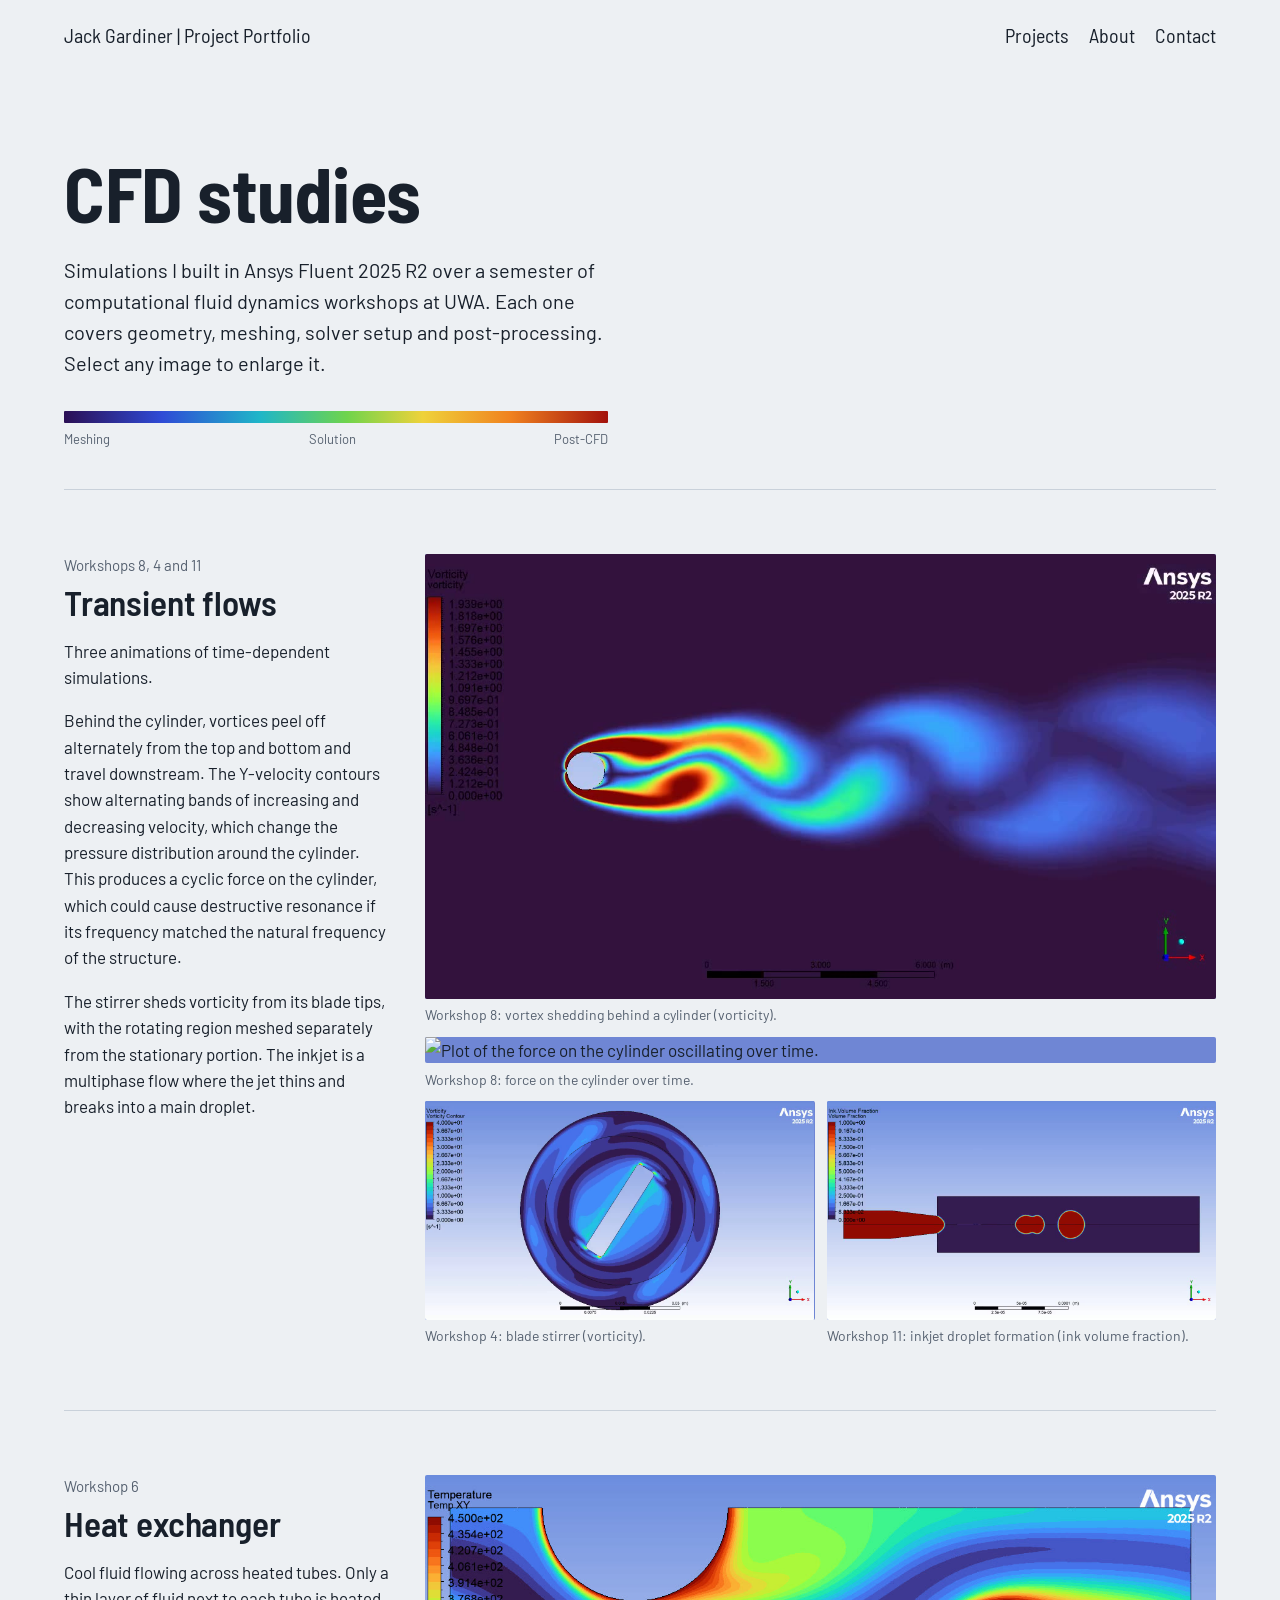
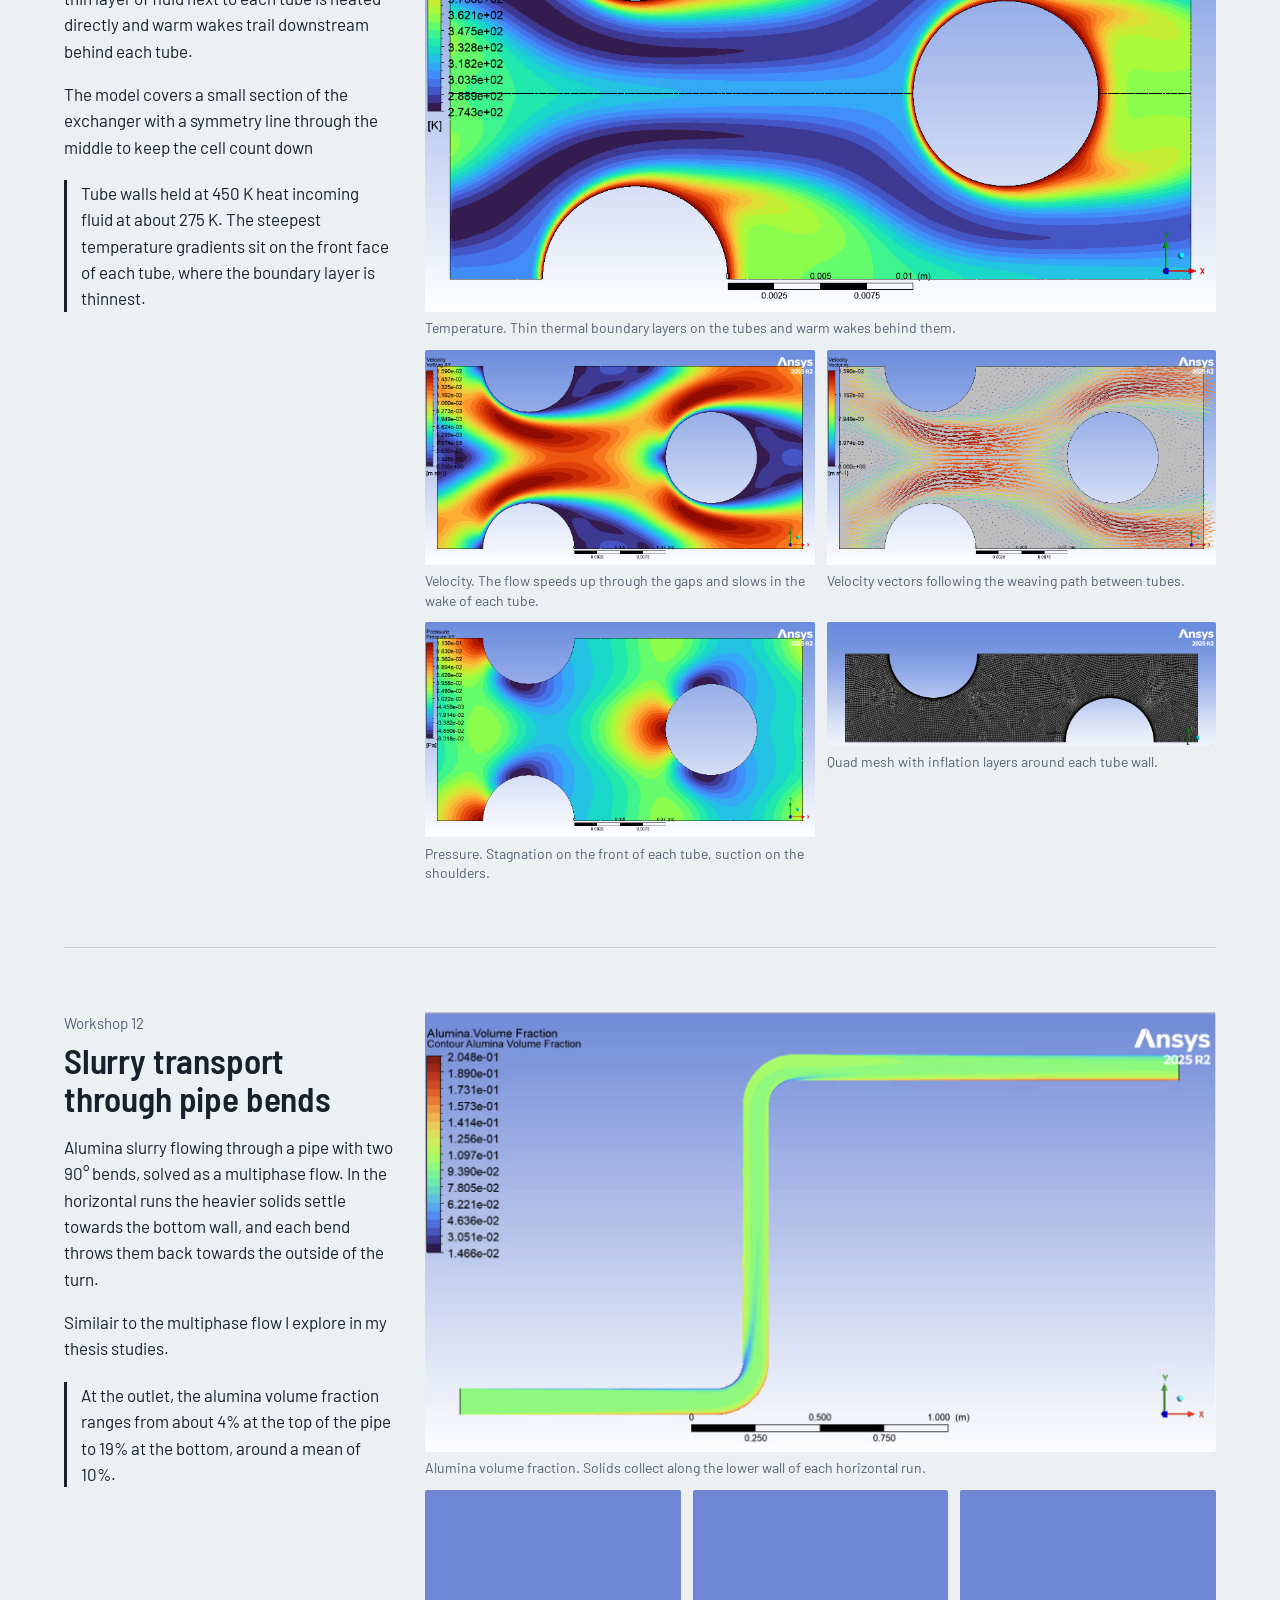
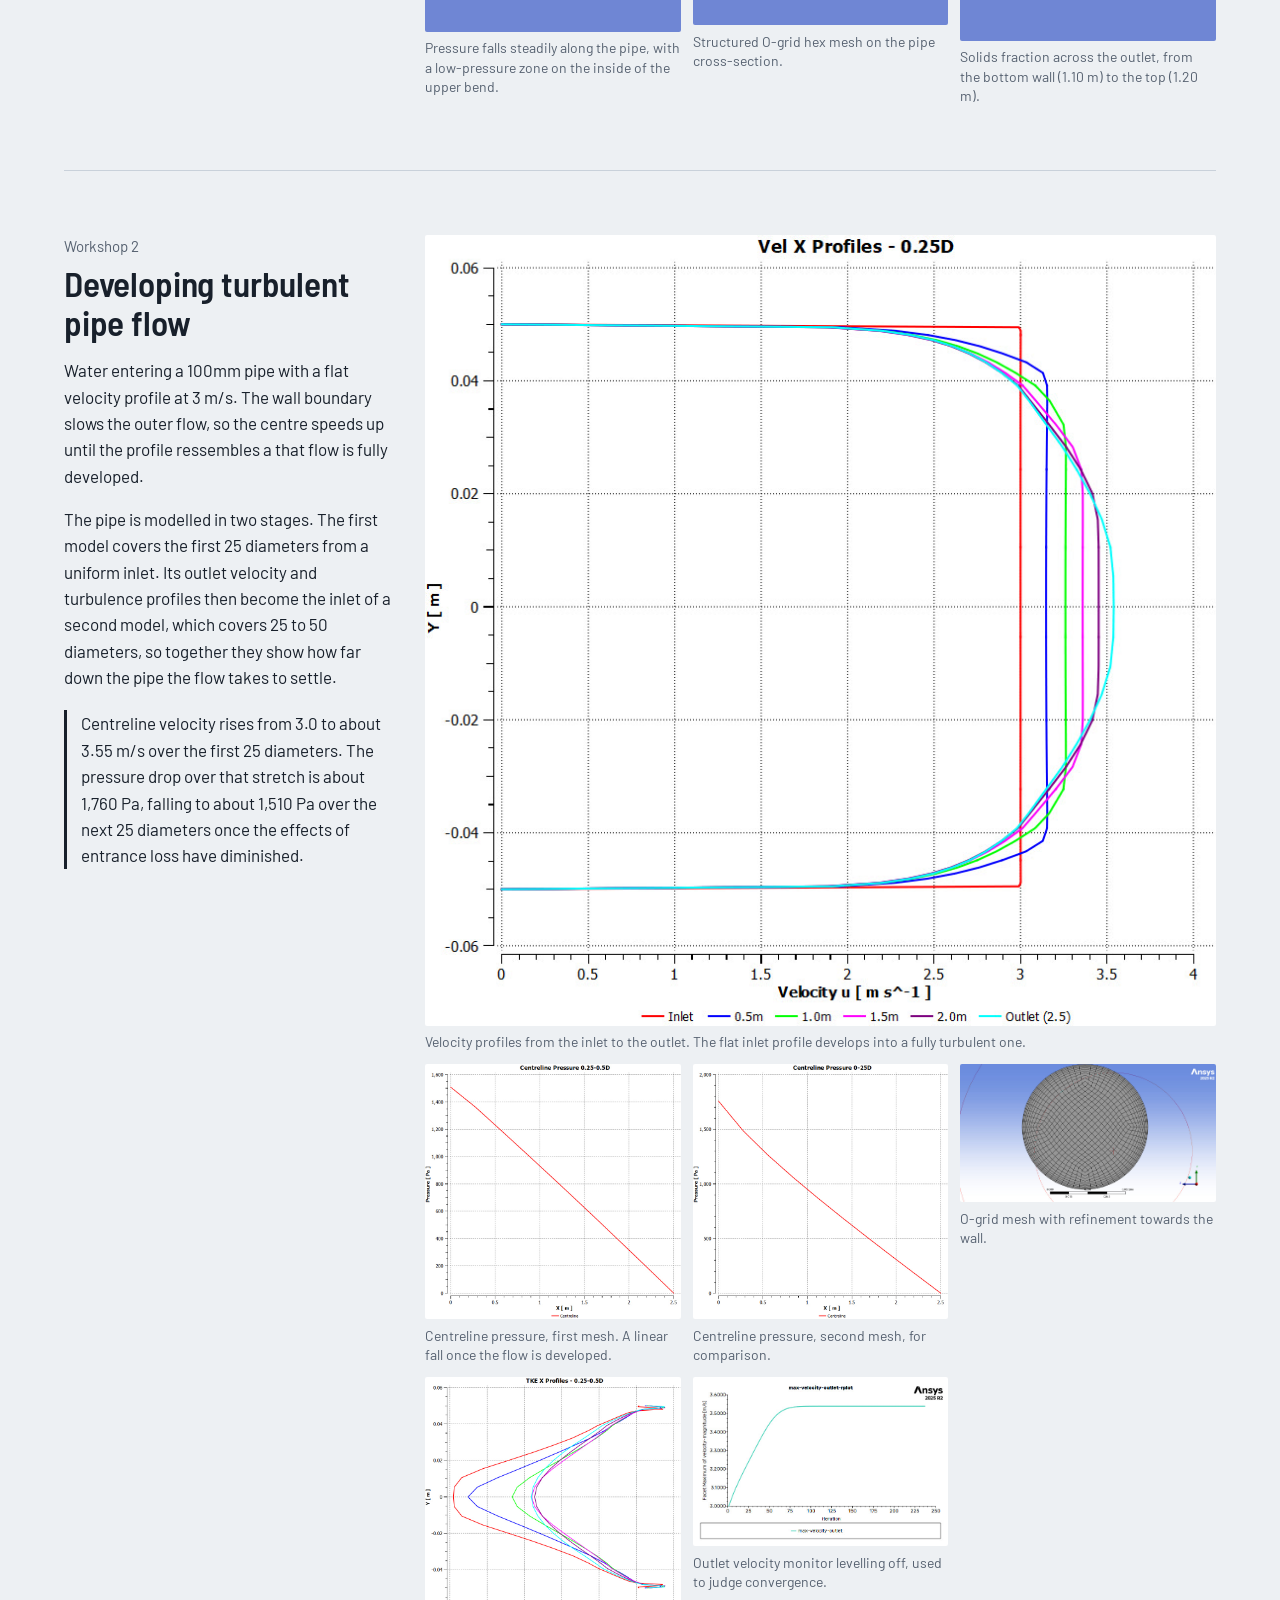
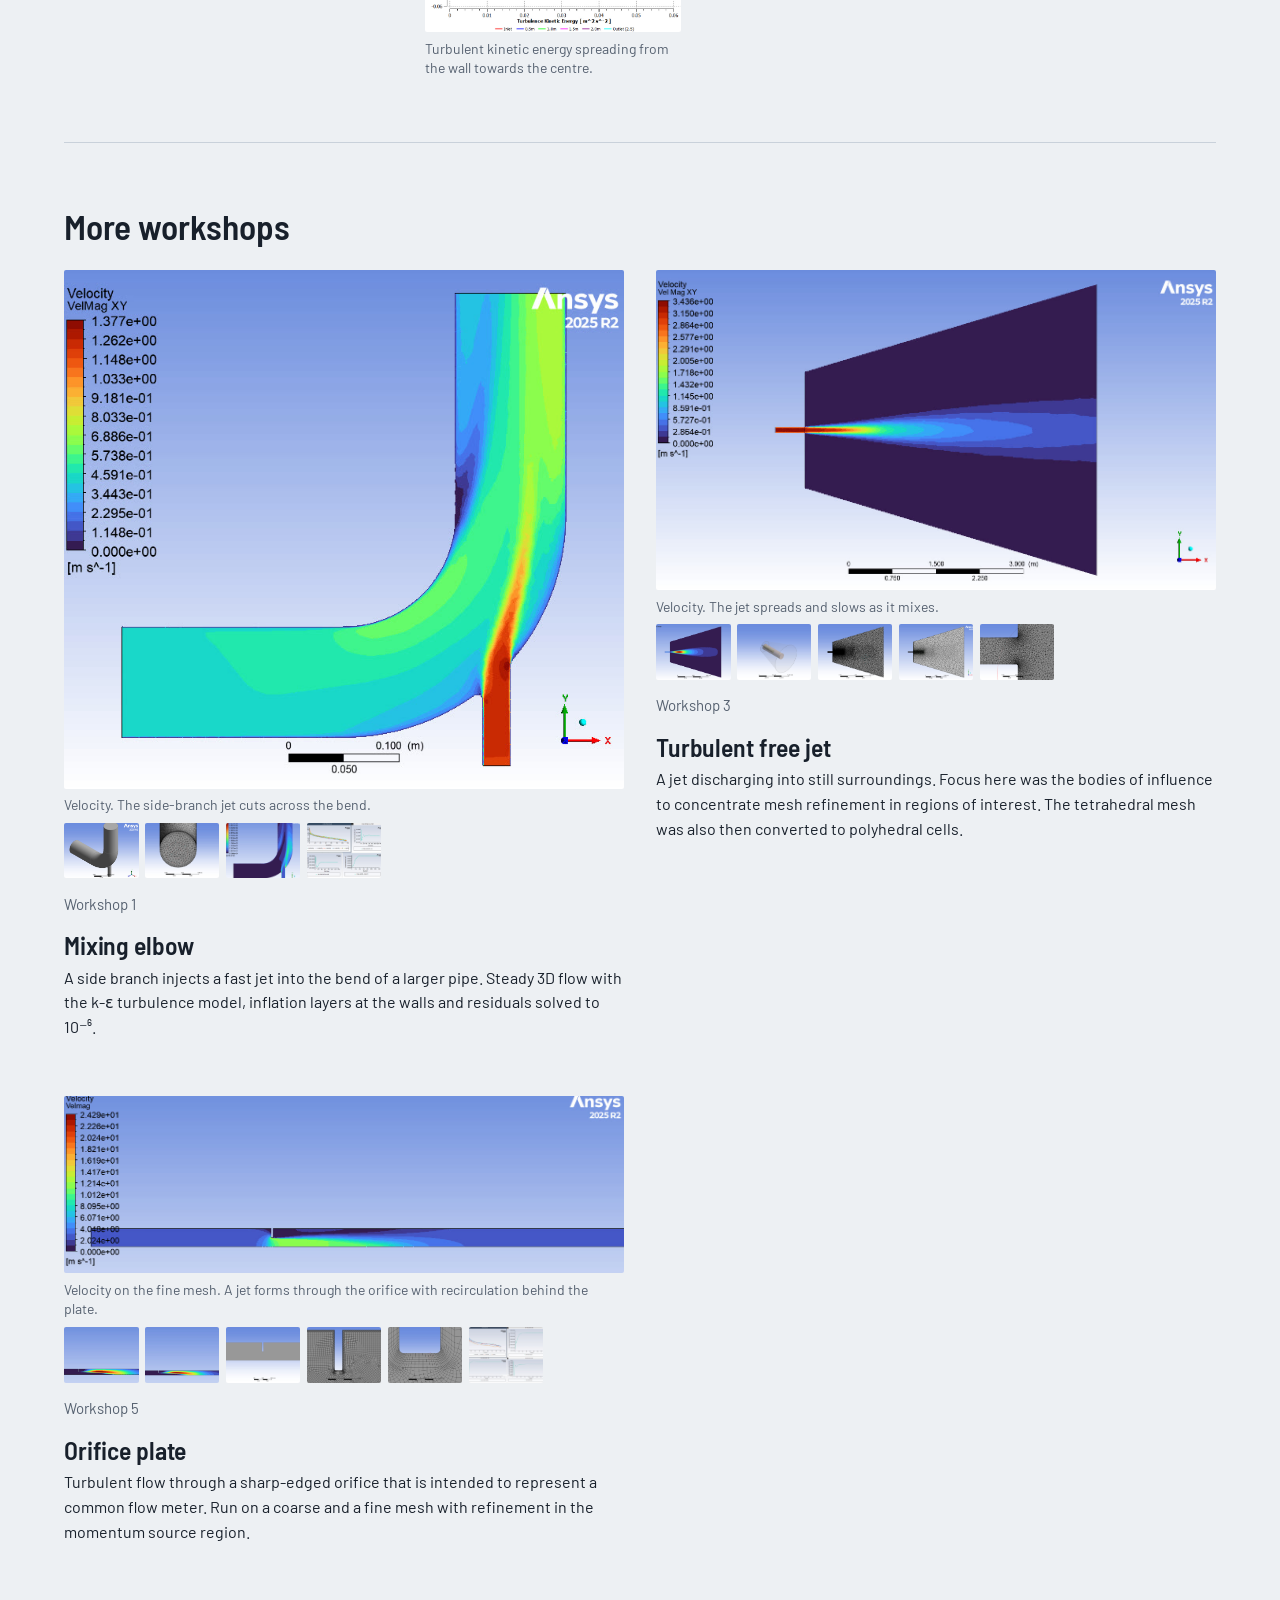
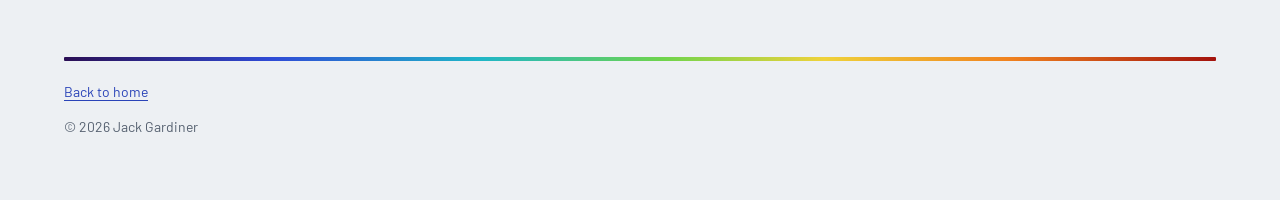
==== commit 4cec0d90: "Update cfd.html" ====
--- a/cfd.html
+++ b/cfd.html
@@ -13,7 +13,7 @@
 <body>
 
   <header class="wrap site-head">
-    <a href="index.html">Jack Gardiner</a>
+    <a href="index.html">Jack Gardiner | Project Portfolio</a>
     <nav aria-label="Main">
       <a href="index.html#projects">Projects</a>
       <a href="index.html#about">About</a>
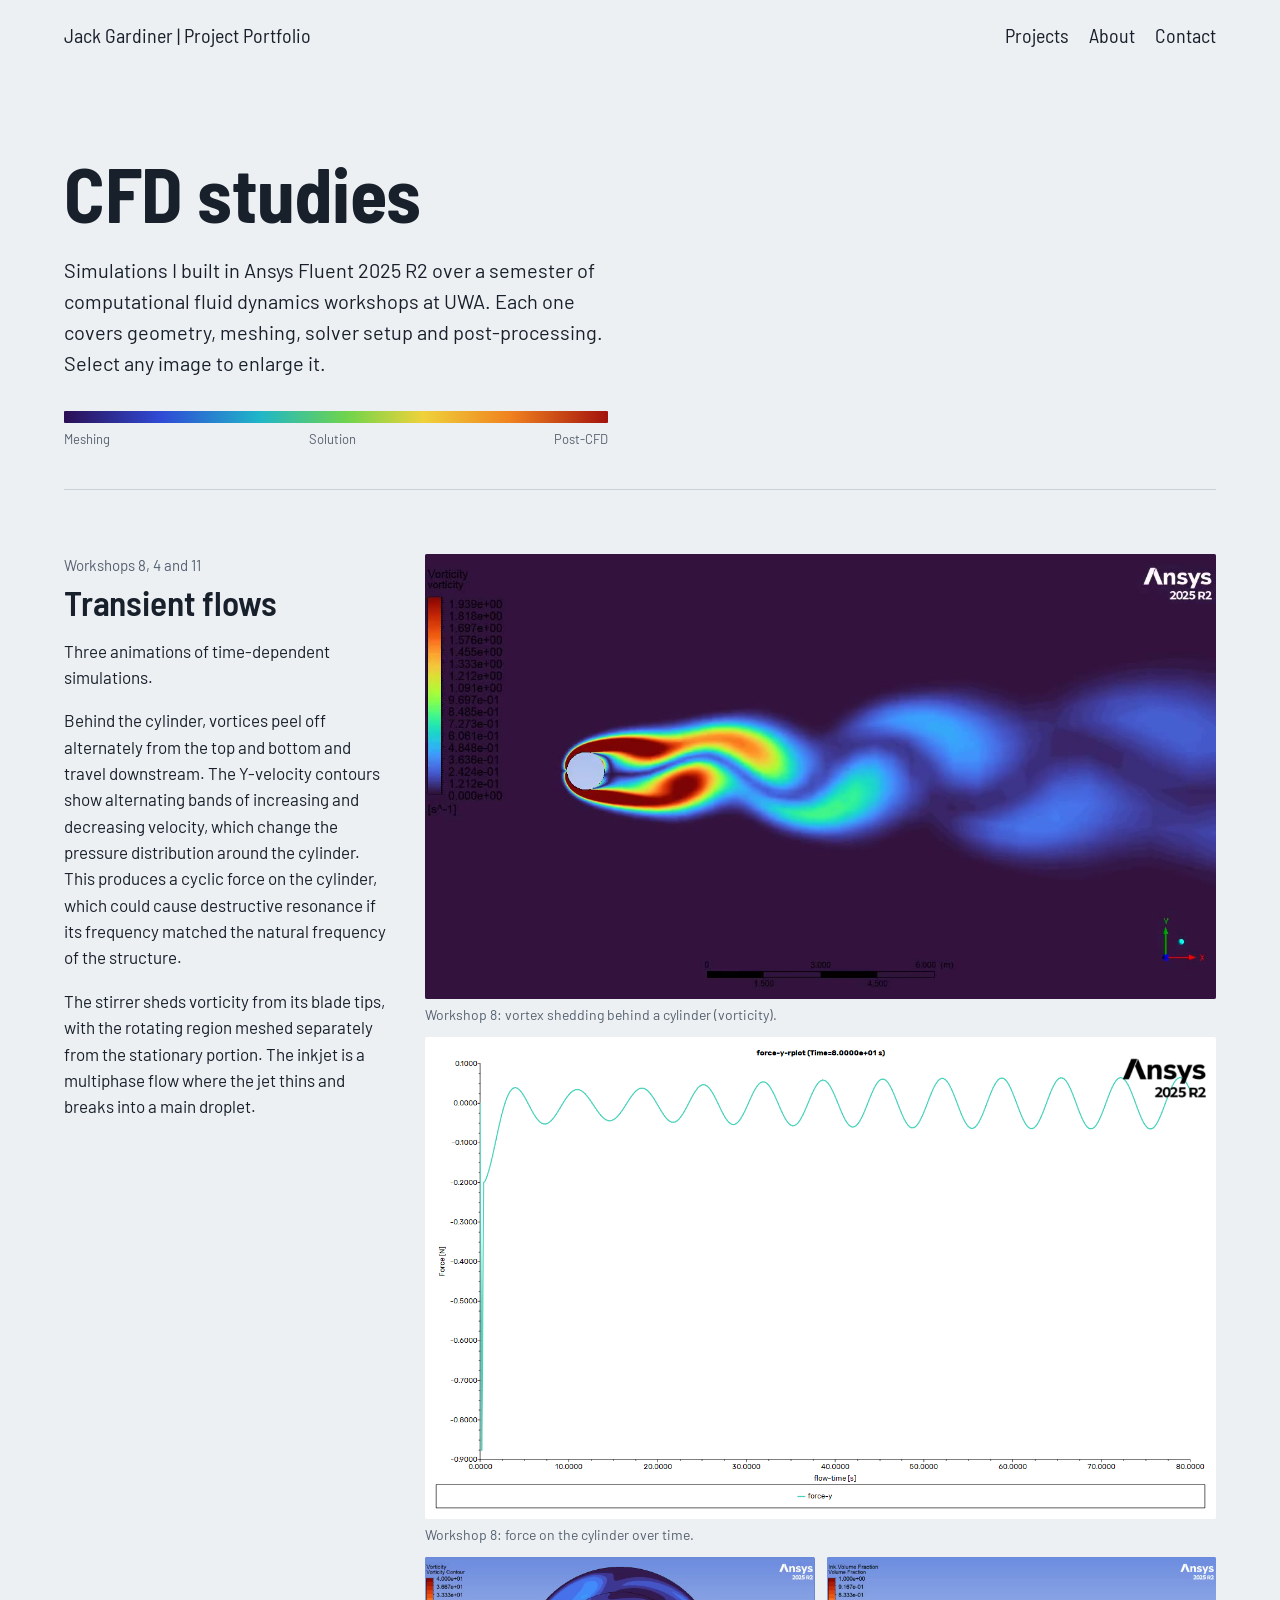
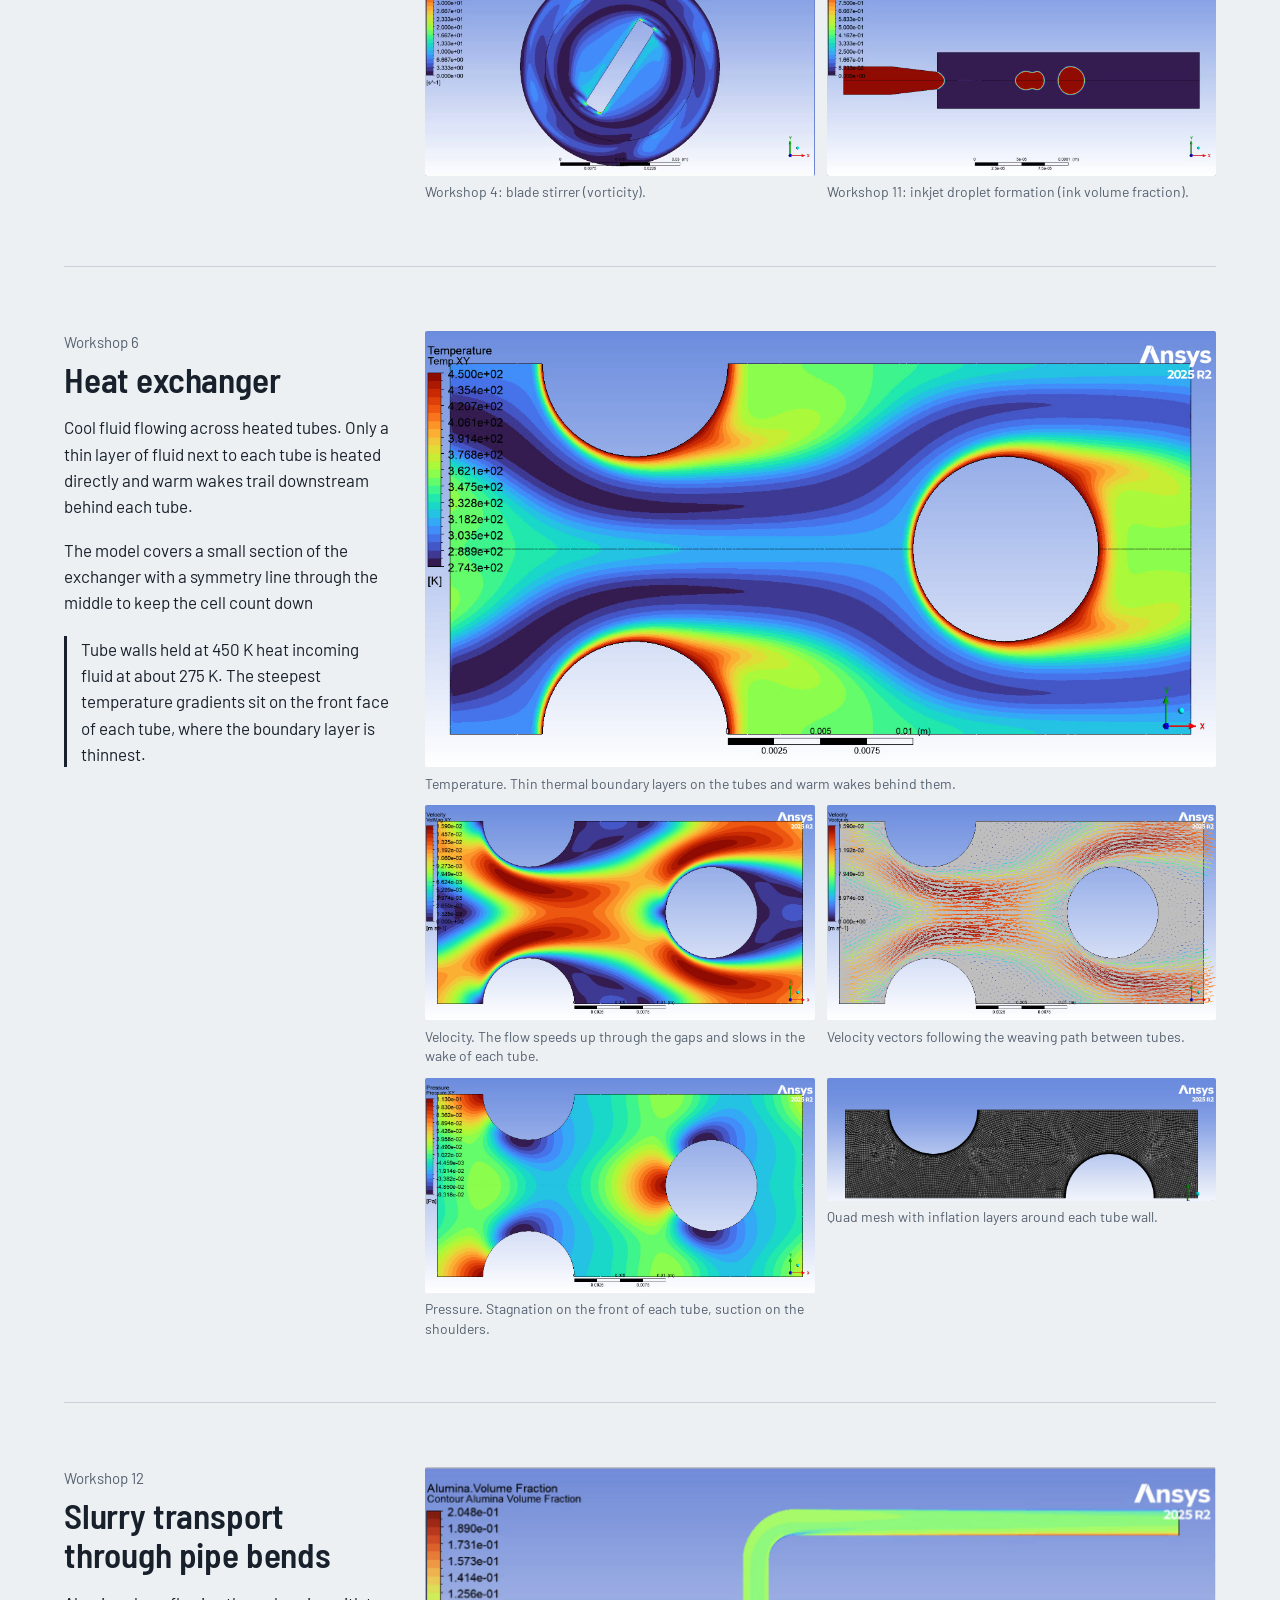
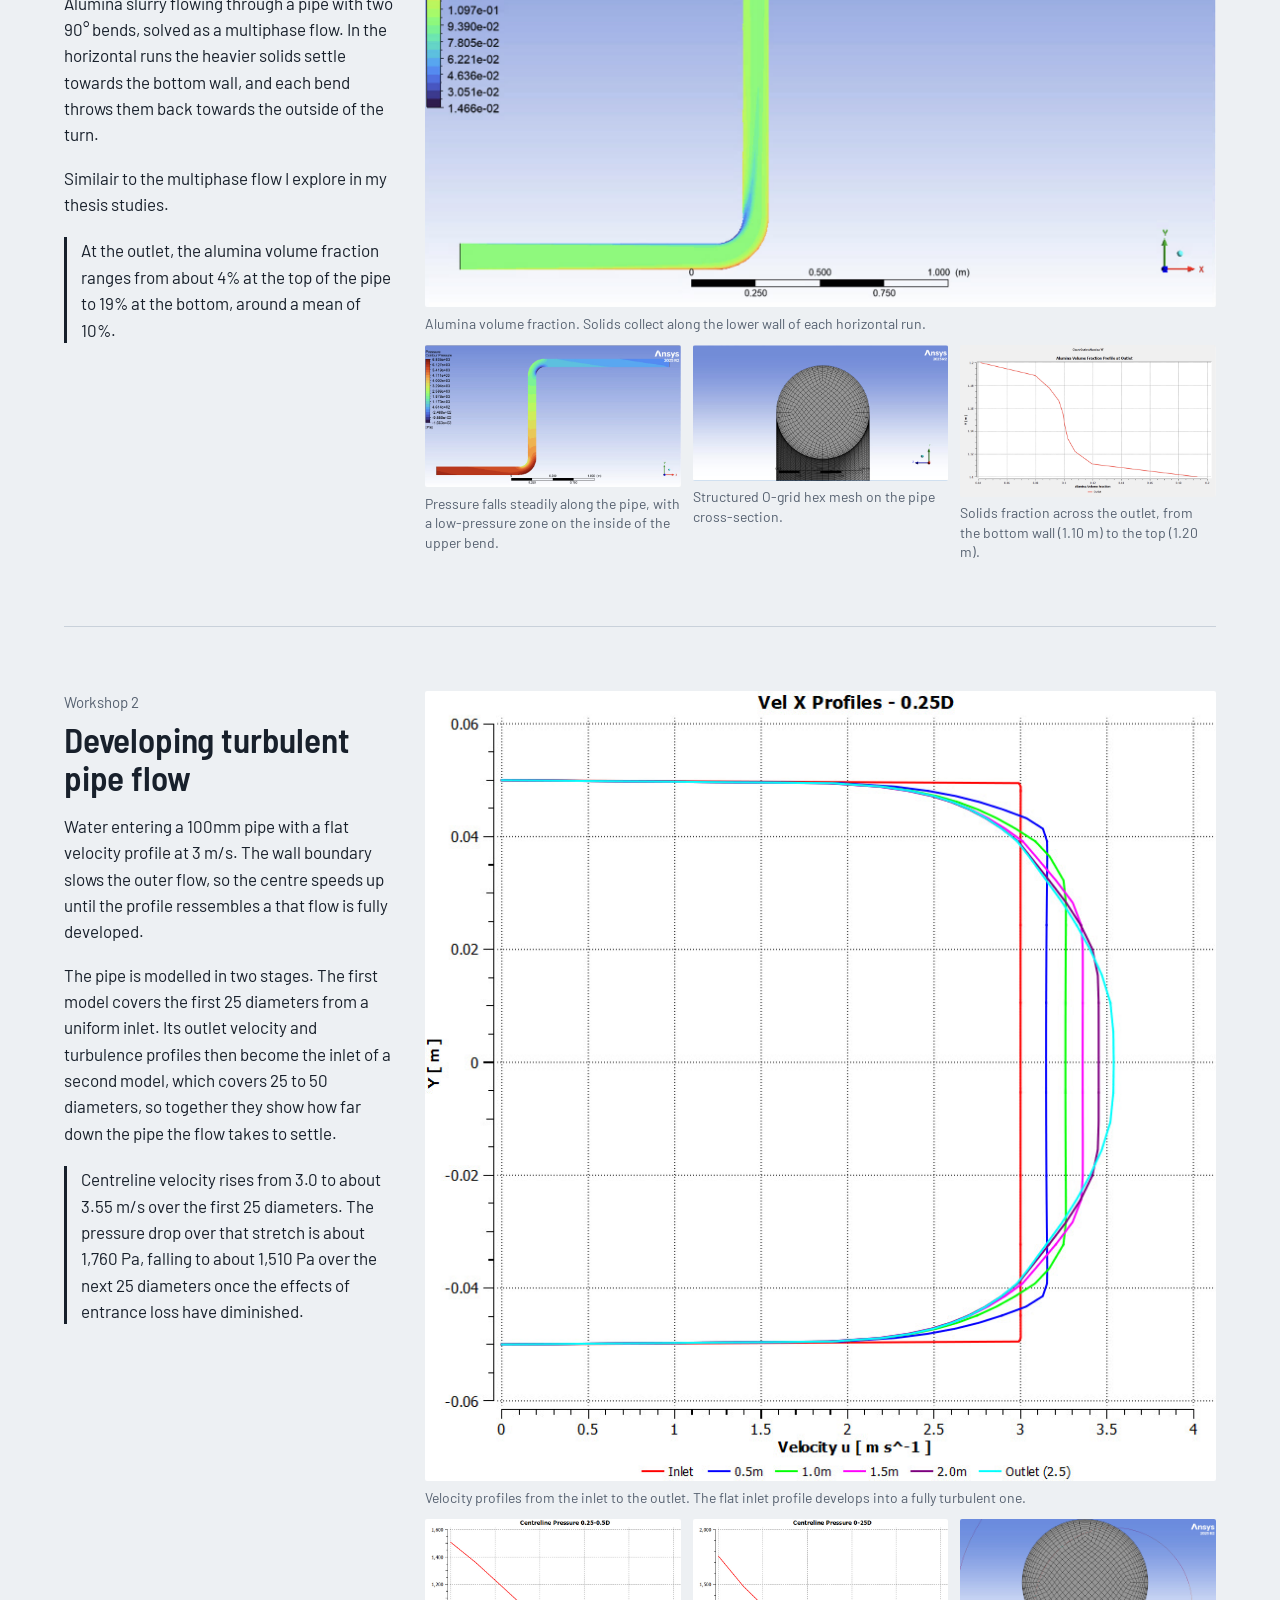
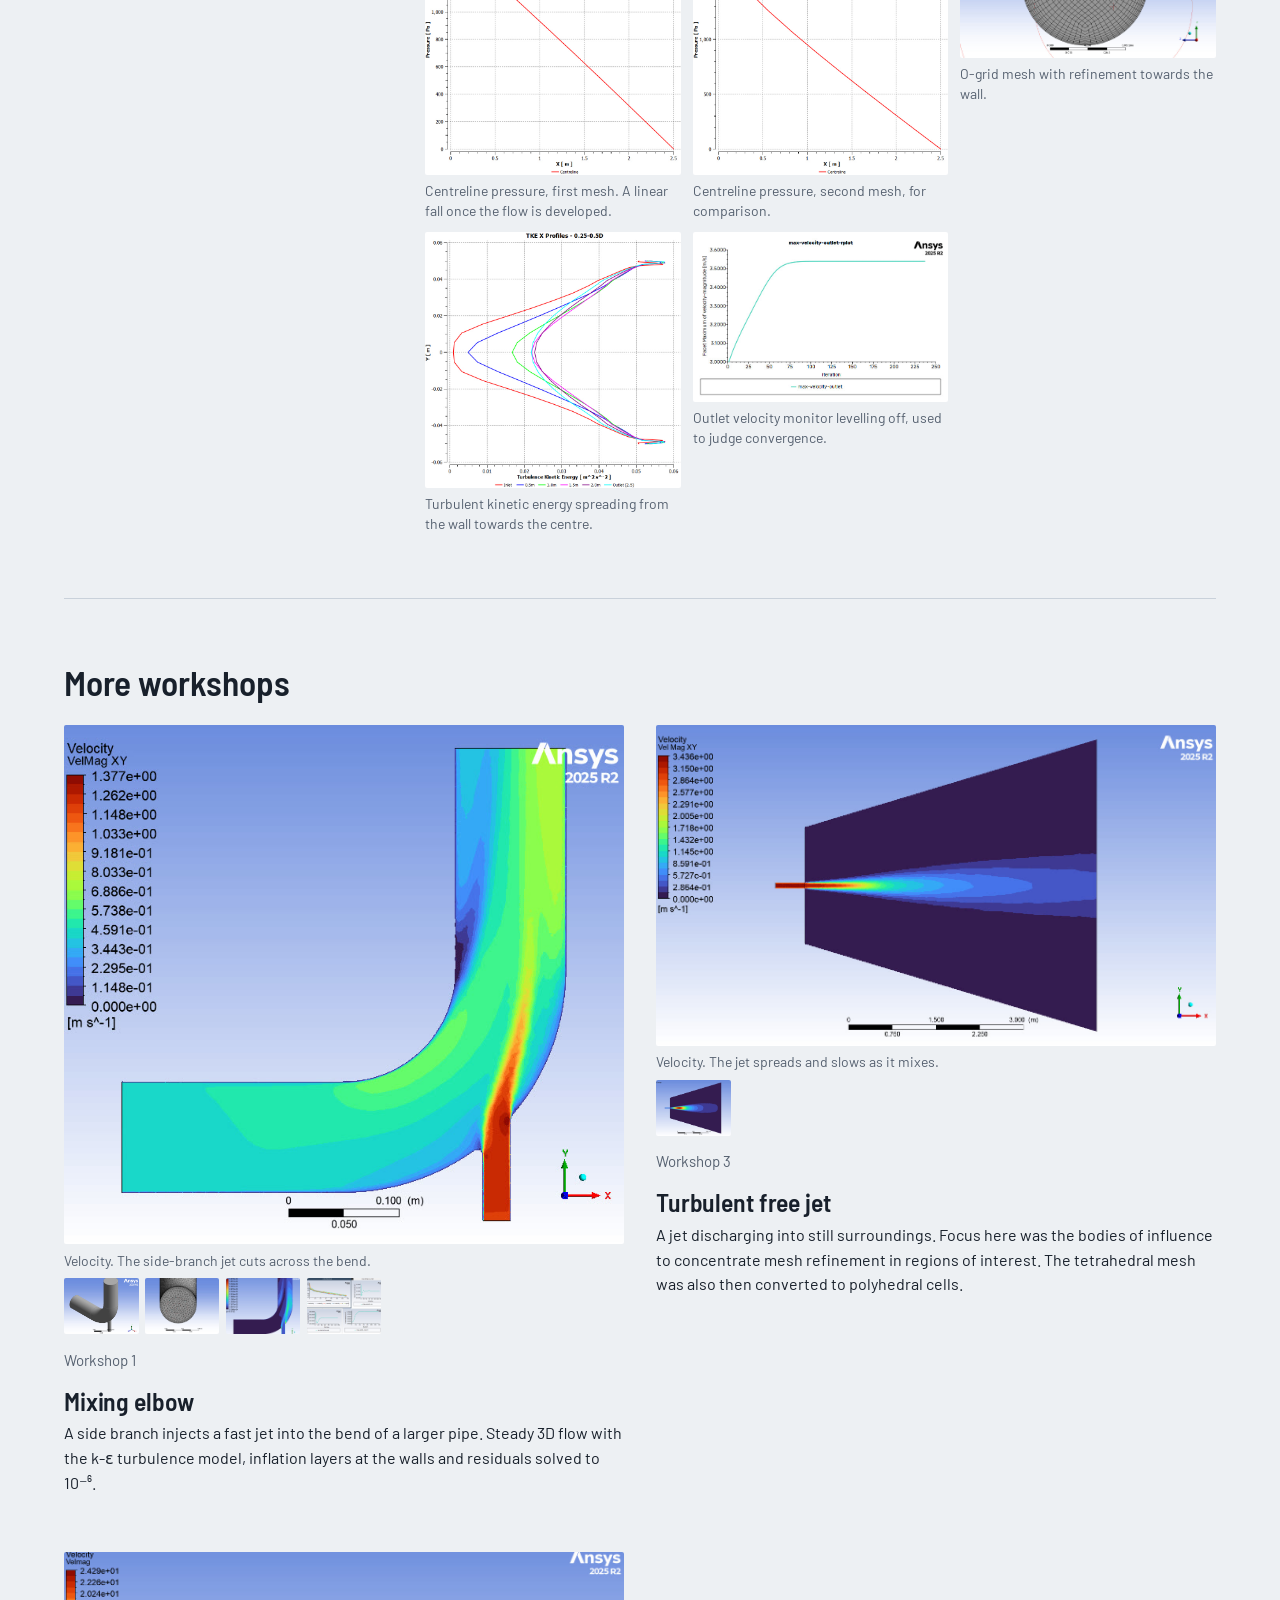
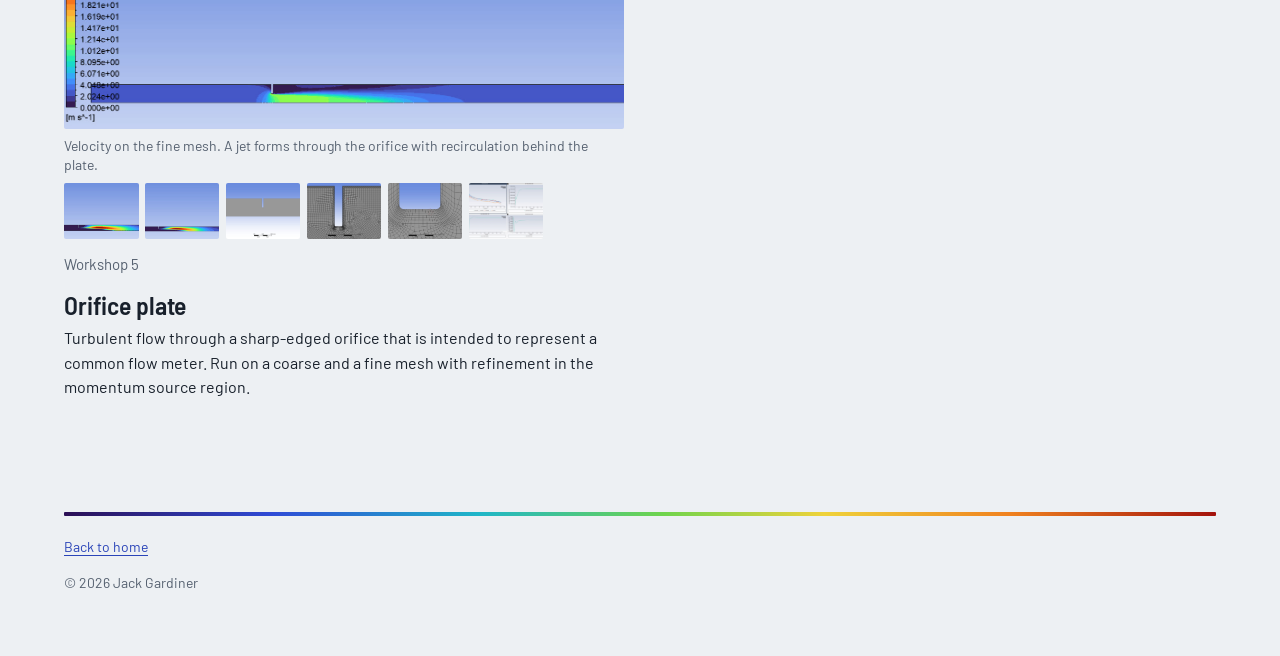
==== commit 7b0c5f51: "Update cfd.html" ====
--- a/cfd.html
+++ b/cfd.html
@@ -39,7 +39,7 @@
         <p>Behind the cylinder, vortices peel off alternately from the top and bottom and travel downstream. The Y-velocity contours show alternating bands of increasing and decreasing velocity, which change the pressure distribution around the cylinder. This produces a cyclic force on the cylinder, which could cause destructive resonance if its frequency matched the natural frequency of the structure.</p>
         <p>The stirrer sheds vorticity from its blade tips, with the rotating region meshed separately from the stationary portion. The inkjet is a multiphase flow where the jet thins and breaks into a main droplet.</p>
       </div>
-      <div class="figures"><figure class="lead"><video src="images/cfd/week08-vortex-shedding-vorticity.mp4" poster="images/cfd/week08-vortex-shedding-poster.jpg" width="1280" height="720" autoplay muted loop playsinline preload="metadata" aria-label="Animation of vorticity behind a cylinder, with vortices shed alternately from top and bottom."></video><figcaption>Workshop 8: vortex shedding behind a cylinder (vorticity).</figcaption></figure><figure class="lead"><button type="button" data-full="images/cfd/week08b-vortex-force.png" data-group="animations" data-caption="Workshop 8: force on the cylinder over time." aria-label="Enlarge: force on the cylinder over time"><img src="images/cfd/week08b-vortex-force.png" alt="Plot of the force on the cylinder oscillating over time." loading="lazy"></button><figcaption>Workshop 8: force on the cylinder over time.</figcaption></figure><figure><video src="images/cfd/week04-blade-stirrer-vorticity.mp4" poster="images/cfd/week04-blade-stirrer-poster.jpg" width="1280" height="720" autoplay muted loop playsinline preload="metadata" aria-label="Animation of vorticity around a rotating blade stirrer."></video><figcaption>Workshop 4: blade stirrer (vorticity).</figcaption></figure><figure><video src="images/cfd/week11-ink-jet-volume-fraction.mp4" poster="images/cfd/week11-ink-jet-poster.jpg" width="1280" height="720" autoplay muted loop playsinline preload="metadata" aria-label="Animation of an ink jet breaking up into droplets."></video><figcaption>Workshop 11: inkjet droplet formation (ink volume fraction).</figcaption></figure></div>
+      <div class="figures"><figure class="lead"><video src="images/cfd/week08-vortex-shedding-vorticity.mp4" poster="images/cfd/week08-vortex-shedding-poster.jpg" width="1280" height="720" autoplay muted loop playsinline preload="metadata" aria-label="Animation of vorticity behind a cylinder, with vortices shed alternately from top and bottom."></video><figcaption>Workshop 8: vortex shedding behind a cylinder (vorticity).</figcaption></figure><figure class="lead"><button type="button" data-full="images/cfd/week08b-vortex-force.jpg" data-group="animations" data-caption="Workshop 8: lift force on the cylinder over time (y-axis cropped to show the oscillation)." aria-label="Enlarge: force on the cylinder over time"><img src="images/cfd/week08b-vortex-force.png" alt="Plot of the force on the cylinder oscillating over time." loading="lazy"></button><figcaption>Workshop 8: force on the cylinder over time.</figcaption></figure><figure><video src="images/cfd/week04-blade-stirrer-vorticity.mp4" poster="images/cfd/week04-blade-stirrer-poster.jpg" width="1280" height="720" autoplay muted loop playsinline preload="metadata" aria-label="Animation of vorticity around a rotating blade stirrer."></video><figcaption>Workshop 4: blade stirrer (vorticity).</figcaption></figure><figure><video src="images/cfd/week11-ink-jet-volume-fraction.mp4" poster="images/cfd/week11-ink-jet-poster.jpg" width="1280" height="720" autoplay muted loop playsinline preload="metadata" aria-label="Animation of an ink jet breaking up into droplets."></video><figcaption>Workshop 11: inkjet droplet formation (ink volume fraction).</figcaption></figure></div>
     </section>
     <section id="heat-exchanger" class="wrap study" aria-labelledby="heat-exchanger-title">
       <div class="study-text">
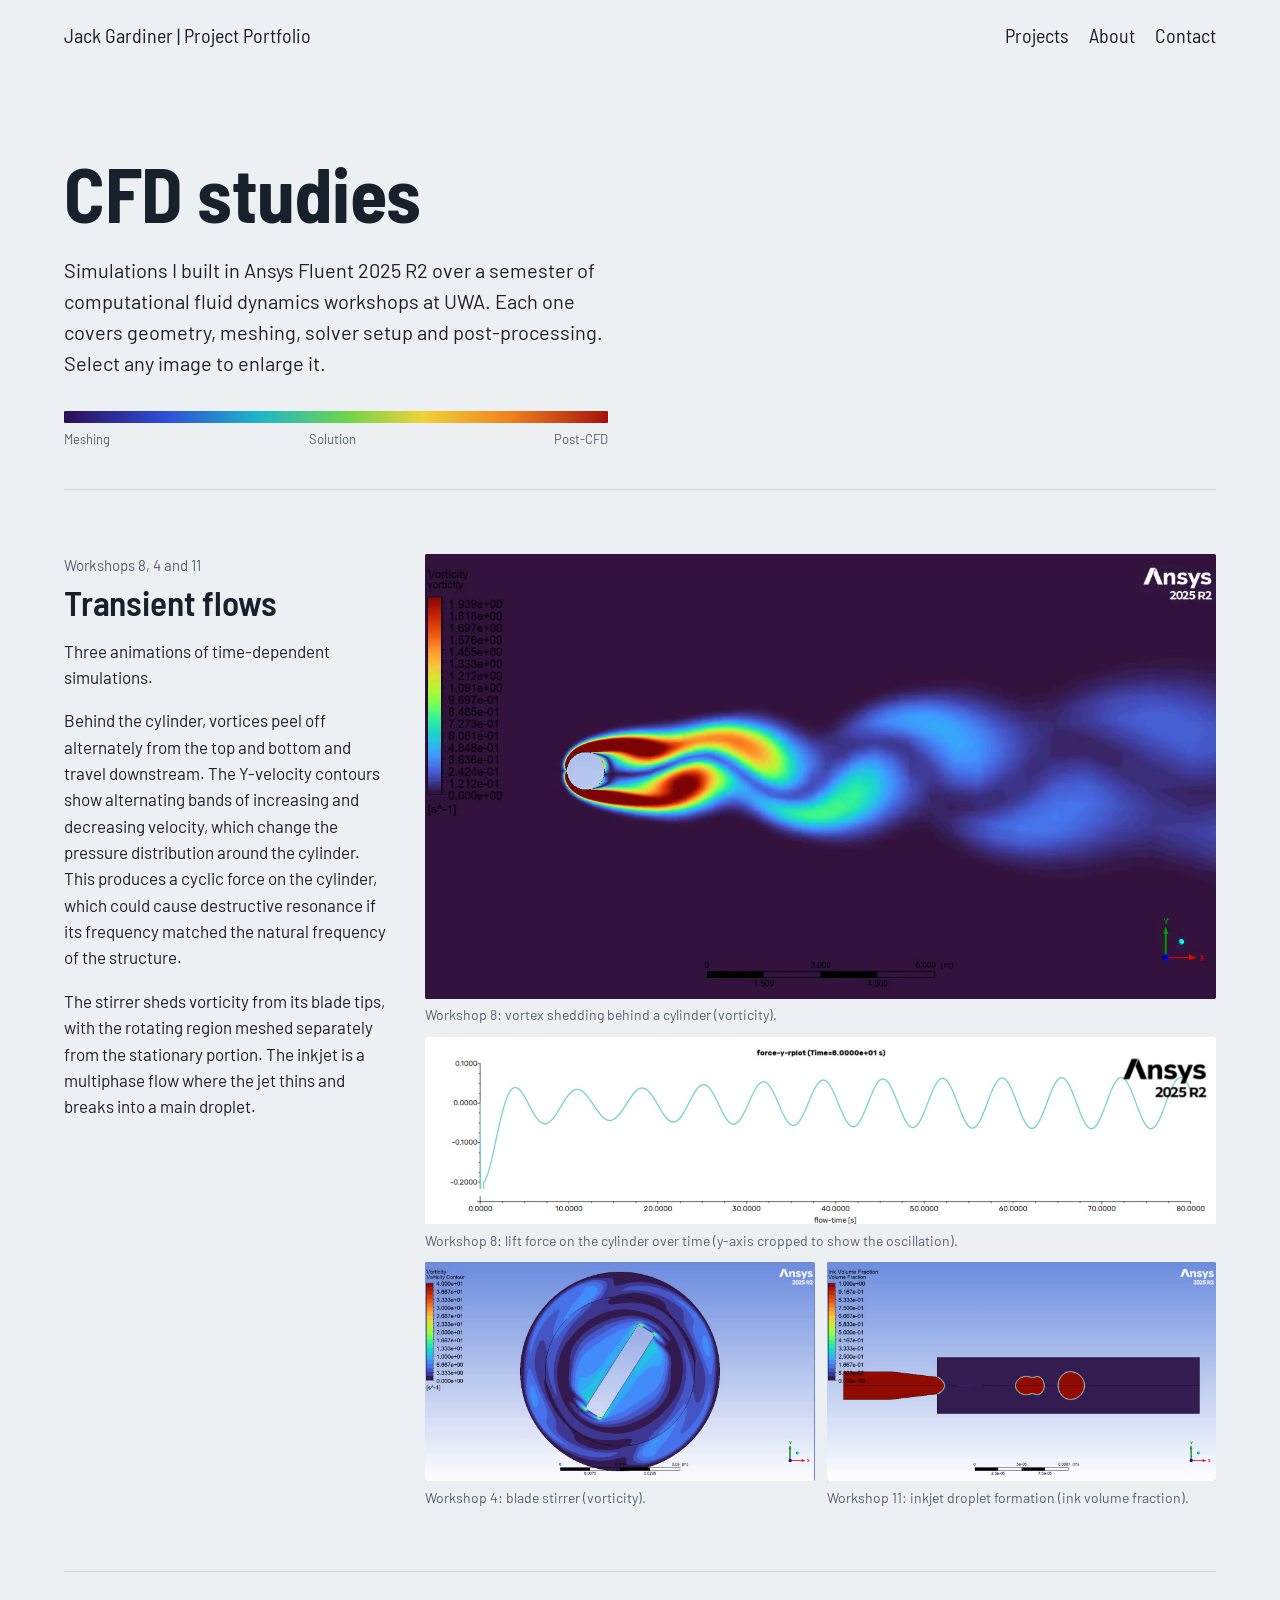
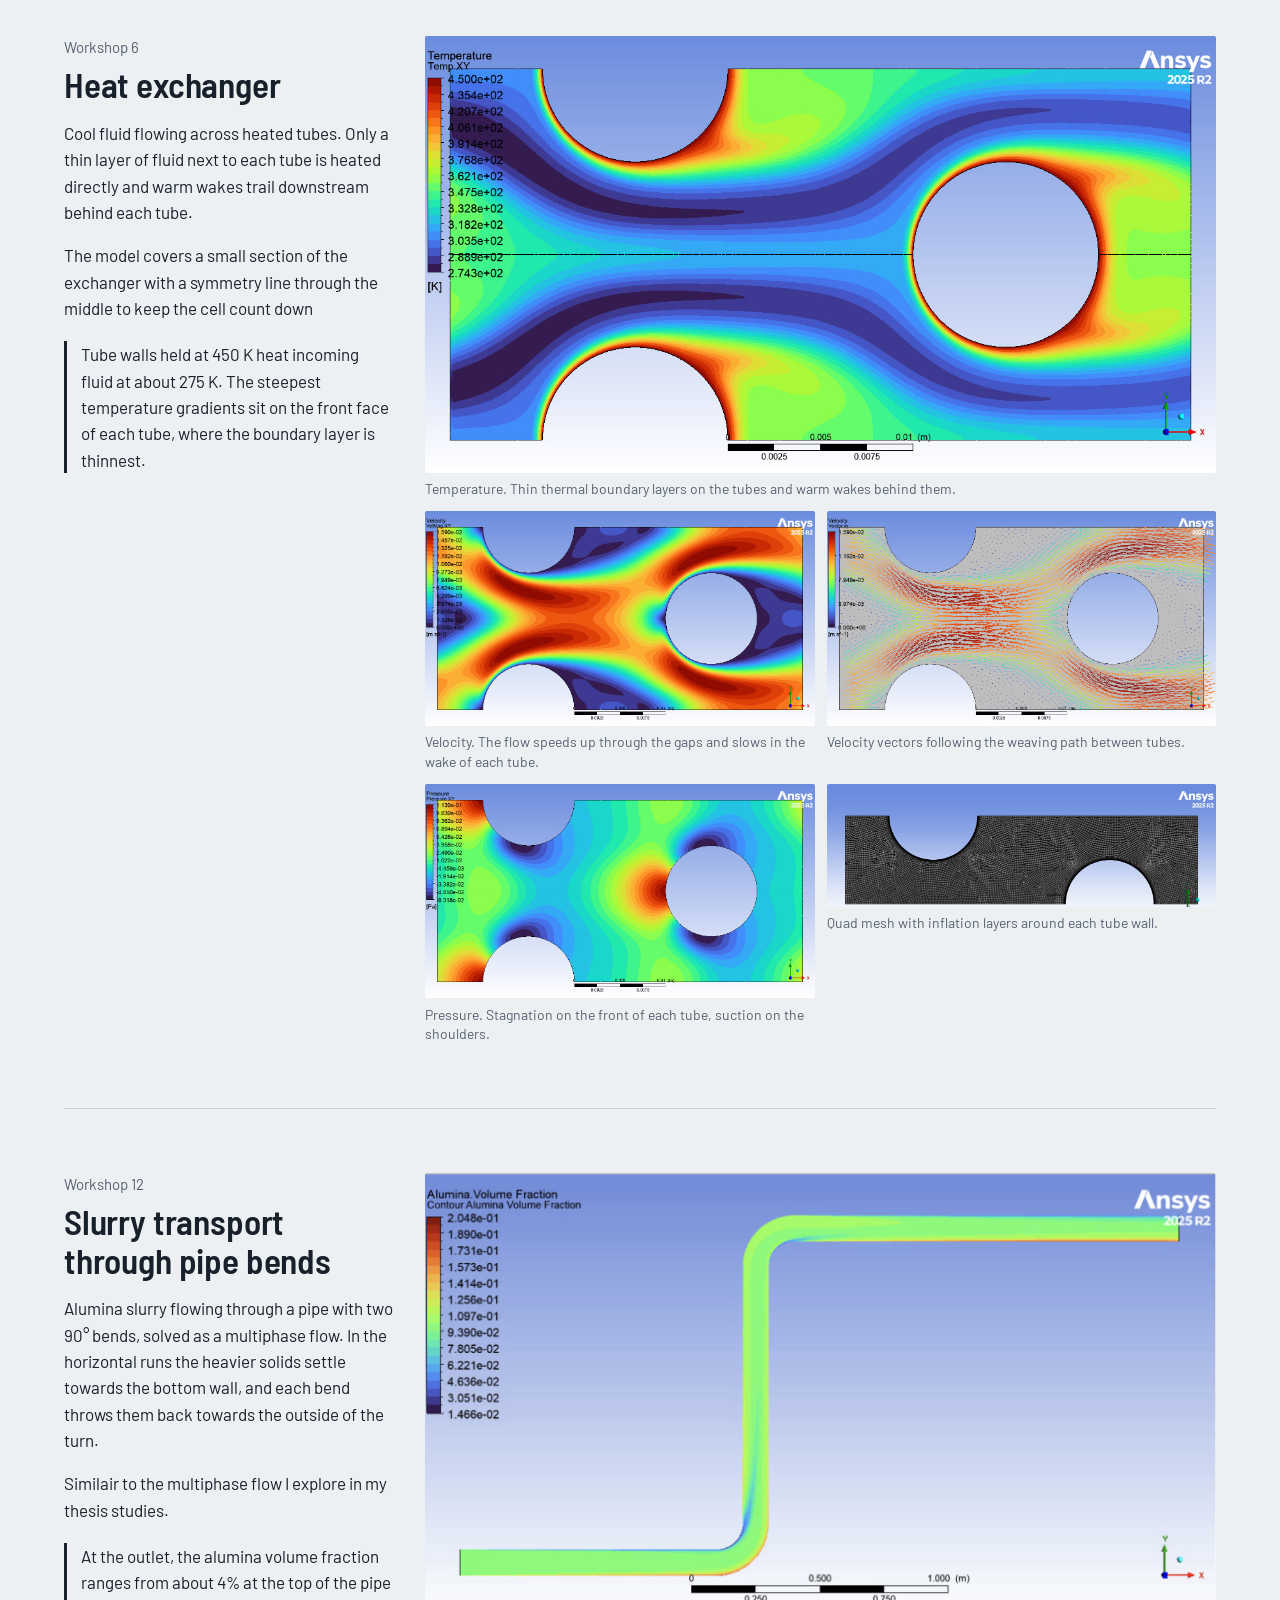
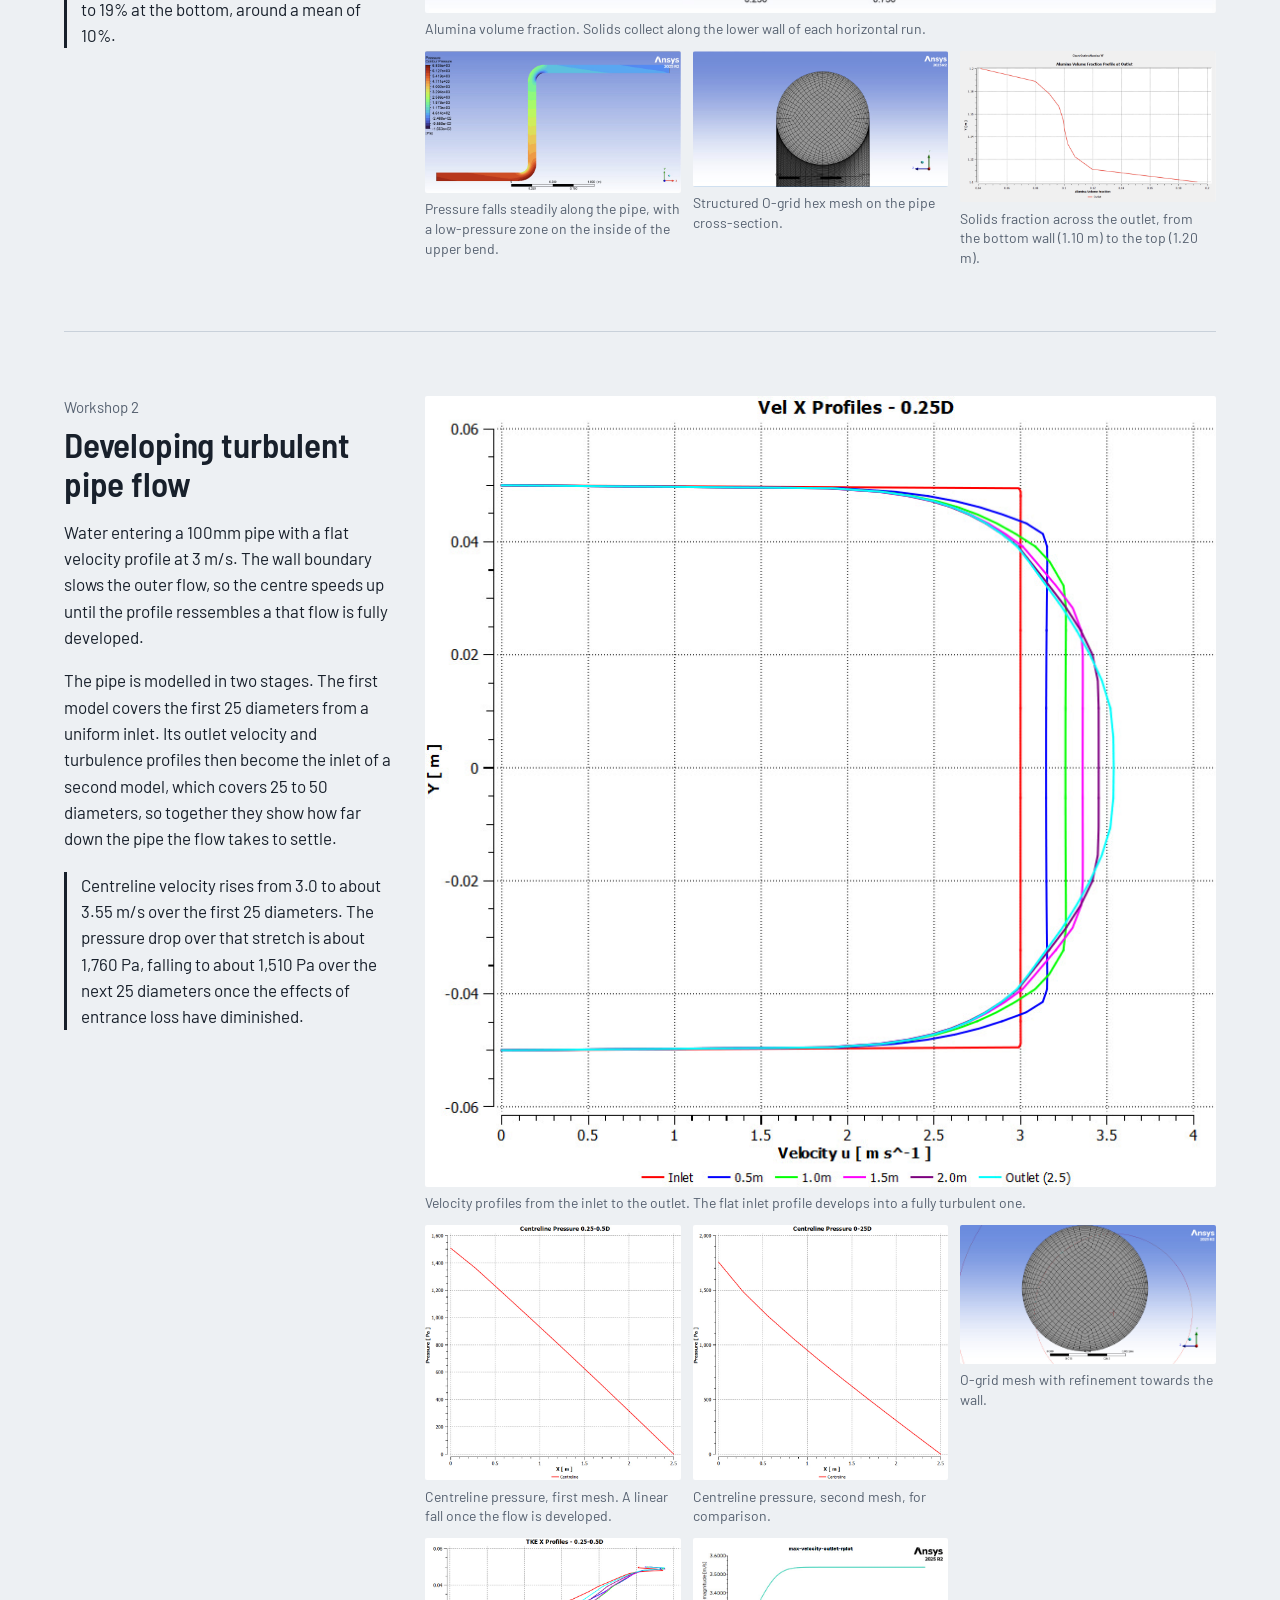
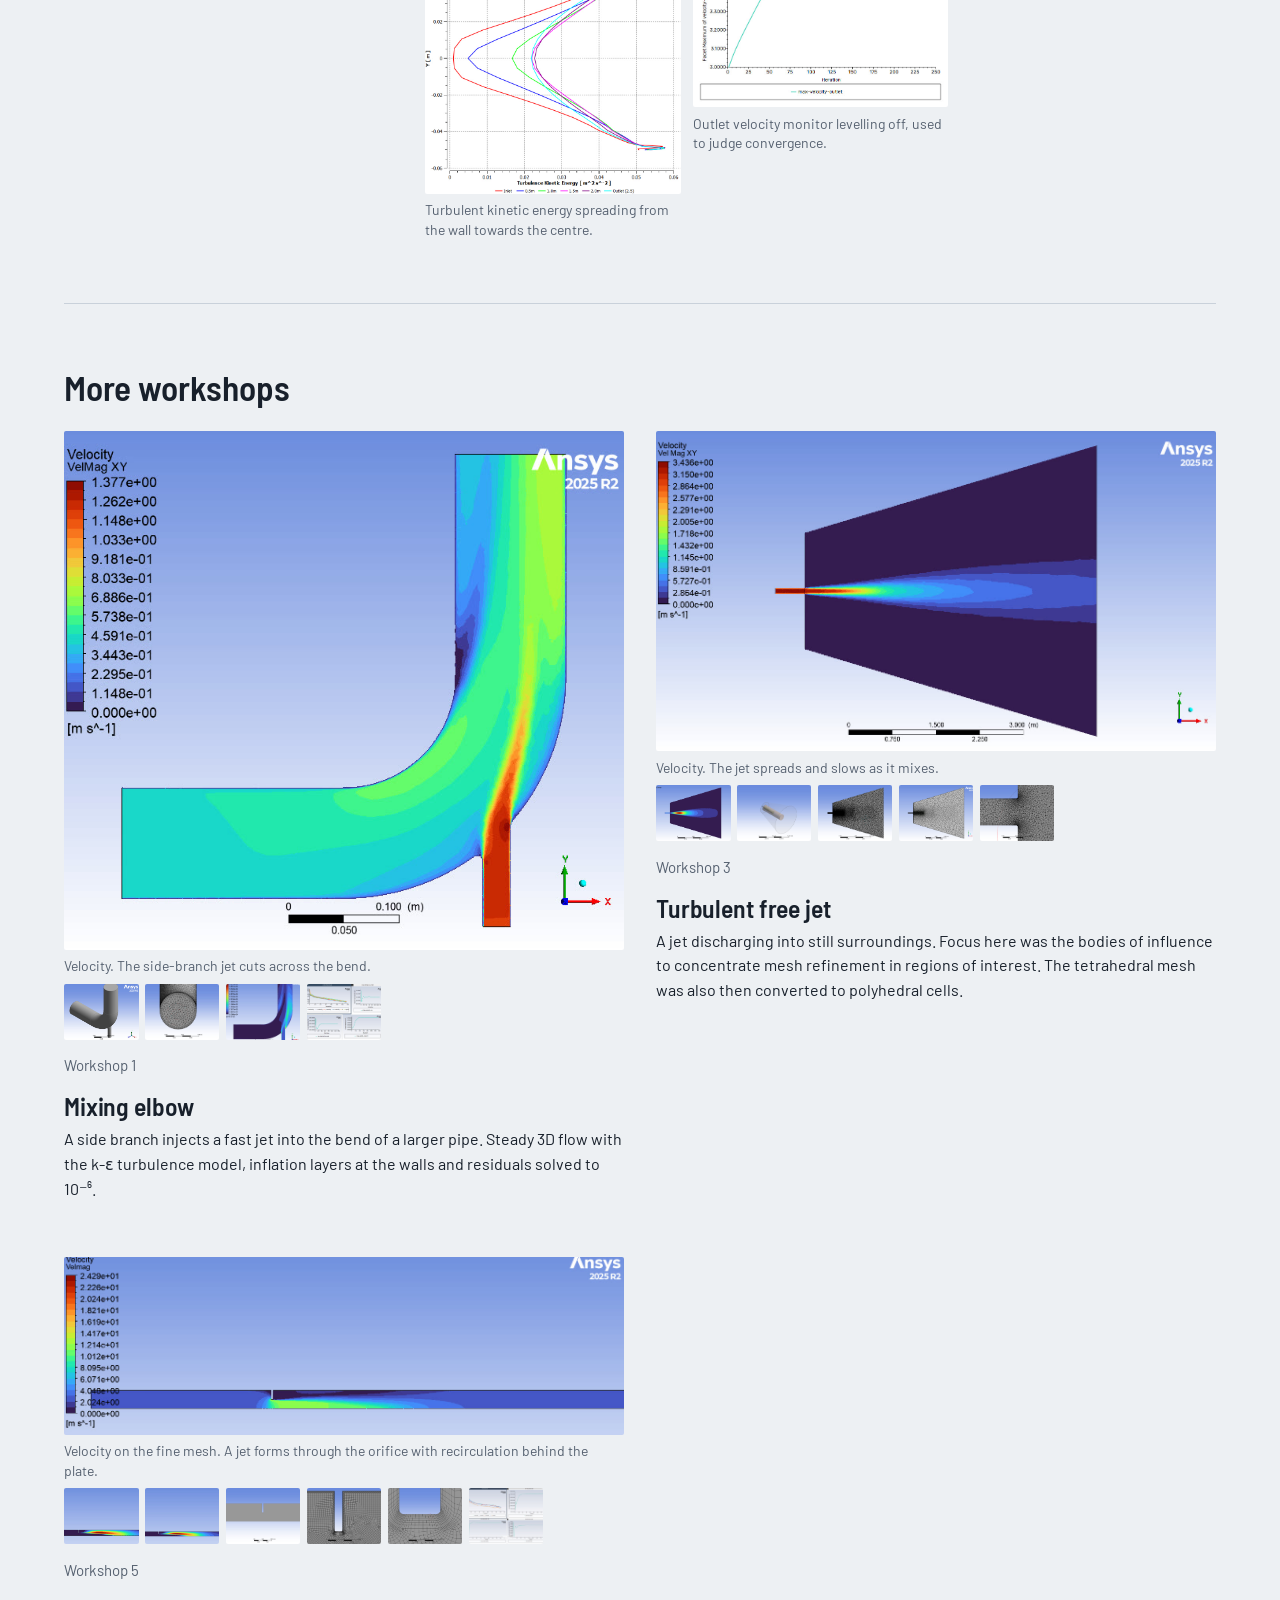
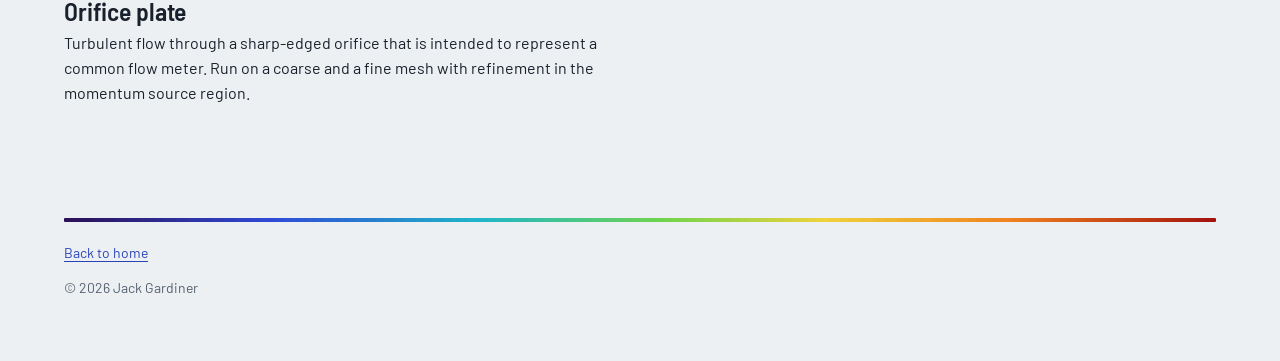
==== commit 963cfe24: "Update cfd.html" ====
--- a/cfd.html
+++ b/cfd.html
@@ -39,7 +39,7 @@
         <p>Behind the cylinder, vortices peel off alternately from the top and bottom and travel downstream. The Y-velocity contours show alternating bands of increasing and decreasing velocity, which change the pressure distribution around the cylinder. This produces a cyclic force on the cylinder, which could cause destructive resonance if its frequency matched the natural frequency of the structure.</p>
         <p>The stirrer sheds vorticity from its blade tips, with the rotating region meshed separately from the stationary portion. The inkjet is a multiphase flow where the jet thins and breaks into a main droplet.</p>
       </div>
-      <div class="figures"><figure class="lead"><video src="images/cfd/week08-vortex-shedding-vorticity.mp4" poster="images/cfd/week08-vortex-shedding-poster.jpg" width="1280" height="720" autoplay muted loop playsinline preload="metadata" aria-label="Animation of vorticity behind a cylinder, with vortices shed alternately from top and bottom."></video><figcaption>Workshop 8: vortex shedding behind a cylinder (vorticity).</figcaption></figure><figure class="lead"><button type="button" data-full="images/cfd/week08b-vortex-force.jpg" data-group="animations" data-caption="Workshop 8: lift force on the cylinder over time (y-axis cropped to show the oscillation)." aria-label="Enlarge: force on the cylinder over time"><img src="images/cfd/week08b-vortex-force.png" alt="Plot of the force on the cylinder oscillating over time." loading="lazy"></button><figcaption>Workshop 8: force on the cylinder over time.</figcaption></figure><figure><video src="images/cfd/week04-blade-stirrer-vorticity.mp4" poster="images/cfd/week04-blade-stirrer-poster.jpg" width="1280" height="720" autoplay muted loop playsinline preload="metadata" aria-label="Animation of vorticity around a rotating blade stirrer."></video><figcaption>Workshop 4: blade stirrer (vorticity).</figcaption></figure><figure><video src="images/cfd/week11-ink-jet-volume-fraction.mp4" poster="images/cfd/week11-ink-jet-poster.jpg" width="1280" height="720" autoplay muted loop playsinline preload="metadata" aria-label="Animation of an ink jet breaking up into droplets."></video><figcaption>Workshop 11: inkjet droplet formation (ink volume fraction).</figcaption></figure></div>
+      <div class="figures"><figure class="lead"><video src="images/cfd/week08-vortex-shedding-vorticity.mp4" poster="images/cfd/week08-vortex-shedding-poster.jpg" width="1280" height="720" autoplay muted loop playsinline preload="metadata" aria-label="Animation of vorticity behind a cylinder, with vortices shed alternately from top and bottom."></video><figcaption>Workshop 8: vortex shedding behind a cylinder (vorticity).</figcaption></figure><figure class="lead"><button type="button" data-full="images/cfd/week08b-vortex-force.jpg" data-group="animations" data-caption="Workshop 8: lift force on the cylinder over time (y-axis cropped to show the oscillation)." aria-label="Enlarge: force on the cylinder over time"><img src="images/cfd/week08b-vortex-force.jpg" alt="Plot of the force on the cylinder oscillating over time." loading="lazy"></button><figcaption>Workshop 8: lift force on the cylinder over time (y-axis cropped to show the oscillation).</figcaption></figure><figure><video src="images/cfd/week04-blade-stirrer-vorticity.mp4" poster="images/cfd/week04-blade-stirrer-poster.jpg" width="1280" height="720" autoplay muted loop playsinline preload="metadata" aria-label="Animation of vorticity around a rotating blade stirrer."></video><figcaption>Workshop 4: blade stirrer (vorticity).</figcaption></figure><figure><video src="images/cfd/week11-ink-jet-volume-fraction.mp4" poster="images/cfd/week11-ink-jet-poster.jpg" width="1280" height="720" autoplay muted loop playsinline preload="metadata" aria-label="Animation of an ink jet breaking up into droplets."></video><figcaption>Workshop 11: inkjet droplet formation (ink volume fraction).</figcaption></figure></div>
     </section>
     <section id="heat-exchanger" class="wrap study" aria-labelledby="heat-exchanger-title">
       <div class="study-text">
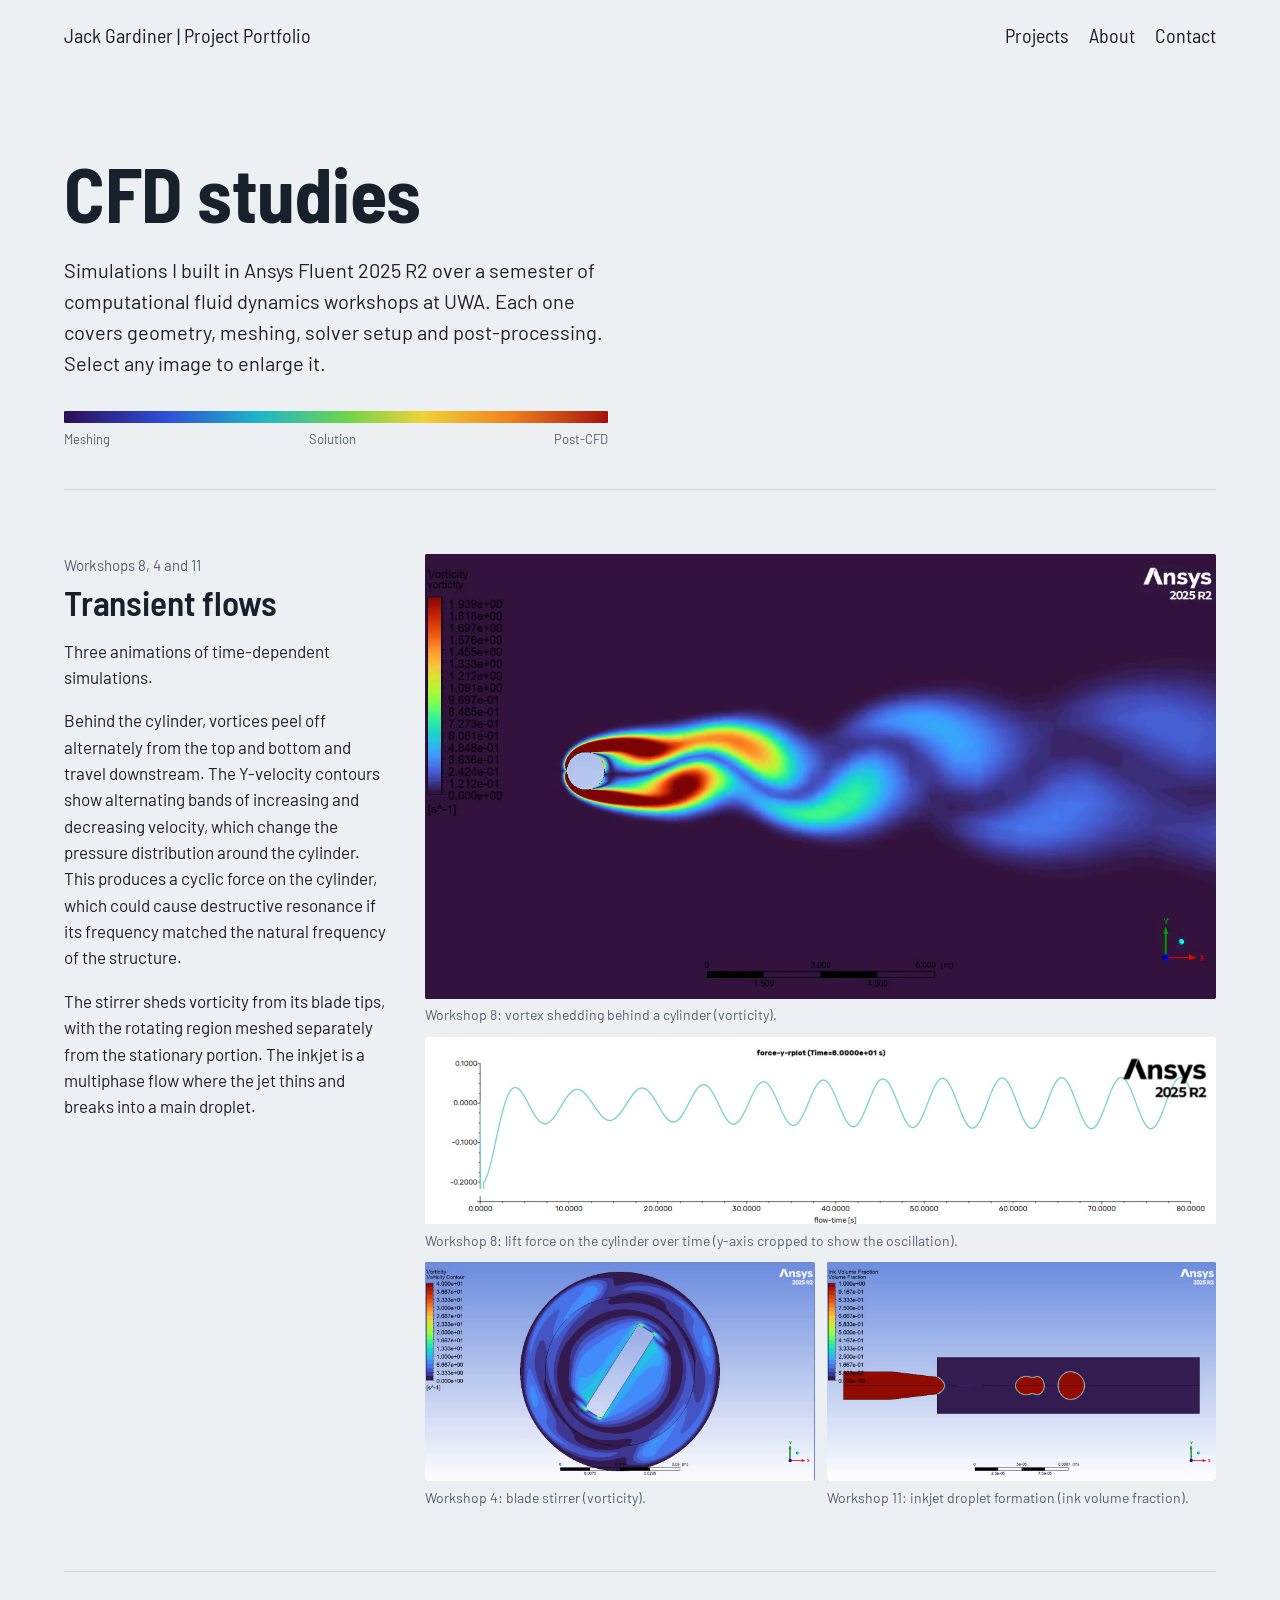
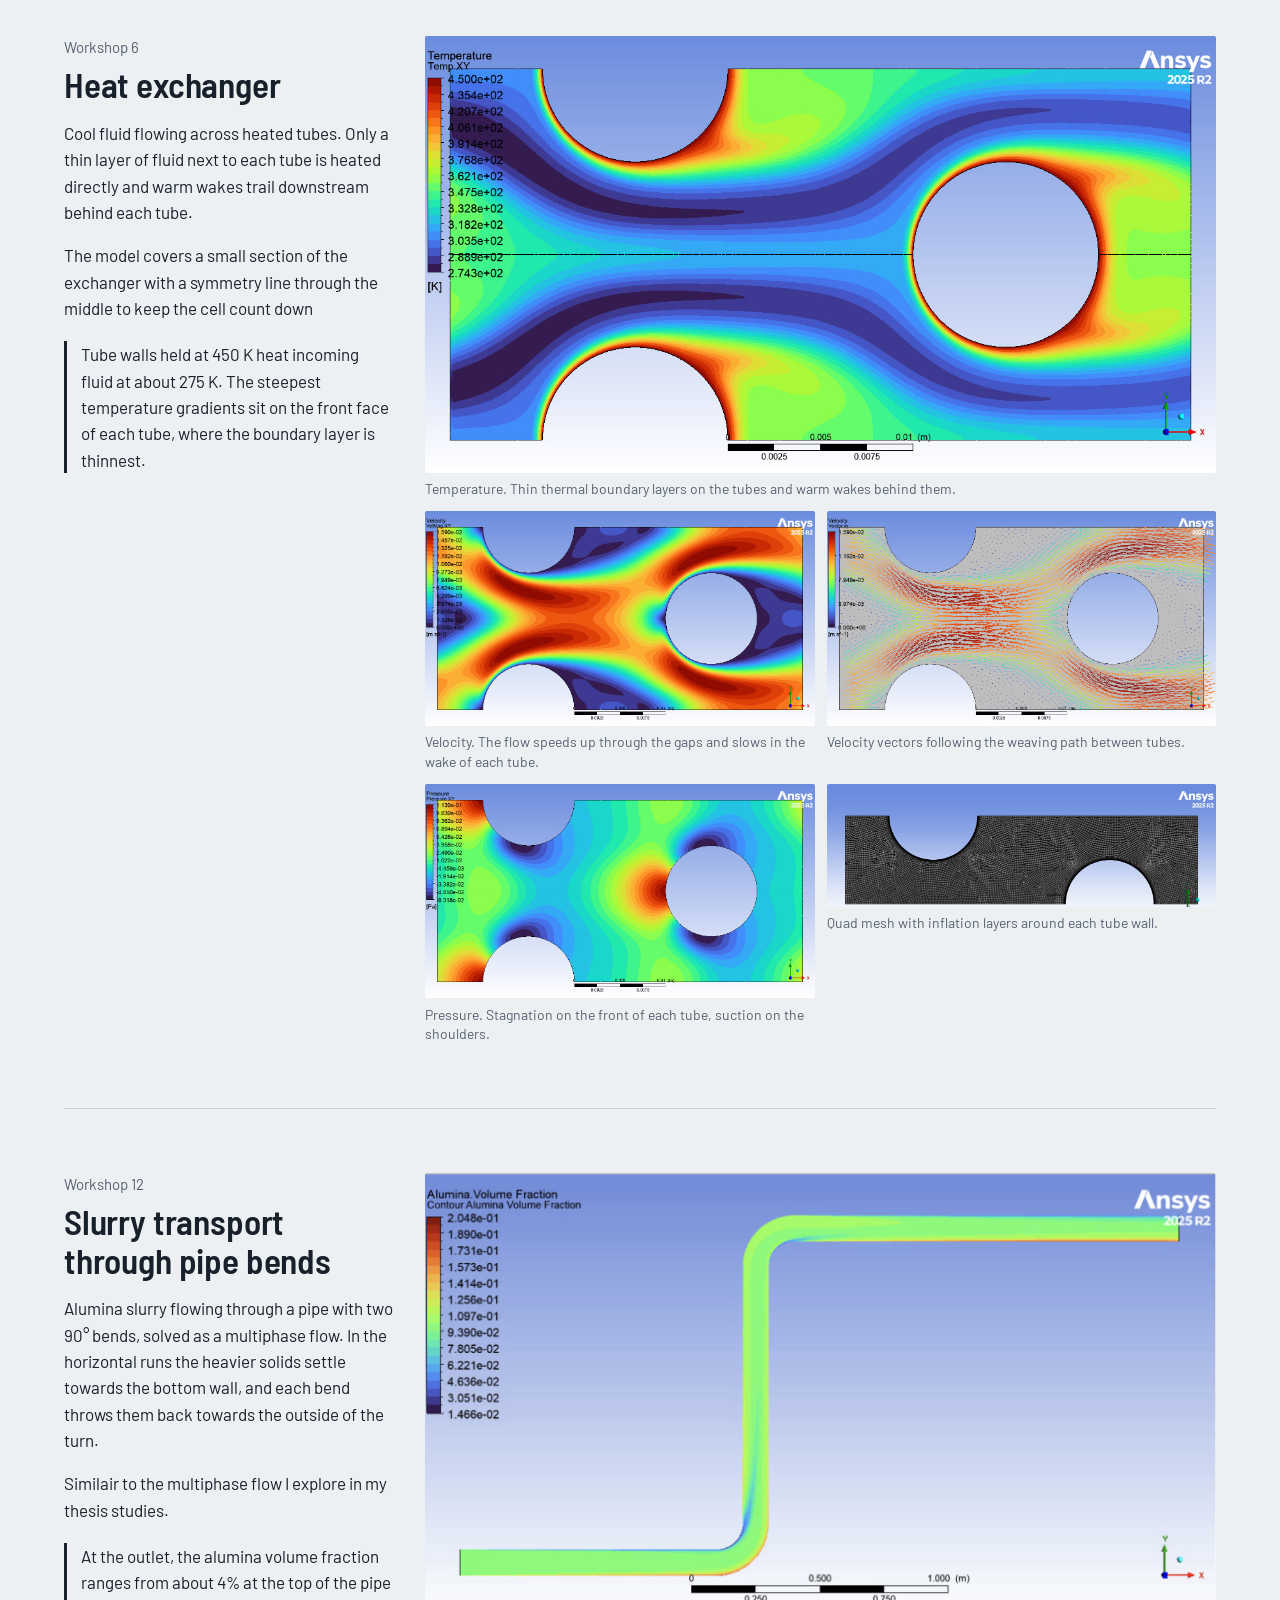
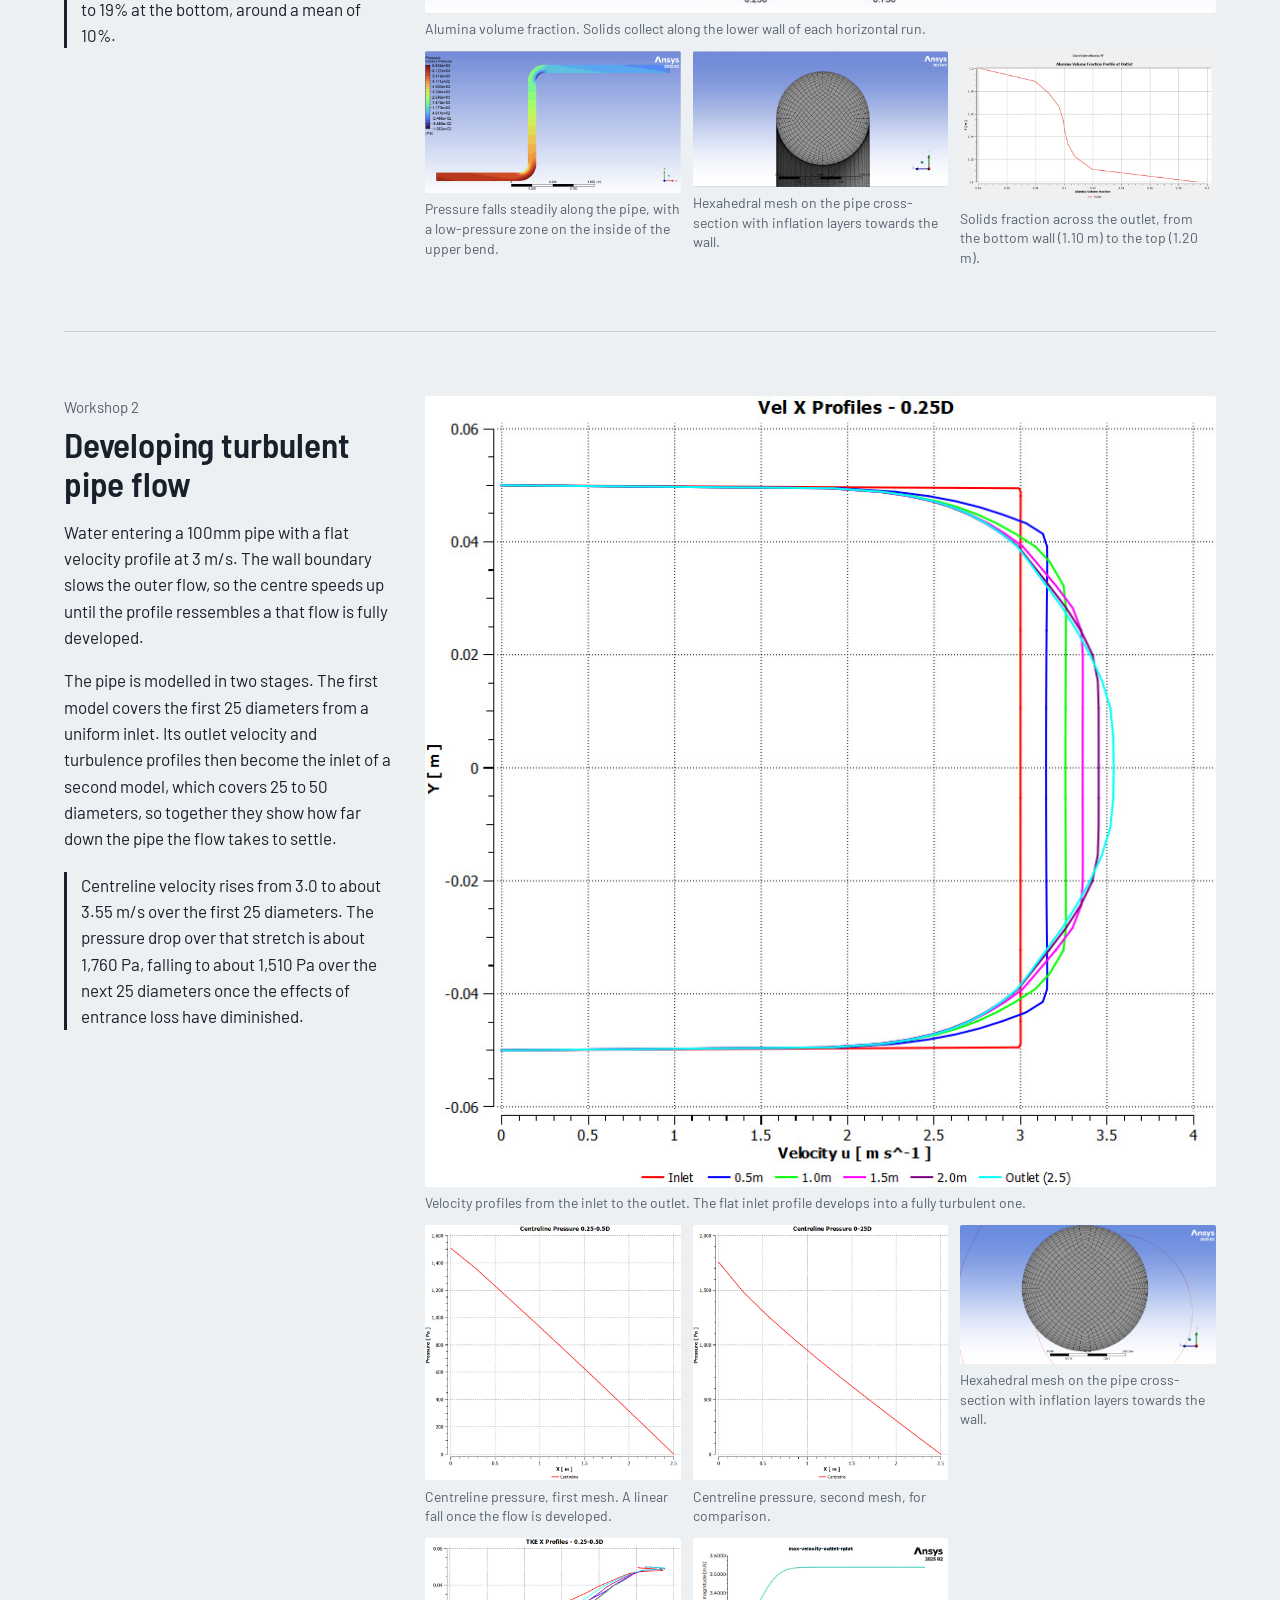
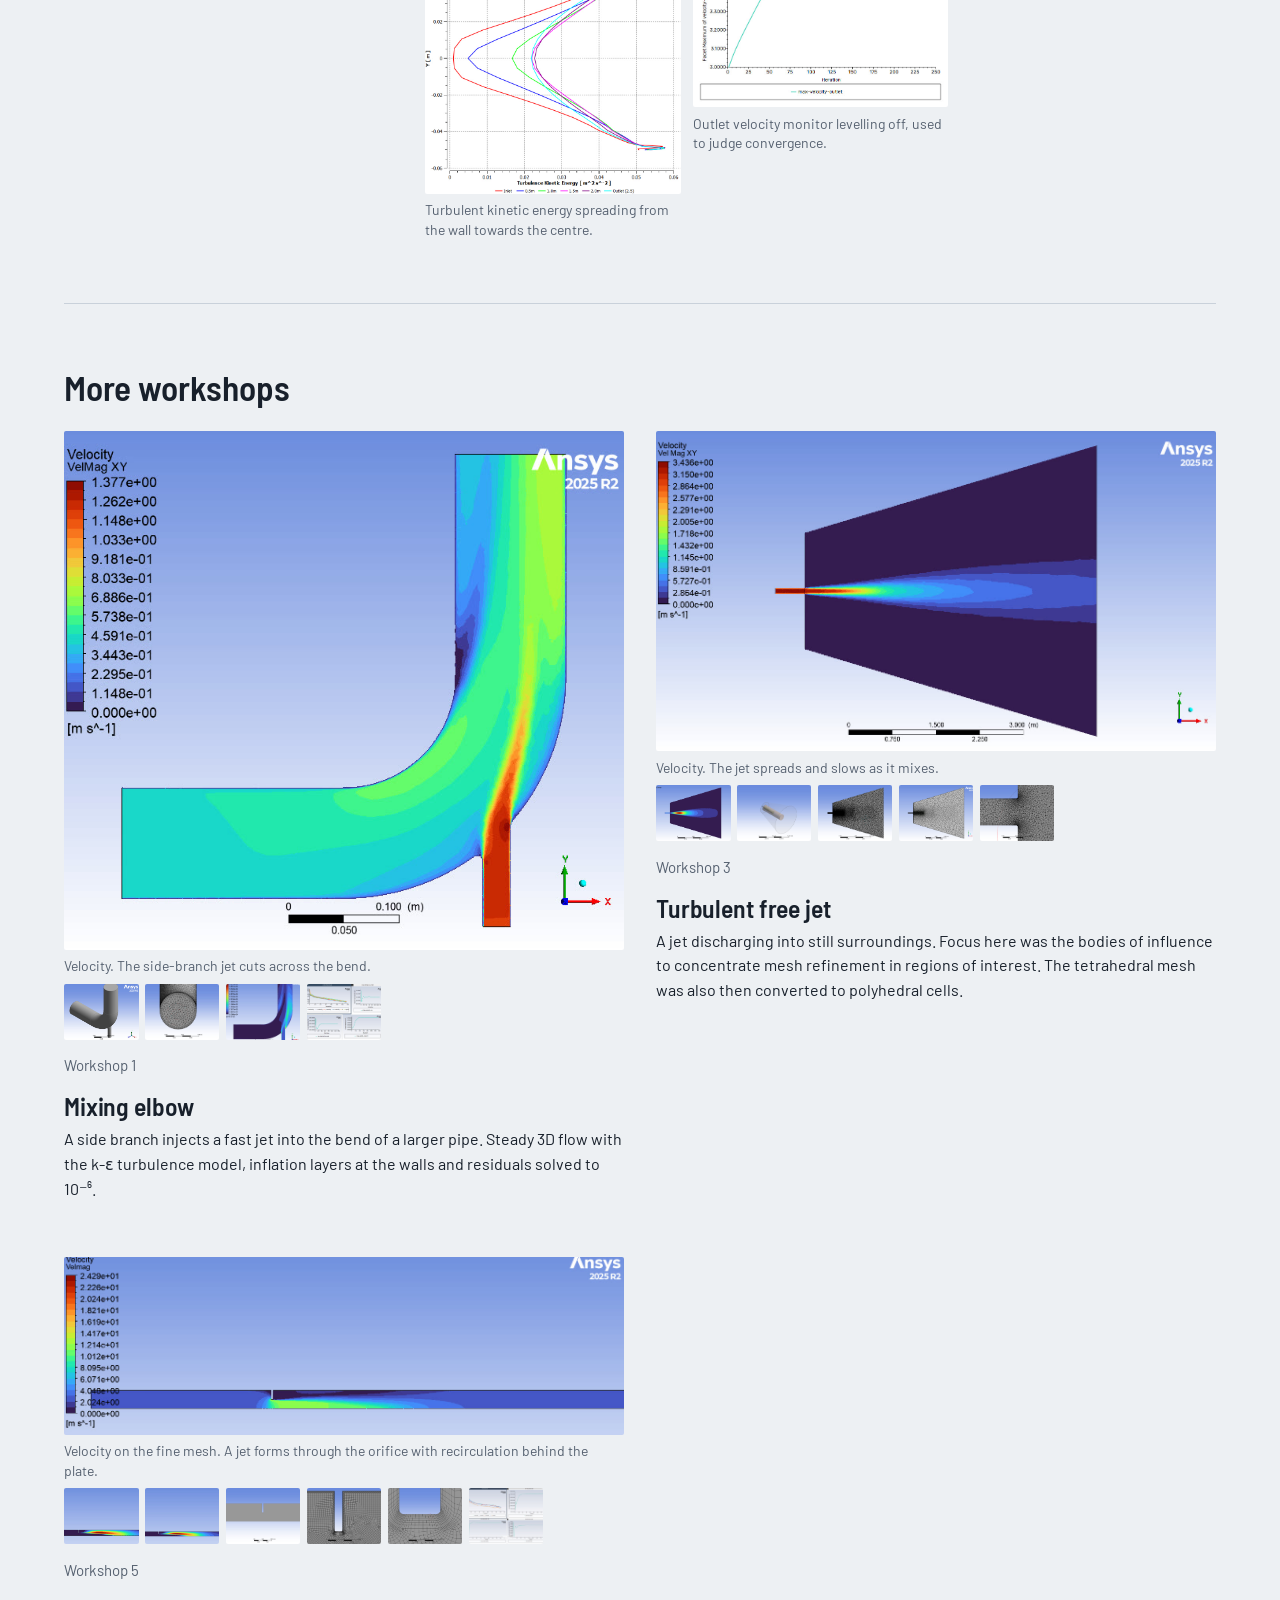
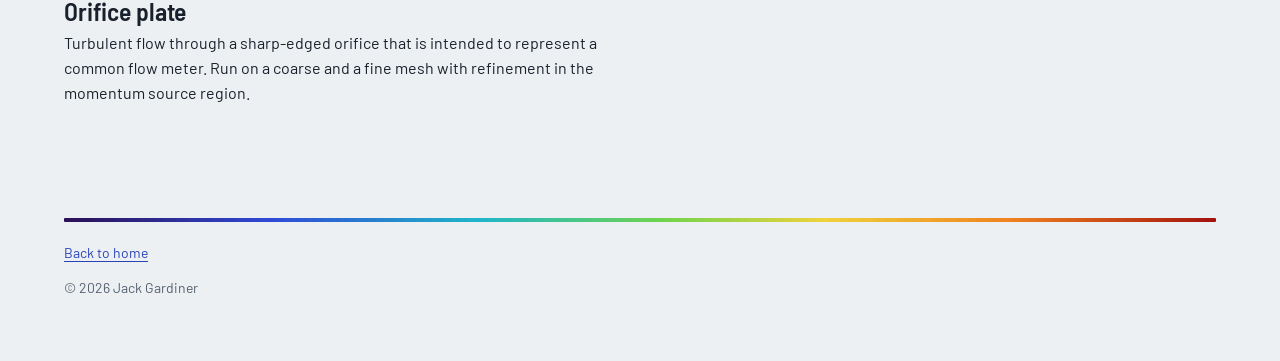
==== commit 3e5a0416: "Update cfd.html" ====
--- a/cfd.html
+++ b/cfd.html
@@ -55,7 +55,7 @@
         <h2 id="slurry-title">Slurry transport through pipe bends</h2>
         <p>Alumina slurry flowing through a pipe with two 90° bends, solved as a multiphase flow. In the horizontal runs the heavier solids settle towards the bottom wall, and each bend throws them back towards the outside of the turn.</p><p>Similair to the multiphase flow I explore in my thesis studies.</p><p class="finding">At the outlet, the alumina volume fraction ranges from about 4% at the top of the pipe to 19% at the bottom, around a mean of 10%.</p>
       </div>
-      <div class="figures three"><figure class="lead"><button type="button" data-full="images/cfd/week12a-slurry-alumina-vf.jpg" data-group="slurry" data-caption="Alumina volume fraction. Solids collect along the lower wall of each horizontal run." aria-label="Enlarge: Alumina volume fraction. Solids collect along the lower wall of each horizontal run."><img src="images/cfd/week12a-slurry-alumina-vf.jpg" alt="Alumina volume fraction contour through a pipe with two bends, higher concentration along the bottom walls." width="1600" height="890" loading="lazy" decoding="async"></button><figcaption>Alumina volume fraction. Solids collect along the lower wall of each horizontal run.</figcaption></figure><figure><button type="button" data-full="images/cfd/week12b-slurry-pressure.jpg" data-group="slurry" data-caption="Pressure falls steadily along the pipe, with a low-pressure zone on the inside of the upper bend." aria-label="Enlarge: Pressure falls steadily along the pipe, with a low-pressure zone on the inside of the upper bend."><img src="images/cfd/week12b-slurry-pressure.jpg" alt="Pressure contour along the pipe, falling from inlet to outlet with a low-pressure zone at the inside of the upper bend." width="1600" height="890" loading="lazy" decoding="async"></button><figcaption>Pressure falls steadily along the pipe, with a low-pressure zone on the inside of the upper bend.</figcaption></figure><figure><button type="button" data-full="images/cfd/week12c-slurry-mesh.jpg" data-group="slurry" data-caption="Structured O-grid hex mesh on the pipe cross-section." aria-label="Enlarge: Structured O-grid hex mesh on the pipe cross-section."><img src="images/cfd/week12c-slurry-mesh.jpg" alt="Structured O-grid hexahedral mesh on the pipe cross-section." width="1600" height="850" loading="lazy" decoding="async"></button><figcaption>Structured O-grid hex mesh on the pipe cross-section.</figcaption></figure><figure><button type="button" data-full="images/cfd/week12d-slurry-outlet-profile.jpg" data-group="slurry" data-caption="Solids fraction across the outlet, from the bottom wall (1.10 m) to the top (1.20 m)." aria-label="Enlarge: Solids fraction across the outlet, from the bottom wall (1.10 m) to the top (1.20 m)."><img src="images/cfd/week12d-slurry-outlet-profile.jpg" alt="Graph of alumina volume fraction against height across the outlet." width="1600" height="948" loading="lazy" decoding="async"></button><figcaption>Solids fraction across the outlet, from the bottom wall (1.10 m) to the top (1.20 m).</figcaption></figure></div>
+      <div class="figures three"><figure class="lead"><button type="button" data-full="images/cfd/week12a-slurry-alumina-vf.jpg" data-group="slurry" data-caption="Alumina volume fraction. Solids collect along the lower wall of each horizontal run." aria-label="Enlarge: Alumina volume fraction. Solids collect along the lower wall of each horizontal run."><img src="images/cfd/week12a-slurry-alumina-vf.jpg" alt="Alumina volume fraction contour through a pipe with two bends, higher concentration along the bottom walls." width="1600" height="890" loading="lazy" decoding="async"></button><figcaption>Alumina volume fraction. Solids collect along the lower wall of each horizontal run.</figcaption></figure><figure><button type="button" data-full="images/cfd/week12b-slurry-pressure.jpg" data-group="slurry" data-caption="Pressure falls steadily along the pipe, with a low-pressure zone on the inside of the upper bend." aria-label="Enlarge: Pressure falls steadily along the pipe, with a low-pressure zone on the inside of the upper bend."><img src="images/cfd/week12b-slurry-pressure.jpg" alt="Pressure contour along the pipe, falling from inlet to outlet with a low-pressure zone at the inside of the upper bend." width="1600" height="890" loading="lazy" decoding="async"></button><figcaption>Pressure falls steadily along the pipe, with a low-pressure zone on the inside of the upper bend.</figcaption></figure><figure><button type="button" data-full="images/cfd/week12c-slurry-mesh.jpg" data-group="slurry" data-caption="Hexahedral mesh on the pipe cross-section with inflation layers towards the wall." aria-label="Enlarge: Hexahedral mesh on the pipe cross-section with inflation layers towards the wall."><img src="images/cfd/week12c-slurry-mesh.jpg" alt="Hexahedral mesh on the pipe cross-section with inflation layers towards the wall." width="1600" height="850" loading="lazy" decoding="async"></button><figcaption>Hexahedral mesh on the pipe cross-section with inflation layers towards the wall.</figcaption></figure><figure><button type="button" data-full="images/cfd/week12d-slurry-outlet-profile.jpg" data-group="slurry" data-caption="Solids fraction across the outlet, from the bottom wall (1.10 m) to the top (1.20 m)." aria-label="Enlarge: Solids fraction across the outlet, from the bottom wall (1.10 m) to the top (1.20 m)."><img src="images/cfd/week12d-slurry-outlet-profile.jpg" alt="Graph of alumina volume fraction against height across the outlet." width="1600" height="948" loading="lazy" decoding="async"></button><figcaption>Solids fraction across the outlet, from the bottom wall (1.10 m) to the top (1.20 m).</figcaption></figure></div>
     </section>
     <section id="pipe-flow" class="wrap study" aria-labelledby="pipe-flow-title">
       <div class="study-text">
@@ -63,7 +63,7 @@
         <h2 id="pipe-flow-title">Developing turbulent pipe flow</h2>
         <p>Water entering a 100mm pipe with a flat velocity profile at 3 m/s. The wall boundary slows the outer flow, so the centre speeds up until the profile ressembles a that flow is fully developed.</p><p>The pipe is modelled in two stages. The first model covers the first 25 diameters from a uniform inlet. Its outlet velocity and turbulence profiles then become the inlet of a second model, which covers 25 to 50 diameters, so together they show how far down the pipe the flow takes to settle.</p><p class="finding">Centreline velocity rises from 3.0 to about 3.55 m/s over the first 25 diameters. The pressure drop over that stretch is about 1,760 Pa, falling to about 1,510 Pa over the next 25 diameters once the effects of entrance loss have diminished.</p>
       </div>
-      <div class="figures three"><figure class="lead"><button type="button" data-full="images/cfd/week02a-pipe-velocity-profiles.jpg" data-group="pipe-flow" data-caption="Velocity profiles from the inlet to the outlet. The flat inlet profile develops into a fully turbulent one." aria-label="Enlarge: Velocity profiles from the inlet to the outlet. The flat inlet profile develops into a fully turbulent one."><img src="images/cfd/week02a-pipe-velocity-profiles.jpg" alt="Graph of velocity profiles at stations along the pipe, from flat at the inlet to a rounded turbulent profile at the outlet." width="800" height="800" loading="lazy" decoding="async"></button><figcaption>Velocity profiles from the inlet to the outlet. The flat inlet profile develops into a fully turbulent one.</figcaption></figure><figure><button type="button" data-full="images/cfd/week02b-pipe-centreline-pressure.jpg" data-group="pipe-flow" data-caption="Centreline pressure, first mesh. A linear fall once the flow is developed." aria-label="Enlarge: Centreline pressure, first mesh. A linear fall once the flow is developed."><img src="images/cfd/week02b-pipe-centreline-pressure.jpg" alt="Graph of centreline pressure falling linearly from about 1,510 Pa to zero." width="800" height="800" loading="lazy" decoding="async"></button><figcaption>Centreline pressure, first mesh. A linear fall once the flow is developed.</figcaption></figure><figure><button type="button" data-full="images/cfd/week02f-pipe-centreline-pressure-mesh2.jpg" data-group="pipe-flow" data-caption="Centreline pressure, second mesh, for comparison." aria-label="Enlarge: Centreline pressure, second mesh, for comparison."><img src="images/cfd/week02f-pipe-centreline-pressure-mesh2.jpg" alt="Graph of centreline pressure falling from about 1,760 Pa to zero." width="800" height="800" loading="lazy" decoding="async"></button><figcaption>Centreline pressure, second mesh, for comparison.</figcaption></figure><figure><button type="button" data-full="images/cfd/week02c-pipe-mesh-outlet.jpg" data-group="pipe-flow" data-caption="O-grid mesh with refinement towards the wall." aria-label="Enlarge: O-grid mesh with refinement towards the wall."><img src="images/cfd/week02c-pipe-mesh-outlet.jpg" alt="O-grid mesh on the pipe cross-section with refinement at the wall." width="1202" height="652" loading="lazy" decoding="async"></button><figcaption>O-grid mesh with refinement towards the wall.</figcaption></figure><figure><button type="button" data-full="images/cfd/week02d-pipe-tke-profiles.jpg" data-group="pipe-flow" data-caption="Turbulent kinetic energy spreading from the wall towards the centre." aria-label="Enlarge: Turbulent kinetic energy spreading from the wall towards the centre."><img src="images/cfd/week02d-pipe-tke-profiles.jpg" alt="Graph of turbulent kinetic energy profiles across the pipe at several stations." width="800" height="800" loading="lazy" decoding="async"></button><figcaption>Turbulent kinetic energy spreading from the wall towards the centre.</figcaption></figure><figure><button type="button" data-full="images/cfd/week02e-pipe-convergence.jpg" data-group="pipe-flow" data-caption="Outlet velocity monitor levelling off, used to judge convergence." aria-label="Enlarge: Outlet velocity monitor levelling off, used to judge convergence."><img src="images/cfd/week02e-pipe-convergence.jpg" alt="Graph of maximum outlet velocity against iteration, levelling off near 3.54 m/s." width="685" height="454" loading="lazy" decoding="async"></button><figcaption>Outlet velocity monitor levelling off, used to judge convergence.</figcaption></figure></div>
+      <div class="figures three"><figure class="lead"><button type="button" data-full="images/cfd/week02a-pipe-velocity-profiles.jpg" data-group="pipe-flow" data-caption="Velocity profiles from the inlet to the outlet. The flat inlet profile develops into a fully turbulent one." aria-label="Enlarge: Velocity profiles from the inlet to the outlet. The flat inlet profile develops into a fully turbulent one."><img src="images/cfd/week02a-pipe-velocity-profiles.jpg" alt="Graph of velocity profiles at stations along the pipe, from flat at the inlet to a rounded turbulent profile at the outlet." width="800" height="800" loading="lazy" decoding="async"></button><figcaption>Velocity profiles from the inlet to the outlet. The flat inlet profile develops into a fully turbulent one.</figcaption></figure><figure><button type="button" data-full="images/cfd/week02b-pipe-centreline-pressure.jpg" data-group="pipe-flow" data-caption="Centreline pressure, first mesh. A linear fall once the flow is developed." aria-label="Enlarge: Centreline pressure, first mesh. A linear fall once the flow is developed."><img src="images/cfd/week02b-pipe-centreline-pressure.jpg" alt="Graph of centreline pressure falling linearly from about 1,510 Pa to zero." width="800" height="800" loading="lazy" decoding="async"></button><figcaption>Centreline pressure, first mesh. A linear fall once the flow is developed.</figcaption></figure><figure><button type="button" data-full="images/cfd/week02f-pipe-centreline-pressure-mesh2.jpg" data-group="pipe-flow" data-caption="Centreline pressure, second mesh, for comparison." aria-label="Enlarge: Centreline pressure, second mesh, for comparison."><img src="images/cfd/week02f-pipe-centreline-pressure-mesh2.jpg" alt="Graph of centreline pressure falling from about 1,760 Pa to zero." width="800" height="800" loading="lazy" decoding="async"></button><figcaption>Centreline pressure, second mesh, for comparison.</figcaption></figure><figure><button type="button" data-full="images/cfd/week02c-pipe-mesh-outlet.jpg" data-group="pipe-flow" data-caption="Hexahedral mesh on the pipe cross-section with inflation layers towards the wall." aria-label="Enlarge: Hexahedral mesh on the pipe cross-section with inflation layers towards the wall."><img src="images/cfd/week02c-pipe-mesh-outlet.jpg" alt="Hexahedral mesh on the pipe cross-section with inflation layers towards the wall." width="1202" height="652" loading="lazy" decoding="async"></button><figcaption>Hexahedral mesh on the pipe cross-section with inflation layers towards the wall.</figcaption></figure><figure><button type="button" data-full="images/cfd/week02d-pipe-tke-profiles.jpg" data-group="pipe-flow" data-caption="Turbulent kinetic energy spreading from the wall towards the centre." aria-label="Enlarge: Turbulent kinetic energy spreading from the wall towards the centre."><img src="images/cfd/week02d-pipe-tke-profiles.jpg" alt="Graph of turbulent kinetic energy profiles across the pipe at several stations." width="800" height="800" loading="lazy" decoding="async"></button><figcaption>Turbulent kinetic energy spreading from the wall towards the centre.</figcaption></figure><figure><button type="button" data-full="images/cfd/week02e-pipe-convergence.jpg" data-group="pipe-flow" data-caption="Outlet velocity monitor levelling off, used to judge convergence." aria-label="Enlarge: Outlet velocity monitor levelling off, used to judge convergence."><img src="images/cfd/week02e-pipe-convergence.jpg" alt="Graph of maximum outlet velocity against iteration, levelling off near 3.54 m/s." width="685" height="454" loading="lazy" decoding="async"></button><figcaption>Outlet velocity monitor levelling off, used to judge convergence.</figcaption></figure></div>
     </section>
 
     <section id="more" class="wrap">
